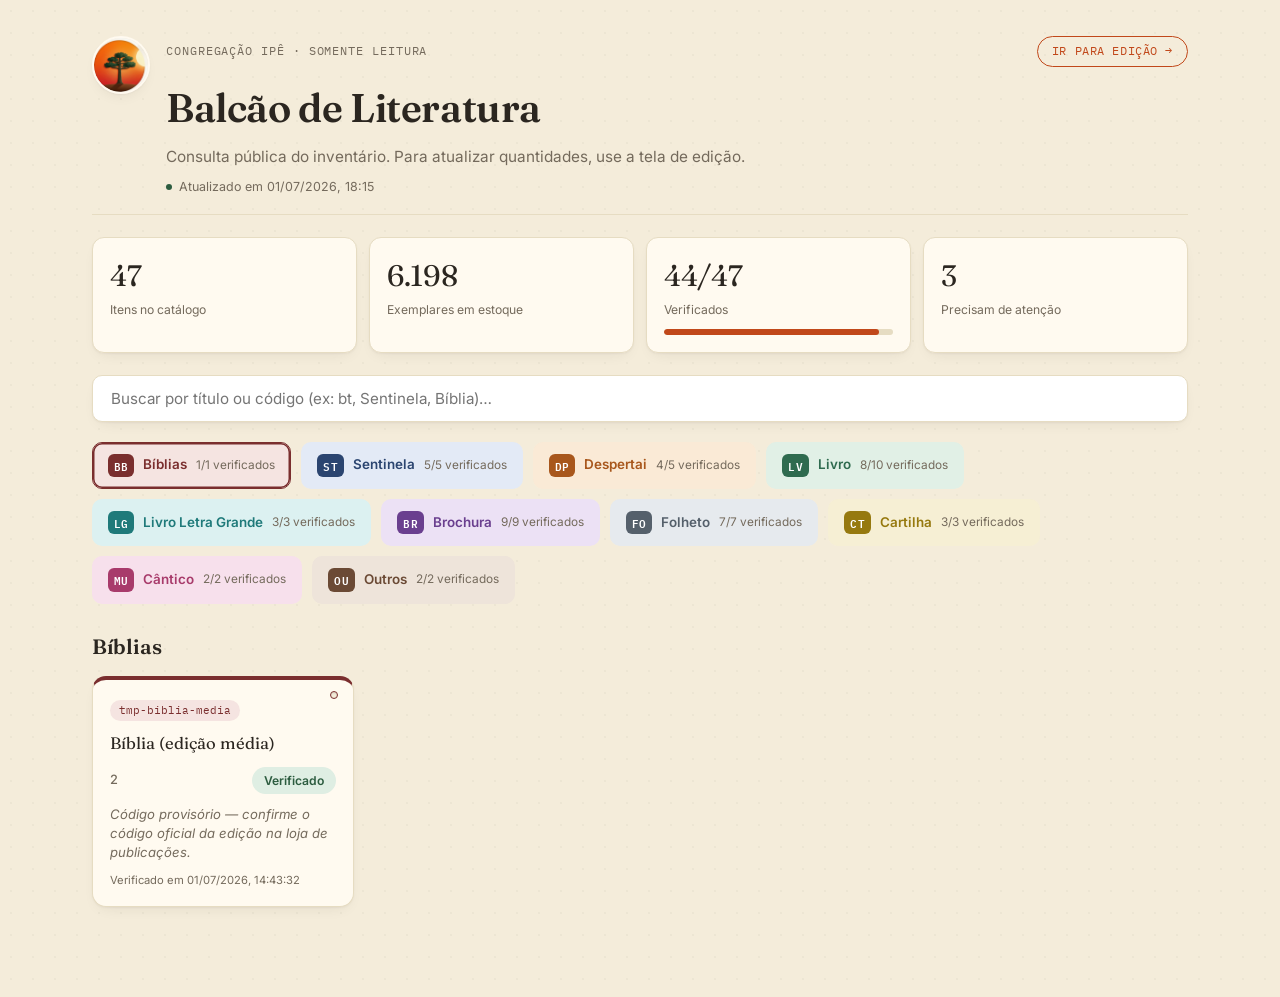
==== index.html @ 2416d597 "Torna a nota "Atualizado em" discreta na tela publica Ela tinha a mesma caixa arredondada da busca, " ====
<!DOCTYPE html>
<html lang="pt-BR">
<head>
<meta charset="UTF-8">
<title>Balcão de Literatura — Congregação Ipê</title>
<link rel="icon" type="image/png" href="logo.png">
<link rel="preconnect" href="https://fonts.googleapis.com">
<link href="https://fonts.googleapis.com/css2?family=Fraunces:opsz,wght@9..144,400;9..144,500;9..144,600&family=Inter:wght@400;500;600&family=IBM+Plex+Mono:wght@500&display=swap" rel="stylesheet">
<link rel="stylesheet" href="style.css">
</head>
<body>
<div class="wrap">

  <div class="masthead">
    <div class="brandrow">
      <img src="logo.png" alt="Símbolo da Congregação Ipê" class="brandmark">
      <div class="brandtext">
        <p class="eyebrow"><span>Congregação Ipê · Somente leitura</span><a class="badge-link" href="editor.html">Ir para edição →</a></p>
        <h1>Balcão de Literatura</h1>
        <p class="sub">Consulta pública do inventário. Para atualizar quantidades, use a tela de edição.</p>
        <p class="updated-note" id="statusbar">Carregando...</p>
      </div>
    </div>
  </div>

  <div class="dash" id="dash"></div>

  <div class="searchrow">
    <input type="text" id="search" placeholder="Buscar por título ou código (ex: bt, Sentinela, Bíblia)…">
  </div>

  <div class="drawers" id="drawers"></div>

  <div class="bulkrow">
    <h2 id="sectionTitle">Todos os itens</h2>
  </div>

  <div class="grid" id="grid"></div>

</div>

<script src="shared.js"></script>
<script>
let items = [];
let activeCategory = CATEGORIES[0];
let searchTerm = "";
let statFilter = null; // null = navega por categoria; 'all' | 'verified' | 'attention'

const drawersEl = document.getElementById('drawers');
const gridEl = document.getElementById('grid');
const dashEl = document.getElementById('dash');
const sectionTitleEl = document.getElementById('sectionTitle');
const statusbarEl = document.getElementById('statusbar');

async function loadData(){
  try{
    const res = await fetch('./data.json?t=' + Date.now());
    if(!res.ok) throw new Error('HTTP ' + res.status);
    const payload = await res.json();
    items = payload.items || [];
    statusbarEl.textContent = payload.updatedAt ? ('Atualizado em ' + formatDateTime(payload.updatedAt)) : 'Dados carregados';
    statusbarEl.classList.remove('error');
    render();
  }catch(e){
    statusbarEl.textContent = 'Não foi possível carregar data.json — verifique se o arquivo existe no repositório e se o GitHub Pages já publicou.';
    statusbarEl.classList.add('error');
  }
}

function renderDash(){
  const countable = items.filter(it => it.quantity !== null);
  const total = countable.length;
  const verified = items.filter(it => it.status === 'Verificado').length;
  const totalQty = countable.reduce((s,it) => s + (Number(it.quantity)||0), 0);
  const pct = total ? Math.round((verified/total)*100) : 0;
  const attention = items.filter(it=>it.status==='Repor'||it.status==='Baixo Estoque').length;
  const isActive = (f) => statFilter === f ? 'active' : '';
  dashEl.innerHTML = `
    <div class="stat ${isActive('all')}" data-filter="all"><div class="n">${items.length}</div><div class="l">Itens no catálogo</div></div>
    <div class="stat ${isActive('all')}" data-filter="all"><div class="n">${totalQty.toLocaleString('pt-BR')}</div><div class="l">Exemplares em estoque</div></div>
    <div class="stat ${isActive('verified')}" data-filter="verified"><div class="n">${verified}/${total}</div><div class="l">Verificados</div>
      <div class="progress-outer"><div class="progress-inner" style="width:${pct}%"></div></div>
    </div>
    <div class="stat ${isActive('attention')}" data-filter="attention"><div class="n">${attention}</div><div class="l">Precisam de atenção</div></div>
  `;
  dashEl.querySelectorAll('.stat[data-filter]').forEach(el => {
    el.addEventListener('click', () => {
      statFilter = el.dataset.filter;
      searchTerm = '';
      document.getElementById('search').value = '';
      renderDrawers();
      renderGrid();
    });
  });
}

function renderDrawers(){
  drawersEl.innerHTML = CATEGORIES.map(cat => {
    const key = CAT_KEY[cat];
    const catItems = items.filter(it => it.cat === cat);
    const verified = catItems.filter(it => it.status === 'Verificado').length;
    const active = (!searchTerm && !statFilter && cat === activeCategory) ? 'active' : '';
    return `<div class="drawer ${active}" data-cat="${cat}" style="--cat-color:var(--${key});--cat-bg:var(--${key}-bg);">
      <span class="icon">${ICONS[cat]}</span>
      <span class="name">${cat}</span>
      <span class="count">${verified}/${catItems.length} verificados</span>
    </div>`;
  }).join('');
  drawersEl.querySelectorAll('.drawer').forEach(el => {
    el.addEventListener('click', () => {
      activeCategory = el.dataset.cat;
      statFilter = null;
      searchTerm = '';
      document.getElementById('search').value = '';
      renderDrawers();
      renderGrid();
    });
  });
}

function visibleItems(){
  if(searchTerm){
    const t = searchTerm.toLowerCase();
    return items.filter(it => it.title.toLowerCase().includes(t) || it.code.toLowerCase().includes(t));
  }
  if(statFilter === 'all') return items;
  if(statFilter === 'verified') return items.filter(it => it.status === 'Verificado');
  if(statFilter === 'attention') return items.filter(it => it.status === 'Repor' || it.status === 'Baixo Estoque');
  return items.filter(it => it.cat === activeCategory);
}

function renderGrid(){
  const list = visibleItems();
  const filterLabels = { all: 'Todos os itens', verified: 'Itens verificados', attention: 'Itens que precisam de atenção' };
  sectionTitleEl.textContent = searchTerm ? `Resultados para "${searchTerm}"` : (filterLabels[statFilter] || activeCategory);
  if(!list.length){
    gridEl.innerHTML = '<div class="empty">Nenhum item encontrado.</div>';
    return;
  }
  gridEl.innerHTML = list.map((it) => {
    const key = CAT_KEY[it.cat];
    const tok = STATUS_TOKEN[it.status] || 'pendente';
    const quantidadeHTML = it.quantity === null
      ? `<span class="continuo">Controle contínuo</span>`
      : `<span class="qty-static">${it.quantity}</span>`;
    const thumbHTML = it.image ? `<img class="thumb" src="${it.image}" alt="${it.title}" loading="lazy" onerror="this.remove()">` : '';
    return `<div class="card" style="--cat-color:var(--${key});--cat-bg:var(--${key}-bg);">
      <span class="hole"></span>
      ${thumbHTML}
      <span class="code">${it.code}</span>
      <p class="title">${it.title}</p>
      <div class="row">
        ${quantidadeHTML}
        <span class="status-pill" style="background:var(--${tok}-bg);color:var(--${tok});">${it.status}</span>
      </div>
      ${it.note ? `<div class="note-static">${it.note}</div>` : ''}
      ${it.lastChecked ? `<div class="lastcheck">Verificado em ${it.lastChecked}</div>` : ''}
    </div>`;
  }).join('');
}

function render(){
  renderDash();
  renderDrawers();
  renderGrid();
}

document.getElementById('search').addEventListener('input', (e) => {
  searchTerm = e.target.value.trim();
  renderDrawers();
  renderGrid();
});

loadData();
setInterval(loadData, 30000);
</script>
</body>
</html>
---- style.css ----
:root{
  --bg:#f4ecda;
  --paper:#fffaf0;
  --ink:#2b2620;
  --ink-soft:#746a5c;
  --line:#e6dcc2;
  --accent:#c1481a;
  --shadow: 0 1px 2px rgba(43,38,32,.04), 0 6px 16px -8px rgba(43,38,32,.12);
  --shadow-hover: 0 2px 4px rgba(43,38,32,.06), 0 14px 28px -12px rgba(43,38,32,.18);

  --biblias:#7a2e2e;      --biblias-bg:#f5e4e1;
  --sentinela:#2b4570;    --sentinela-bg:#e3eaf6;
  --despertai:#a8571c;    --despertai-bg:#faead6;
  --livro:#2f6b4f;        --livro-bg:#e1f0e6;
  --livrolg:#1f7a7a;      --livrolg-bg:#dcf1f1;
  --brochura:#6a3f8f;     --brochura-bg:#ece1f5;
  --folheto:#55606b;      --folheto-bg:#e6eaee;
  --cartilha:#96790f;     --cartilha-bg:#f6efd4;
  --cantico:#a83b6b;      --cantico-bg:#f7e0ec;
  --outros:#6b4a35;       --outros-bg:#eee4da;

  --pendente:#8a8378;      --pendente-bg:#ecece6;
  --verificado:#2c5c3f;    --verificado-bg:#dfeee3;
  --baixo:#b5761a;         --baixo-bg:#faedd6;
  --repor:#a83a3a;         --repor-bg:#f7e0e0;
}

*{box-sizing:border-box;}
html,body{margin:0;}
body{
  background-color:var(--bg);
  background-image:
    radial-gradient(rgba(43,38,32,.035) 1px, transparent 1px);
  background-size:22px 22px;
  color:var(--ink);
  font-family:'Inter',system-ui,sans-serif;
  line-height:1.45;
}
h1,h2,h3{
  font-family:'Fraunces',serif;
  font-weight:600;
  margin:0;
}
.wrap{max-width:1140px;margin:0 auto;padding:36px 22px 90px;}

/* Masthead */
.masthead{margin-bottom:22px;padding-bottom:18px;border-bottom:1px solid var(--line);}
.brandrow{display:flex;gap:16px;align-items:flex-start;}
.brandmark{
  width:58px;height:58px;border-radius:50%;object-fit:cover;flex-shrink:0;
  box-shadow:var(--shadow);border:2px solid var(--paper);
}
.brandtext{flex:1;min-width:0;}
.eyebrow{
  display:flex;justify-content:space-between;align-items:center;flex-wrap:wrap;gap:8px;
  font-family:'IBM Plex Mono',monospace;
  font-size:.72rem;letter-spacing:.08em;text-transform:uppercase;
  color:var(--ink-soft);margin:0 0 12px;
}
.badge-link{
  color:var(--accent);text-decoration:none;border:1px solid var(--accent);
  border-radius:20px;padding:6px 14px;font-size:.72rem;letter-spacing:.05em;
  transition:.15s;
}
.badge-link:hover{background:var(--accent);color:#fff;box-shadow:var(--shadow);}
.masthead h1{font-size:2.5rem;margin-bottom:9px;letter-spacing:-.01em;}
.sub{color:var(--ink-soft);max-width:640px;margin:0;font-size:.96rem;}

/* Nota discreta de "atualizado em" na tela publica - nao deve parecer um campo clicavel */
.updated-note{
  display:flex;align-items:center;gap:7px;color:var(--ink-soft);
  font-size:.78rem;margin:10px 0 0;
}
.updated-note::before{content:'';width:6px;height:6px;border-radius:50%;background:var(--verificado);flex-shrink:0;}
.updated-note.error{color:#a83a3a;}
.updated-note.error::before{background:#a83a3a;}

/* Status bar */
.statusbar{
  background:var(--paper);border:1px solid var(--line);border-radius:10px;
  padding:11px 16px;font-size:.85rem;margin:16px 0;color:var(--ink-soft);
  box-shadow:var(--shadow);
}
.statusbar.error{border-color:#c96b6b;color:#a33;background:#fbeaea;}

/* Login gate (editor.html) */
.login-gate{
  background:var(--paper);border:1px solid var(--line);border-radius:14px;
  padding:28px 26px;margin:20px 0 40px;box-shadow:var(--shadow);max-width:520px;
}
.login-gate h2{font-size:1.3rem;margin-bottom:6px;}
.newitem-error.error{color:#a83a3a;}

/* Settings */
.settings{
  background:var(--paper);border:1px solid var(--line);border-radius:12px;
  padding:16px 20px;margin-bottom:16px;box-shadow:var(--shadow);
}
.settings summary{cursor:pointer;font-weight:600;font-size:.94rem;list-style:none;}
.settings summary::-webkit-details-marker{display:none;}
.settings summary::before{content:'▸ ';color:var(--accent);}
.settings[open] summary::before{content:'▾ ';}
.settings-grid{display:grid;grid-template-columns:repeat(2,1fr);gap:14px;margin-top:16px;}
.settings-full{grid-column:1/-1;}
.settings-note{font-size:.78rem;color:var(--ink-soft);margin-top:12px;line-height:1.6;}
.login-fields{display:grid;grid-template-columns:1fr 1.4fr;gap:14px;margin-top:6px;}
.advanced{margin-top:16px;border-top:1px dashed var(--line);padding-top:14px;}
.advanced summary{font-size:.8rem;color:var(--ink-soft);font-weight:500;}
.advanced summary::before{color:var(--ink-soft);}

label{display:block;font-size:.76rem;color:var(--ink-soft);margin-bottom:5px;font-weight:500;}
input[type=text],input[type=password],input[type=number],select,textarea{
  width:100%;border:1px solid var(--line);border-radius:8px;padding:9px 11px;
  font-family:inherit;font-size:.9rem;background:#fff;color:var(--ink);
  transition:border-color .15s, box-shadow .15s;
}
input:focus,select:focus,textarea:focus{
  outline:none;border-color:var(--accent);box-shadow:0 0 0 3px rgba(168,87,28,.14);
}

.row{display:flex;gap:8px;flex-wrap:wrap;}

.btnline{
  border:1px solid var(--line);background:var(--paper);color:var(--ink);
  padding:9px 16px;border-radius:8px;cursor:pointer;font-size:.85rem;font-weight:500;
  transition:.15s;font-family:inherit;box-shadow:var(--shadow);
}
.btnline:hover:not(:disabled){border-color:var(--accent);color:var(--accent);box-shadow:var(--shadow-hover);transform:translateY(-1px);}
.btnline.primary{background:var(--ink);color:#fff;border-color:var(--ink);}
.btnline.primary:hover:not(:disabled){background:var(--accent);border-color:var(--accent);color:#fff;}
.btnline.danger{color:#a83a3a;border-color:#e2c6c6;}
.btnline.danger:hover:not(:disabled){background:#a83a3a;border-color:#a83a3a;color:#fff;}
.btnline:disabled{opacity:.4;cursor:not-allowed;transform:none;}
.btnline.small{padding:5px 11px;font-size:.74rem;box-shadow:none;}

/* Dashboard */
.dash{display:grid;grid-template-columns:repeat(4,1fr);gap:12px;margin:22px 0;}
.stat{
  background:var(--paper);border:1px solid var(--line);border-radius:12px;padding:17px;
  box-shadow:var(--shadow);transition:box-shadow .15s, transform .15s, border-color .15s;
  cursor:pointer;border:1px solid var(--line);
}
.stat:hover{box-shadow:var(--shadow-hover);transform:translateY(-1px);}
.stat.active{border-color:var(--accent);box-shadow:inset 0 0 0 1.5px var(--accent);}
.stat .n{font-family:'Fraunces',serif;font-size:1.85rem;letter-spacing:-.01em;}
.stat .l{font-size:.76rem;color:var(--ink-soft);margin-top:3px;}
.progress-outer{height:6px;background:var(--line);border-radius:4px;margin-top:10px;overflow:hidden;}
.progress-inner{height:100%;background:var(--accent);border-radius:4px;transition:width .3s;}

/* Search */
.searchrow{margin:20px 0;}
.searchrow input{padding:13px 18px;border-radius:10px;font-size:.95rem;box-shadow:var(--shadow);}

/* Category drawers */
.drawers{display:flex;flex-wrap:wrap;gap:10px;margin:20px 0;}
.drawer{
  display:flex;align-items:center;gap:9px;padding:11px 15px;border-radius:10px;
  background:var(--cat-bg);border:1px solid transparent;cursor:pointer;font-size:.84rem;
  transition:transform .15s, box-shadow .15s;
}
.drawer:hover{transform:translateY(-1px);box-shadow:var(--shadow);}
.drawer.active{border-color:var(--cat-color);box-shadow:inset 0 0 0 1.5px var(--cat-color);}
.drawer .icon{
  font-family:'IBM Plex Mono',monospace;font-size:.66rem;font-weight:600;
  color:#fff;background:var(--cat-color);border-radius:6px;padding:4px 6px;letter-spacing:.02em;
}
.drawer .name{font-weight:600;color:var(--cat-color);}
.drawer .count{color:var(--ink-soft);font-size:.74rem;}
.drawer .pin{display:none;}

/* Bulk row / actions */
.bulkrow{display:flex;justify-content:space-between;align-items:center;margin:28px 0 14px;flex-wrap:wrap;gap:10px;}
.bulkrow h2{font-size:1.3rem;}
.bulkrow-actions{display:flex;gap:8px;flex-wrap:wrap;}

/* Item panel (novo / editar) */
.newitem-panel{
  background:var(--paper);border:1.5px dashed var(--accent);border-radius:12px;
  padding:20px;margin-bottom:20px;box-shadow:var(--shadow);
}
.newitem-panel h3{font-size:1.08rem;margin-bottom:14px;}
.newitem-grid{display:grid;grid-template-columns:repeat(4,1fr);gap:12px;}
.req{color:#a83a3a;font-size:.68rem;font-weight:700;margin-left:4px;}
.newitem-error{color:#a83a3a;font-size:.82rem;margin-top:10px;min-height:1.1em;}

/* Grid of cards */
.grid{display:grid;grid-template-columns:repeat(auto-fill,minmax(235px,1fr));gap:16px;}
.card{
  position:relative;background:var(--paper);border:1px solid var(--line);
  border-radius:14px;padding:17px;border-top:4px solid var(--cat-color);
  box-shadow:var(--shadow);transition:box-shadow .15s, transform .15s;
}
.card:hover{box-shadow:var(--shadow-hover);transform:translateY(-2px);}
.card .hole{
  position:absolute;top:11px;right:15px;width:8px;height:8px;border-radius:50%;
  background:var(--bg);border:1px solid var(--cat-color);
  box-shadow:inset 0 1px 2px rgba(0,0,0,.12);
}
.card .editbtn{
  position:absolute;top:9px;right:28px;border:none;background:none;color:var(--ink-soft);
  font-size:.68rem;cursor:pointer;padding:3px 6px;border-radius:5px;font-family:inherit;
  opacity:0;transition:opacity .15s, color .15s, background .15s;
}
.card:hover .editbtn{opacity:1;}
.card .editbtn:hover{color:var(--accent);background:var(--cat-bg);}
.thumb{
  width:100%;height:130px;object-fit:contain;border-radius:9px;
  margin-bottom:11px;background:var(--cat-bg);display:block;padding:6px;
}
.card .code{
  font-family:'IBM Plex Mono',monospace;font-size:.68rem;color:var(--cat-color);
  background:var(--cat-bg);padding:3px 9px;border-radius:20px;display:inline-block;
}
.card .title{font-family:'Fraunces',serif;font-size:1.04rem;margin:11px 0 12px;line-height:1.34;}
.card .row{align-items:center;justify-content:space-between;flex-wrap:nowrap;}

.stepper{display:flex;align-items:center;border:1px solid var(--line);border-radius:8px;overflow:hidden;}
.stepper button{
  width:28px;height:30px;border:none;background:#f2ecdd;cursor:pointer;font-size:1rem;color:var(--ink);
  transition:.15s;
}
.stepper button:hover{background:var(--accent);color:#fff;}
.stepper input{
  width:48px;text-align:center;border:none;border-left:1px solid var(--line);
  border-right:1px solid var(--line);border-radius:0;padding:6px 2px;
}
.continuo,.qty-static{font-size:.8rem;color:var(--ink-soft);font-weight:500;}

select.status{
  border:none;border-radius:20px;padding:7px 12px;font-size:.76rem;font-weight:600;
  cursor:pointer;
}
.status-pill{
  font-size:.76rem;font-weight:600;padding:5px 12px;border-radius:20px;
}

.note{width:100%;margin-top:11px;border:1px solid var(--line);border-radius:8px;padding:7px 9px;font-size:.82rem;resize:vertical;min-height:36px;}
.note-static{font-size:.82rem;color:var(--ink-soft);margin-top:11px;font-style:italic;}
.lastcheck{font-size:.7rem;color:var(--ink-soft);margin-top:10px;}

.empty{text-align:center;padding:46px 20px;color:var(--ink-soft);grid-column:1/-1;background:var(--paper);border:1px dashed var(--line);border-radius:12px;}

footer{text-align:center;color:var(--ink-soft);font-size:.76rem;margin-top:56px;}

/* Toast de confirmacao */
.toast{
  position:fixed;bottom:24px;right:24px;max-width:340px;z-index:1000;
  background:var(--ink);color:#fff;padding:14px 18px;border-radius:10px;
  box-shadow:var(--shadow-hover);font-size:.88rem;font-weight:500;
  opacity:0;transform:translateY(10px);transition:opacity .2s,transform .2s;
  pointer-events:none;
}
.toast.show{opacity:1;transform:translateY(0);}
.toast.error{background:#a83a3a;}

/* Modo de levantamento */
.count-progress{margin:6px 0 18px;}
.count-progress p{font-size:.82rem;color:var(--ink-soft);margin:0 0 6px;font-weight:500;}
.count-card{border-top-width:5px;}

/* Modal de confirmacao */
.modal-overlay{
  position:fixed;inset:0;background:rgba(43,38,32,.45);z-index:1100;
  align-items:center;justify-content:center;padding:20px;
  opacity:0;transition:opacity .15s;
}
.modal-overlay[hidden]{display:none;}
.modal-overlay:not([hidden]){display:flex;}
.modal-overlay.show{opacity:1;}
.modal-card{
  background:var(--paper);border-radius:14px;padding:26px 28px;max-width:420px;width:100%;
  box-shadow:var(--shadow-hover);transform:translateY(8px) scale(.98);transition:transform .15s;
}
.modal-overlay.show .modal-card{transform:translateY(0) scale(1);}
.modal-card h3{font-size:1.15rem;margin-bottom:10px;}
.modal-card p{margin:0;color:var(--ink-soft);font-size:.92rem;line-height:1.5;}

@media (max-width:820px){
  .dash{grid-template-columns:repeat(2,1fr);}
  .settings-grid,.login-fields{grid-template-columns:1fr;}
  .newitem-grid{grid-template-columns:repeat(2,1fr);}
}
@media (max-width:520px){
  .newitem-grid{grid-template-columns:1fr;}
  .masthead h1{font-size:1.9rem;}
  .brandmark{width:44px;height:44px;}
  .bulkrow{flex-direction:column;align-items:stretch;}
  .bulkrow-actions{flex-direction:column;}
  .bulkrow .btnline{width:100%;}
  .toast{left:16px;right:16px;bottom:16px;max-width:none;}
  .stat{padding:14px;}
  .stat .n{font-size:1.5rem;}
}
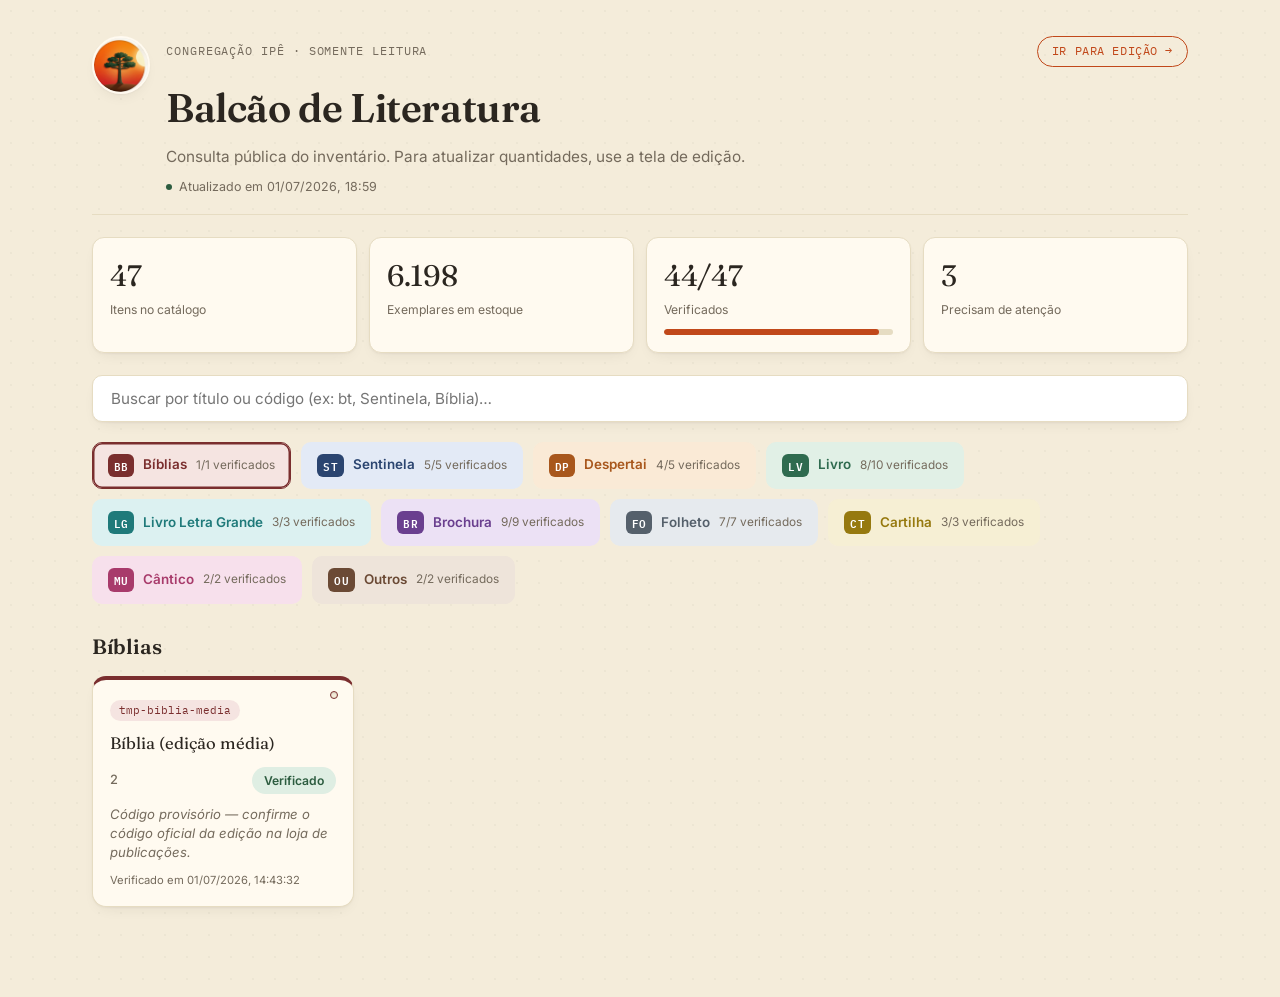
==== commit cd3de46b: "Adiciona zoom na imagem da publicacao ao clicar (lightbox) Clicar na capa abre ela em tamanho grande" ====
--- a/index.html
+++ b/index.html
@@ -37,6 +37,11 @@
 
   <div class="grid" id="grid"></div>
 
+</div>
+
+<div class="lightbox" id="lightbox" hidden>
+  <button class="lightbox-close" id="lightboxClose" aria-label="Fechar">×</button>
+  <img id="lightboxImg" src="" alt="">
 </div>
 
 <script src="shared.js"></script>
@@ -143,7 +148,7 @@
     const quantidadeHTML = it.quantity === null
       ? `<span class="continuo">Controle contínuo</span>`
       : `<span class="qty-static">${it.quantity}</span>`;
-    const thumbHTML = it.image ? `<img class="thumb" src="${it.image}" alt="${it.title}" loading="lazy" onerror="this.remove()">` : '';
+    const thumbHTML = it.image ? `<img class="thumb thumb-zoomable" src="${it.image}" alt="${it.title}" loading="lazy" onerror="this.remove()">` : '';
     return `<div class="card" style="--cat-color:var(--${key});--cat-bg:var(--${key}-bg);">
       <span class="hole"></span>
       ${thumbHTML}
@@ -157,7 +162,26 @@
       ${it.lastChecked ? `<div class="lastcheck">Verificado em ${it.lastChecked}</div>` : ''}
     </div>`;
   }).join('');
-}
+  gridEl.querySelectorAll('.thumb-zoomable').forEach(img => {
+    img.addEventListener('click', () => openLightbox(img.src, img.alt));
+  });
+}
+
+const lightboxEl = document.getElementById('lightbox');
+const lightboxImgEl = document.getElementById('lightboxImg');
+function openLightbox(src, alt){
+  lightboxImgEl.src = src;
+  lightboxImgEl.alt = alt || '';
+  lightboxEl.hidden = false;
+  requestAnimationFrame(() => lightboxEl.classList.add('show'));
+}
+function closeLightbox(){
+  lightboxEl.classList.remove('show');
+  setTimeout(() => { lightboxEl.hidden = true; lightboxImgEl.src = ''; }, 200);
+}
+lightboxEl.addEventListener('click', closeLightbox);
+document.getElementById('lightboxClose').addEventListener('click', closeLightbox);
+window.addEventListener('keydown', (e) => { if(e.key === 'Escape' && !lightboxEl.hidden) closeLightbox(); });
 
 function render(){
   renderDash();
--- a/style.css
+++ b/style.css
@@ -207,6 +207,27 @@
   width:100%;height:130px;object-fit:contain;border-radius:9px;
   margin-bottom:11px;background:var(--cat-bg);display:block;padding:6px;
 }
+.thumb-zoomable{cursor:zoom-in;}
+
+/* Lightbox de imagem (zoom ao clicar na capa) */
+.lightbox{
+  position:fixed;inset:0;background:rgba(20,17,13,.88);z-index:1200;
+  align-items:center;justify-content:center;padding:32px;
+  opacity:0;transition:opacity .18s;cursor:zoom-out;
+}
+.lightbox[hidden]{display:none;}
+.lightbox:not([hidden]){display:flex;}
+.lightbox.show{opacity:1;}
+.lightbox img{
+  max-width:100%;max-height:100%;object-fit:contain;border-radius:10px;
+  box-shadow:0 20px 60px rgba(0,0,0,.5);cursor:default;
+}
+.lightbox-close{
+  position:absolute;top:16px;right:20px;background:rgba(255,255,255,.12);color:#fff;
+  border:none;border-radius:50%;width:44px;height:44px;font-size:1.6rem;line-height:1;
+  cursor:pointer;display:flex;align-items:center;justify-content:center;
+}
+.lightbox-close:hover{background:rgba(255,255,255,.24);}
 .card .code{
   font-family:'IBM Plex Mono',monospace;font-size:.68rem;color:var(--cat-color);
   background:var(--cat-bg);padding:3px 9px;border-radius:20px;display:inline-block;
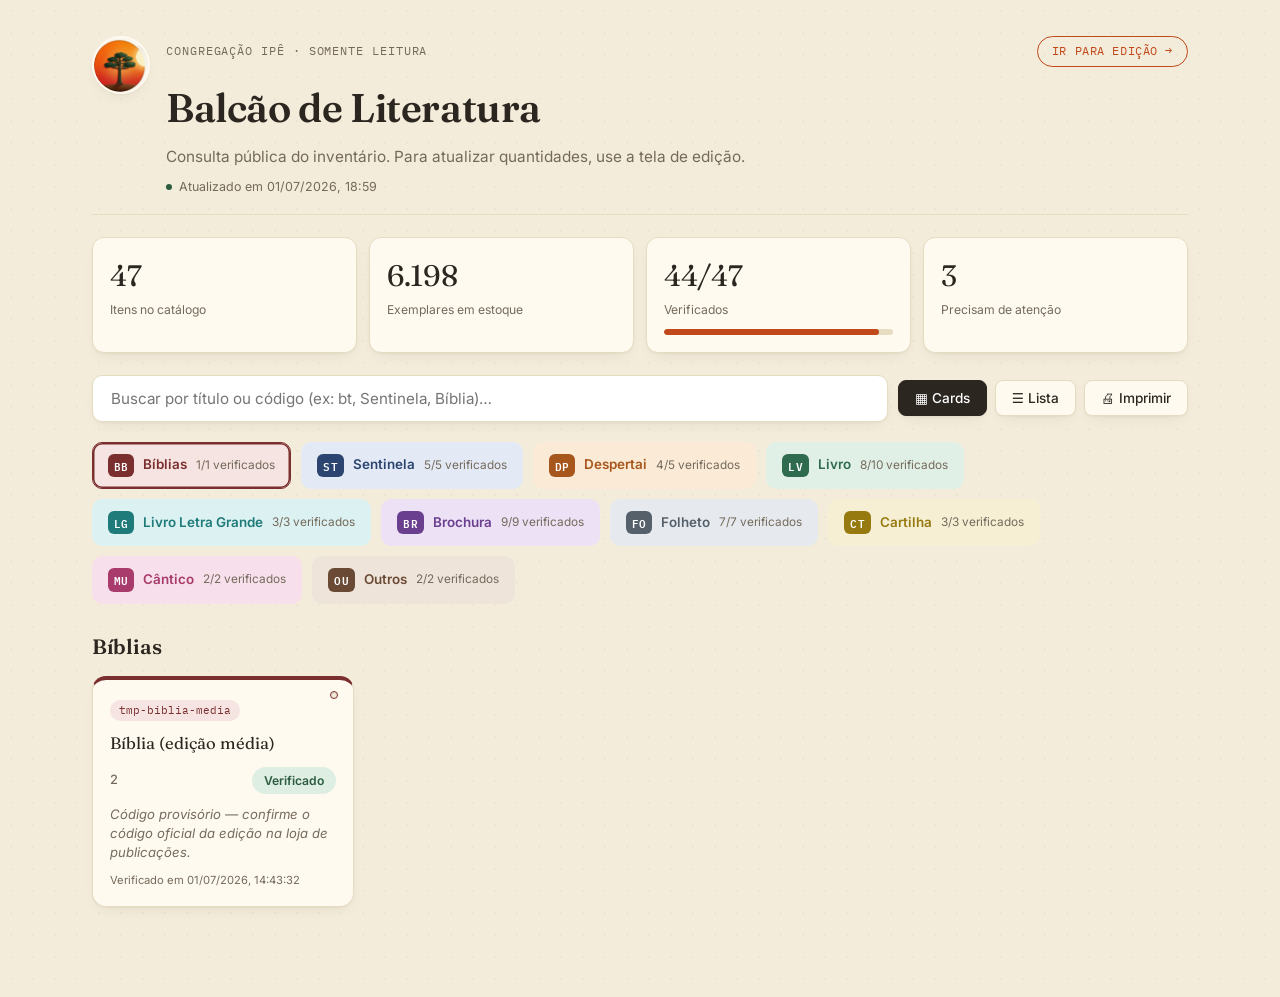
==== commit 6be9919a: "Adiciona visao em lista/tabela na tela publica, pronta pra imprimir Botao "Lista" troca os cards por" ====
--- a/index.html
+++ b/index.html
@@ -27,6 +27,11 @@
 
   <div class="searchrow">
     <input type="text" id="search" placeholder="Buscar por título ou código (ex: bt, Sentinela, Bíblia)…">
+    <div class="view-toggle">
+      <button class="btnline active-view" id="btnViewCards">▦ Cards</button>
+      <button class="btnline" id="btnViewList">☰ Lista</button>
+      <button class="btnline print-only-btn" id="btnPrint" hidden>🖨 Imprimir</button>
+    </div>
   </div>
 
   <div class="drawers" id="drawers"></div>
@@ -36,6 +41,7 @@
   </div>
 
   <div class="grid" id="grid"></div>
+  <div class="list-wrap" id="listWrap" hidden></div>
 
 </div>
 
@@ -50,12 +56,17 @@
 let activeCategory = CATEGORIES[0];
 let searchTerm = "";
 let statFilter = null; // null = navega por categoria; 'all' | 'verified' | 'attention'
+let viewMode = 'cards'; // 'cards' | 'list'
 
 const drawersEl = document.getElementById('drawers');
 const gridEl = document.getElementById('grid');
+const listWrapEl = document.getElementById('listWrap');
 const dashEl = document.getElementById('dash');
 const sectionTitleEl = document.getElementById('sectionTitle');
 const statusbarEl = document.getElementById('statusbar');
+const btnViewCards = document.getElementById('btnViewCards');
+const btnViewList = document.getElementById('btnViewList');
+const btnPrint = document.getElementById('btnPrint');
 
 async function loadData(){
   try{
@@ -138,6 +149,16 @@
   const list = visibleItems();
   const filterLabels = { all: 'Todos os itens', verified: 'Itens verificados', attention: 'Itens que precisam de atenção' };
   sectionTitleEl.textContent = searchTerm ? `Resultados para "${searchTerm}"` : (filterLabels[statFilter] || activeCategory);
+
+  if(viewMode === 'list'){
+    gridEl.hidden = true;
+    listWrapEl.hidden = false;
+    renderListTable(list);
+    return;
+  }
+  gridEl.hidden = false;
+  listWrapEl.hidden = true;
+
   if(!list.length){
     gridEl.innerHTML = '<div class="empty">Nenhum item encontrado.</div>';
     return;
@@ -167,6 +188,38 @@
   });
 }
 
+function renderListTable(list){
+  if(!list.length){
+    listWrapEl.innerHTML = '<div class="empty">Nenhum item encontrado.</div>';
+    return;
+  }
+  const rows = list.map(it => `
+    <tr>
+      <td class="mono">${it.code}</td>
+      <td>${it.title}</td>
+      <td>${it.cat}</td>
+      <td class="num">${it.quantity === null ? 'Contínuo' : it.quantity}</td>
+      <td>${it.status}</td>
+      <td>${it.lastChecked || '—'}</td>
+    </tr>`).join('');
+  listWrapEl.innerHTML = `
+    <table class="inv-table">
+      <thead><tr><th>Código</th><th>Título</th><th>Categoria</th><th>Qtd.</th><th>Status</th><th>Verificado em</th></tr></thead>
+      <tbody>${rows}</tbody>
+    </table>`;
+}
+
+function setViewMode(mode){
+  viewMode = mode;
+  btnViewCards.classList.toggle('active-view', mode === 'cards');
+  btnViewList.classList.toggle('active-view', mode === 'list');
+  btnPrint.hidden = mode !== 'list';
+  renderGrid();
+}
+btnViewCards.addEventListener('click', () => setViewMode('cards'));
+btnViewList.addEventListener('click', () => setViewMode('list'));
+btnPrint.addEventListener('click', () => window.print());
+
 const lightboxEl = document.getElementById('lightbox');
 const lightboxImgEl = document.getElementById('lightboxImg');
 function openLightbox(src, alt){
--- a/style.css
+++ b/style.css
@@ -148,8 +148,30 @@
 .progress-inner{height:100%;background:var(--accent);border-radius:4px;transition:width .3s;}
 
 /* Search */
-.searchrow{margin:20px 0;}
-.searchrow input{padding:13px 18px;border-radius:10px;font-size:.95rem;box-shadow:var(--shadow);}
+.searchrow{margin:20px 0;display:flex;gap:10px;align-items:center;flex-wrap:wrap;}
+.searchrow input{flex:1;min-width:180px;padding:13px 18px;border-radius:10px;font-size:.95rem;box-shadow:var(--shadow);}
+.view-toggle{display:flex;gap:8px;flex-wrap:wrap;}
+.view-toggle .btnline.active-view{background:var(--ink);color:#fff;border-color:var(--ink);}
+
+/* Visao em lista/tabela, pensada pra imprimir */
+.list-wrap{overflow-x:auto;background:var(--paper);border:1px solid var(--line);border-radius:12px;box-shadow:var(--shadow);}
+.inv-table{width:100%;border-collapse:collapse;font-size:.88rem;}
+.inv-table th,.inv-table td{padding:10px 14px;text-align:left;border-bottom:1px solid var(--line);}
+.inv-table th{font-family:'Fraunces',serif;font-weight:600;background:var(--bg);white-space:nowrap;}
+.inv-table td.mono{font-family:'IBM Plex Mono',monospace;font-size:.8rem;}
+.inv-table td.num{text-align:right;font-weight:600;}
+.inv-table tbody tr:hover{background:var(--bg);}
+.print-only-btn{display:inline-flex;}
+
+@media print{
+  body{background:#fff;}
+  .badge-link,.updated-note,.dash,.searchrow,.drawers,footer,.lightbox{display:none !important;}
+  .masthead{border-bottom:2px solid #000;margin-bottom:14px;}
+  .brandmark{display:none;}
+  .list-wrap{border:none;box-shadow:none;}
+  .inv-table th{background:#eee;}
+  .inv-table tr{page-break-inside:avoid;}
+}
 
 /* Category drawers */
 .drawers{display:flex;flex-wrap:wrap;gap:10px;margin:20px 0;}
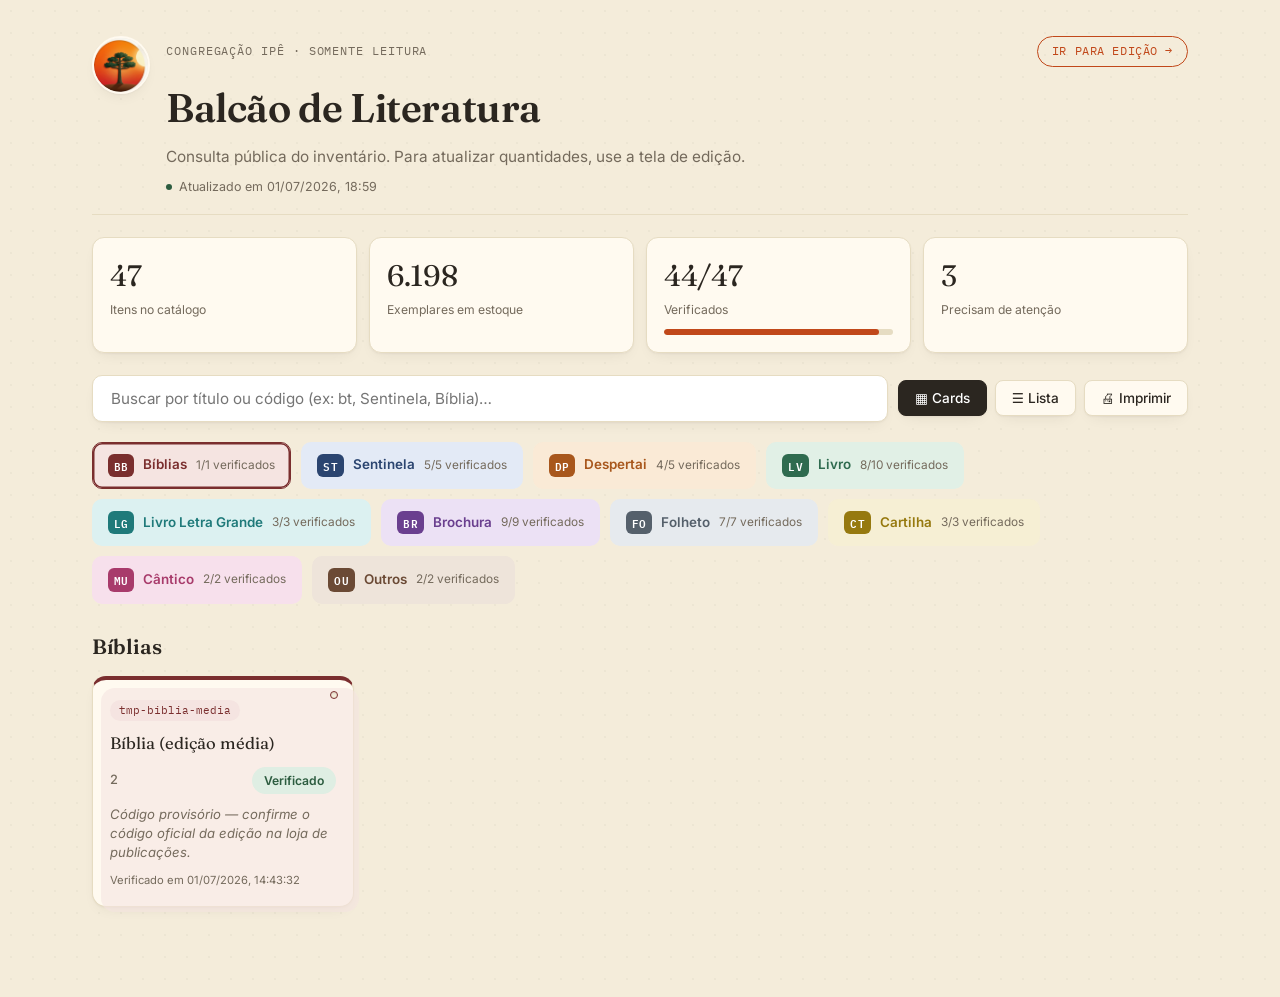
==== commit c4727e0c: "Corrige causa raiz do mobile: faltava meta viewport Sem <meta name="viewport">, o celular renderizav" ====
--- a/index.html
+++ b/index.html
@@ -2,6 +2,7 @@
 <html lang="pt-BR">
 <head>
 <meta charset="UTF-8">
+<meta name="viewport" content="width=device-width, initial-scale=1">
 <title>Balcão de Literatura — Congregação Ipê</title>
 <link rel="icon" type="image/png" href="logo.png">
 <link rel="preconnect" href="https://fonts.googleapis.com">
--- a/style.css
+++ b/style.css
@@ -211,8 +211,14 @@
   position:relative;background:var(--paper);border:1px solid var(--line);
   border-radius:14px;padding:17px;border-top:4px solid var(--cat-color);
   box-shadow:var(--shadow);transition:box-shadow .15s, transform .15s;
+  z-index:1;
+}
+.card::before{
+  content:'';position:absolute;inset:8px -6px -6px 8px;
+  background:var(--cat-bg);border-radius:14px;z-index:-1;opacity:.6;
 }
 .card:hover{box-shadow:var(--shadow-hover);transform:translateY(-2px);}
+.card:active{transform:translateY(0) scale(.99);}
 .card .hole{
   position:absolute;top:11px;right:15px;width:8px;height:8px;border-radius:50%;
   background:var(--bg);border:1px solid var(--cat-color);
@@ -333,4 +339,23 @@
   .toast{left:16px;right:16px;bottom:16px;max-width:none;}
   .stat{padding:14px;}
   .stat .n{font-size:1.5rem;}
-}
+
+  /* Cards de publicacao — layout dedicado pro celular: cartao unico por linha, */
+  /* barra de cor na lateral (em vez de em cima), espacoso e facil de tocar. */
+  .grid{grid-template-columns:1fr;gap:14px;padding:0;}
+  .card{
+    padding:16px 18px;border-radius:14px;
+    border-top:none;border-left:5px solid var(--cat-color);
+  }
+  .card::before{display:none;}
+  .card .hole{display:none;}
+  .card .editbtn{position:static;float:right;opacity:1;margin:-4px -6px 6px 6px;}
+  .card .thumb{height:150px;}
+  .card .title{font-size:1.08rem;margin:10px 0 12px;}
+  .card .code{font-size:.7rem;padding:3px 10px;}
+  .card .row{flex-wrap:wrap;gap:10px;}
+  .stepper button{width:34px;height:36px;font-size:1.15rem;}
+  .stepper input{width:56px;font-size:1rem;}
+  .view-toggle{width:100%;}
+  .view-toggle .btnline{flex:1;}
+}
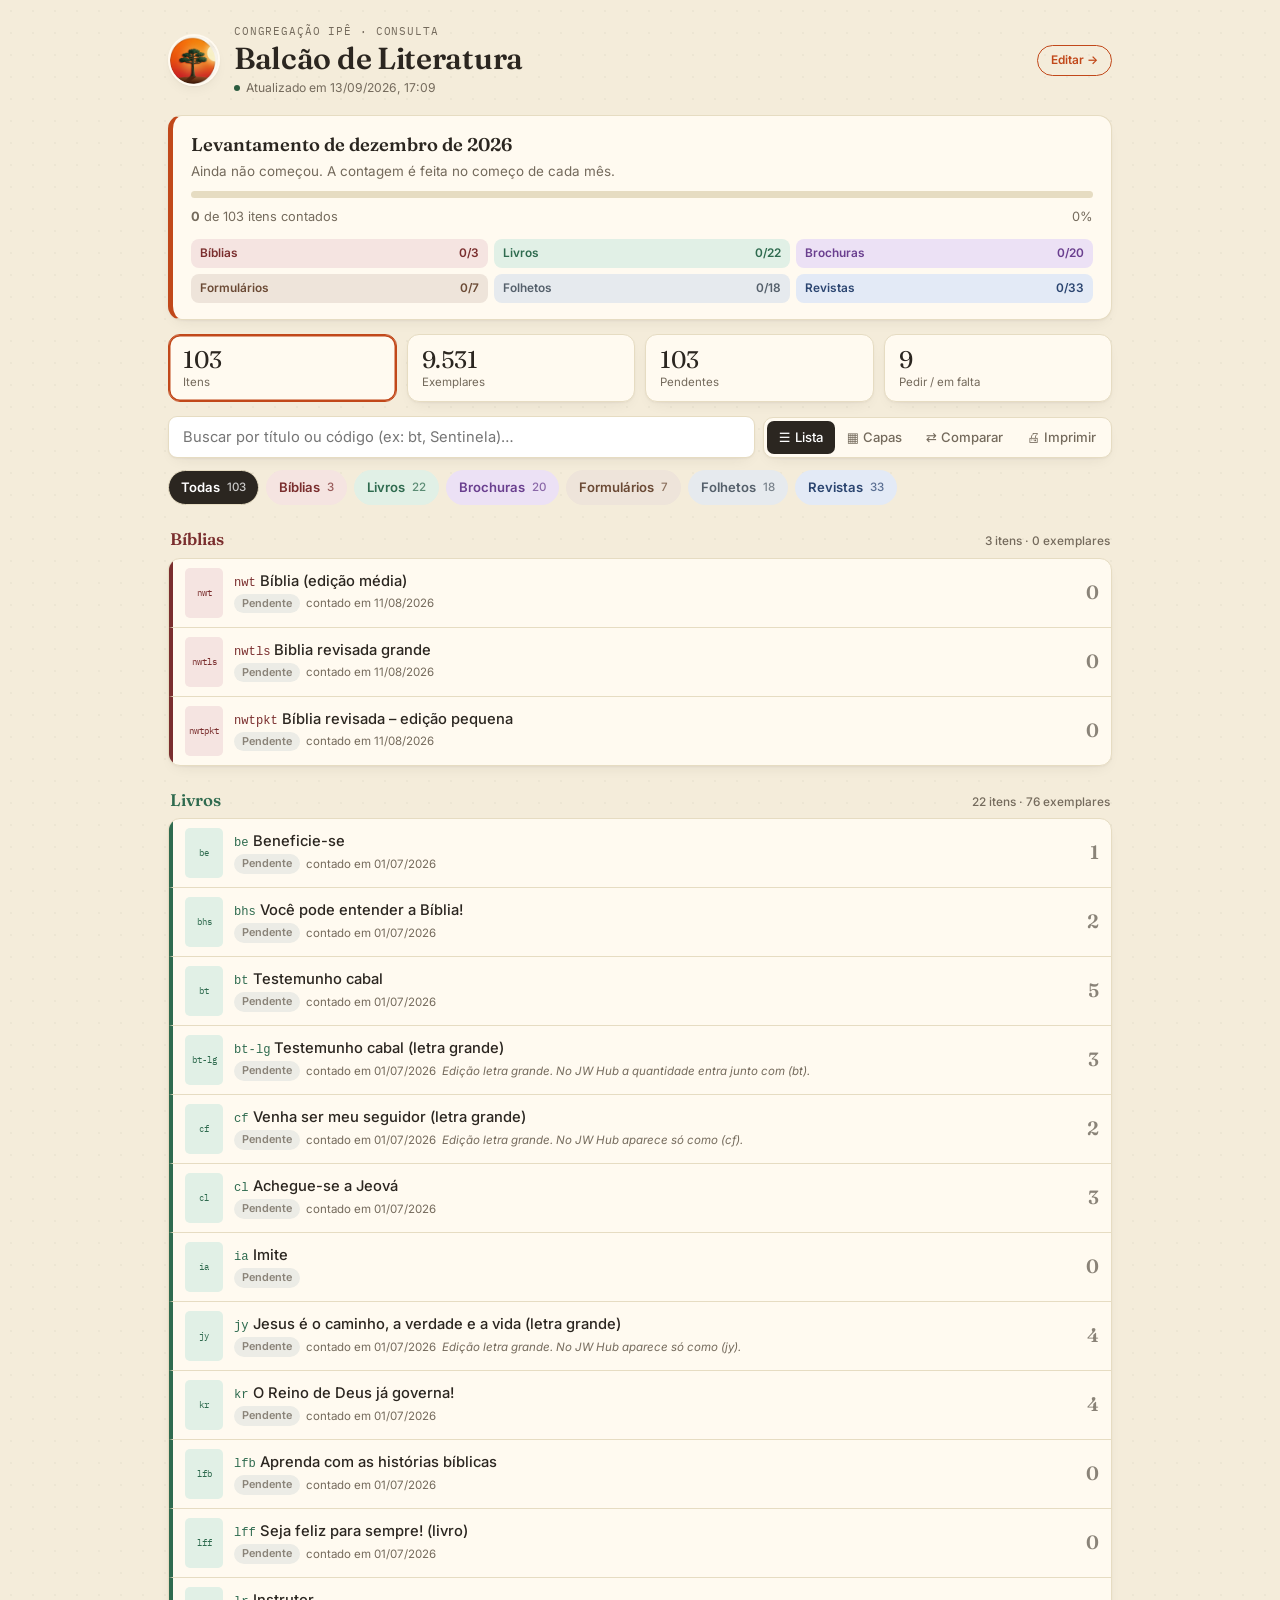
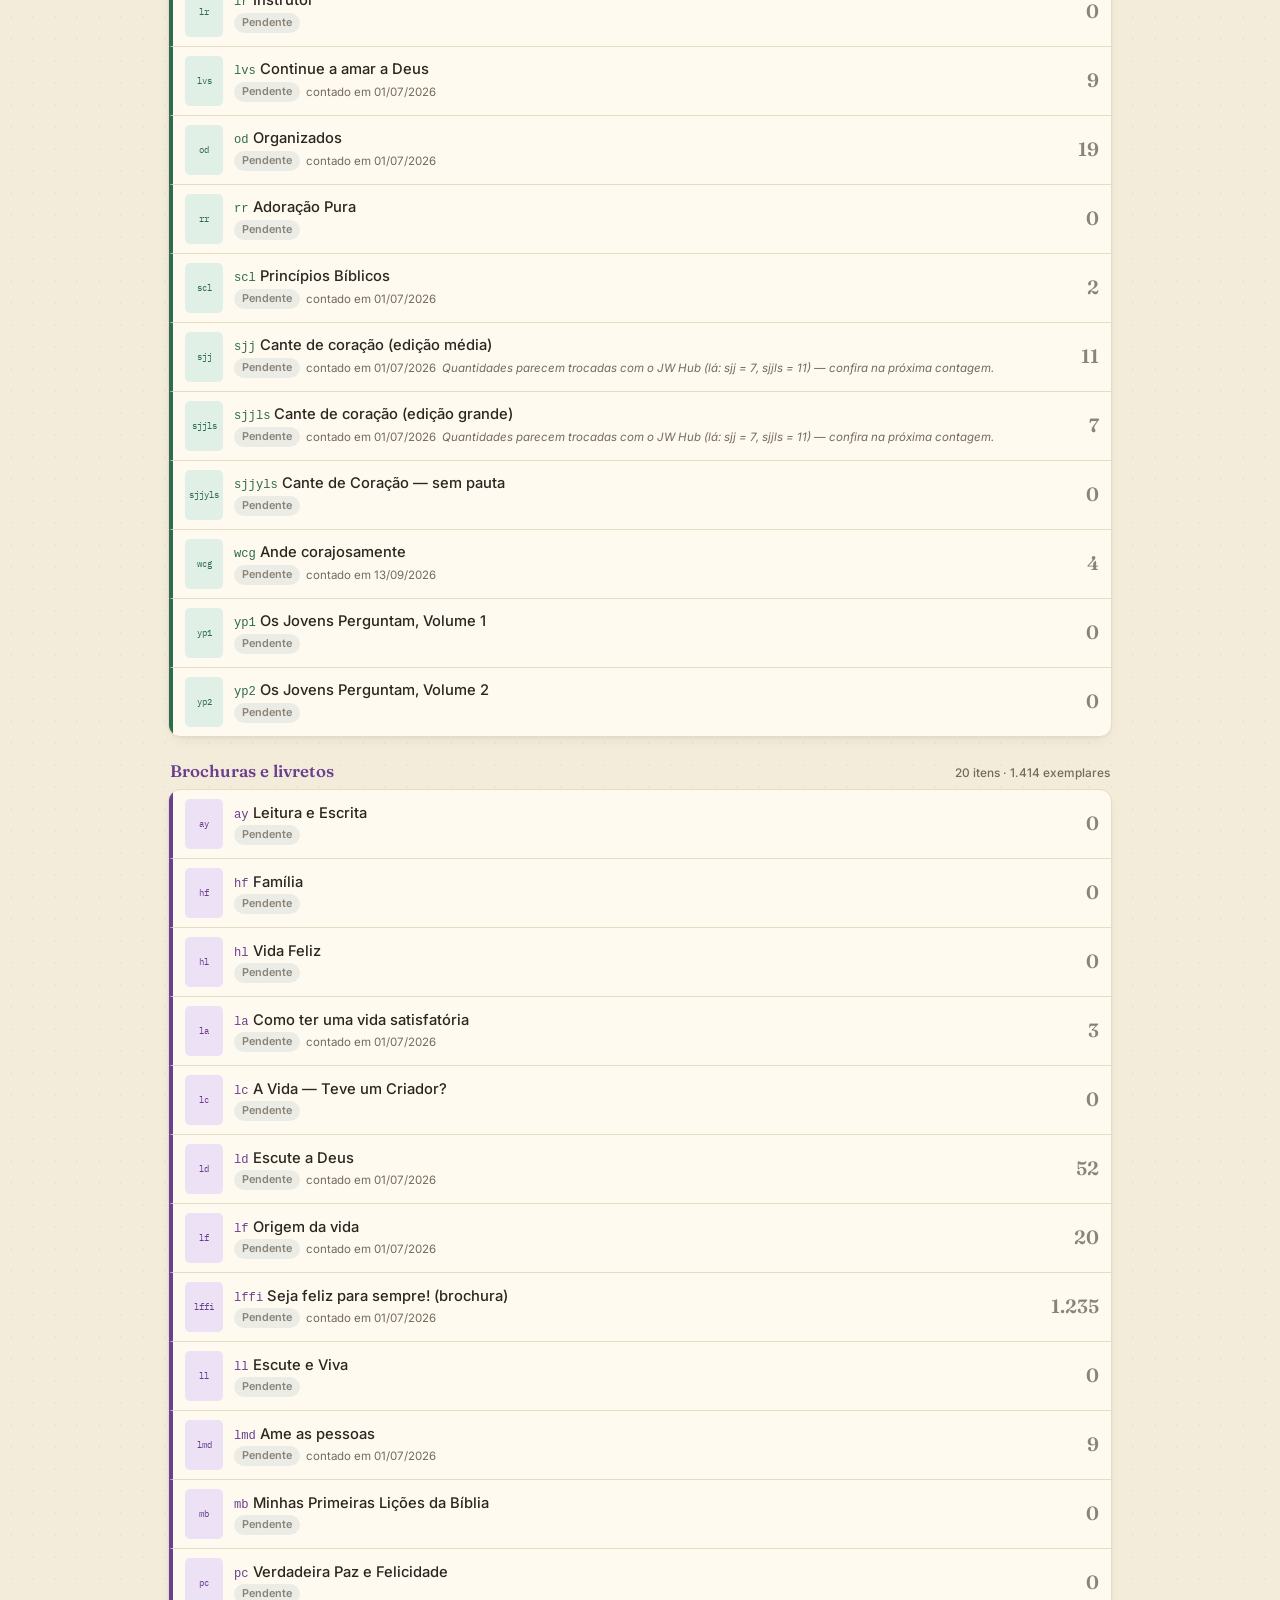
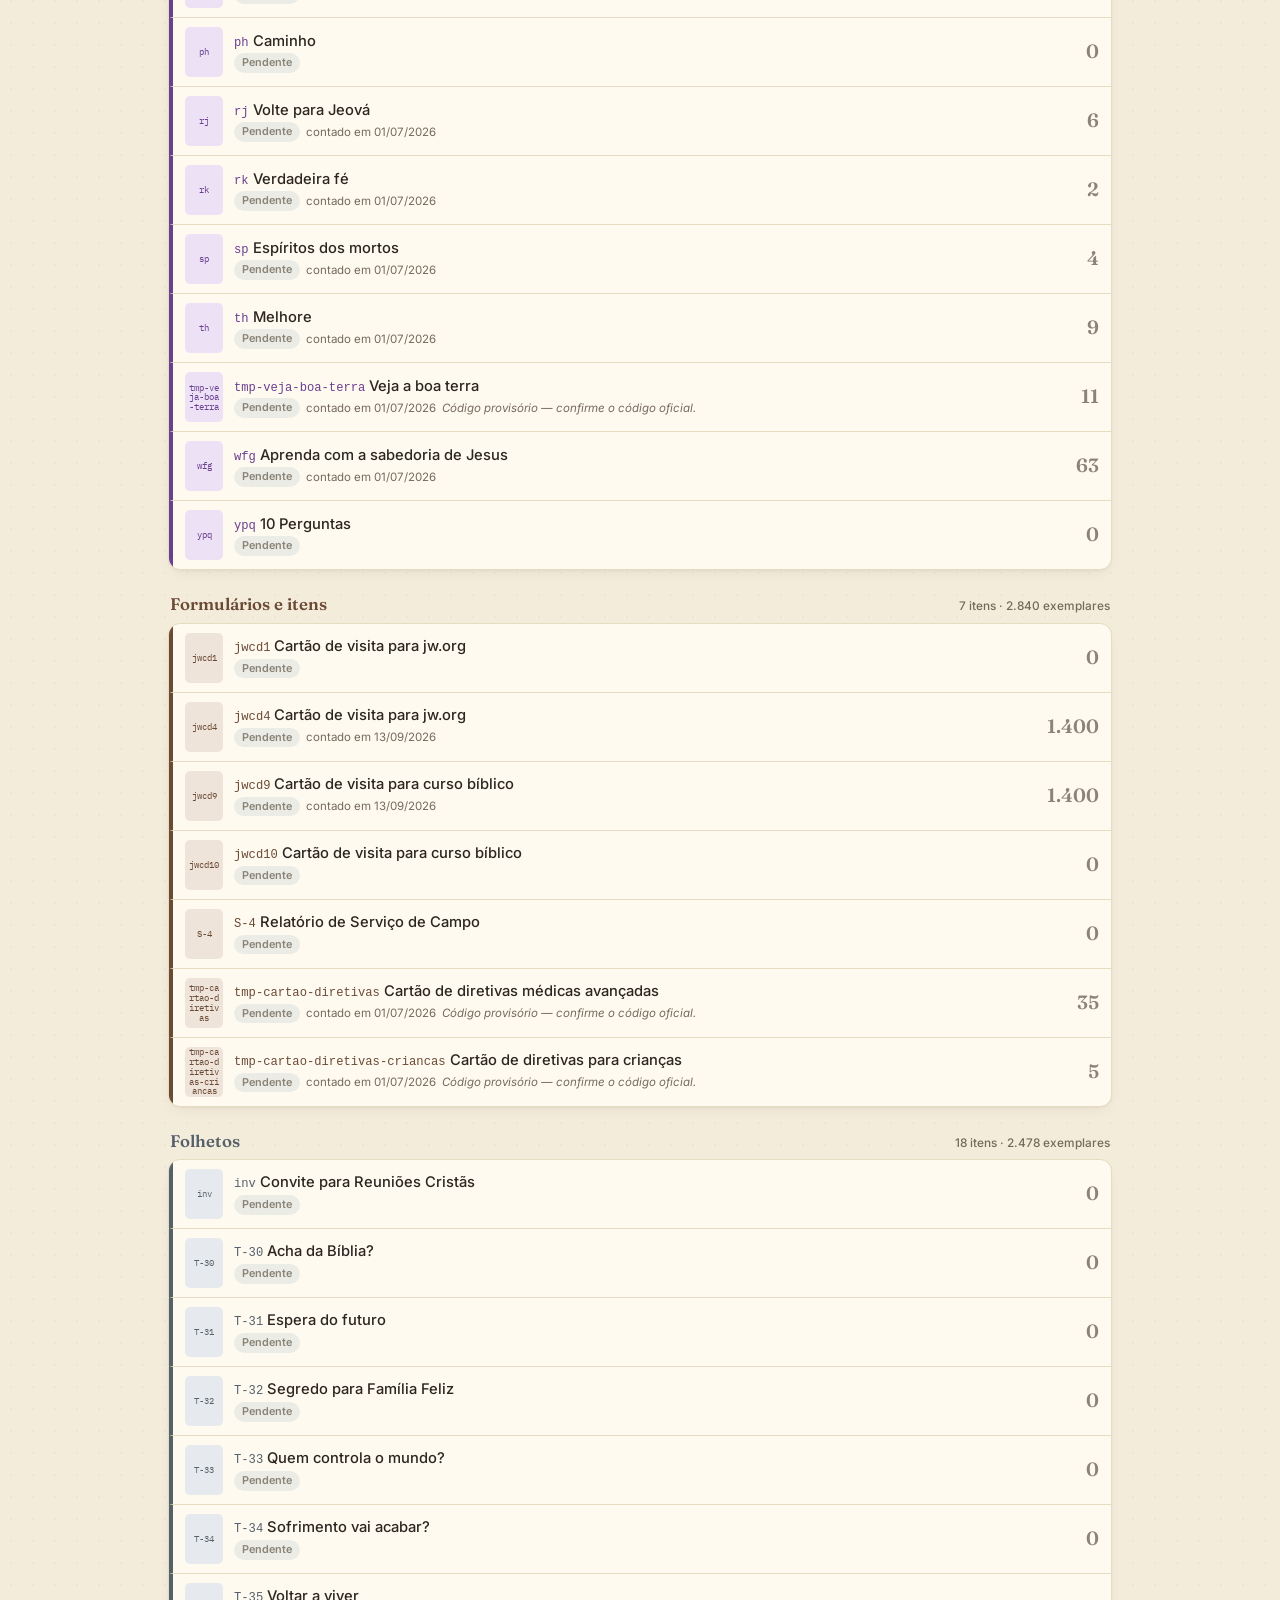
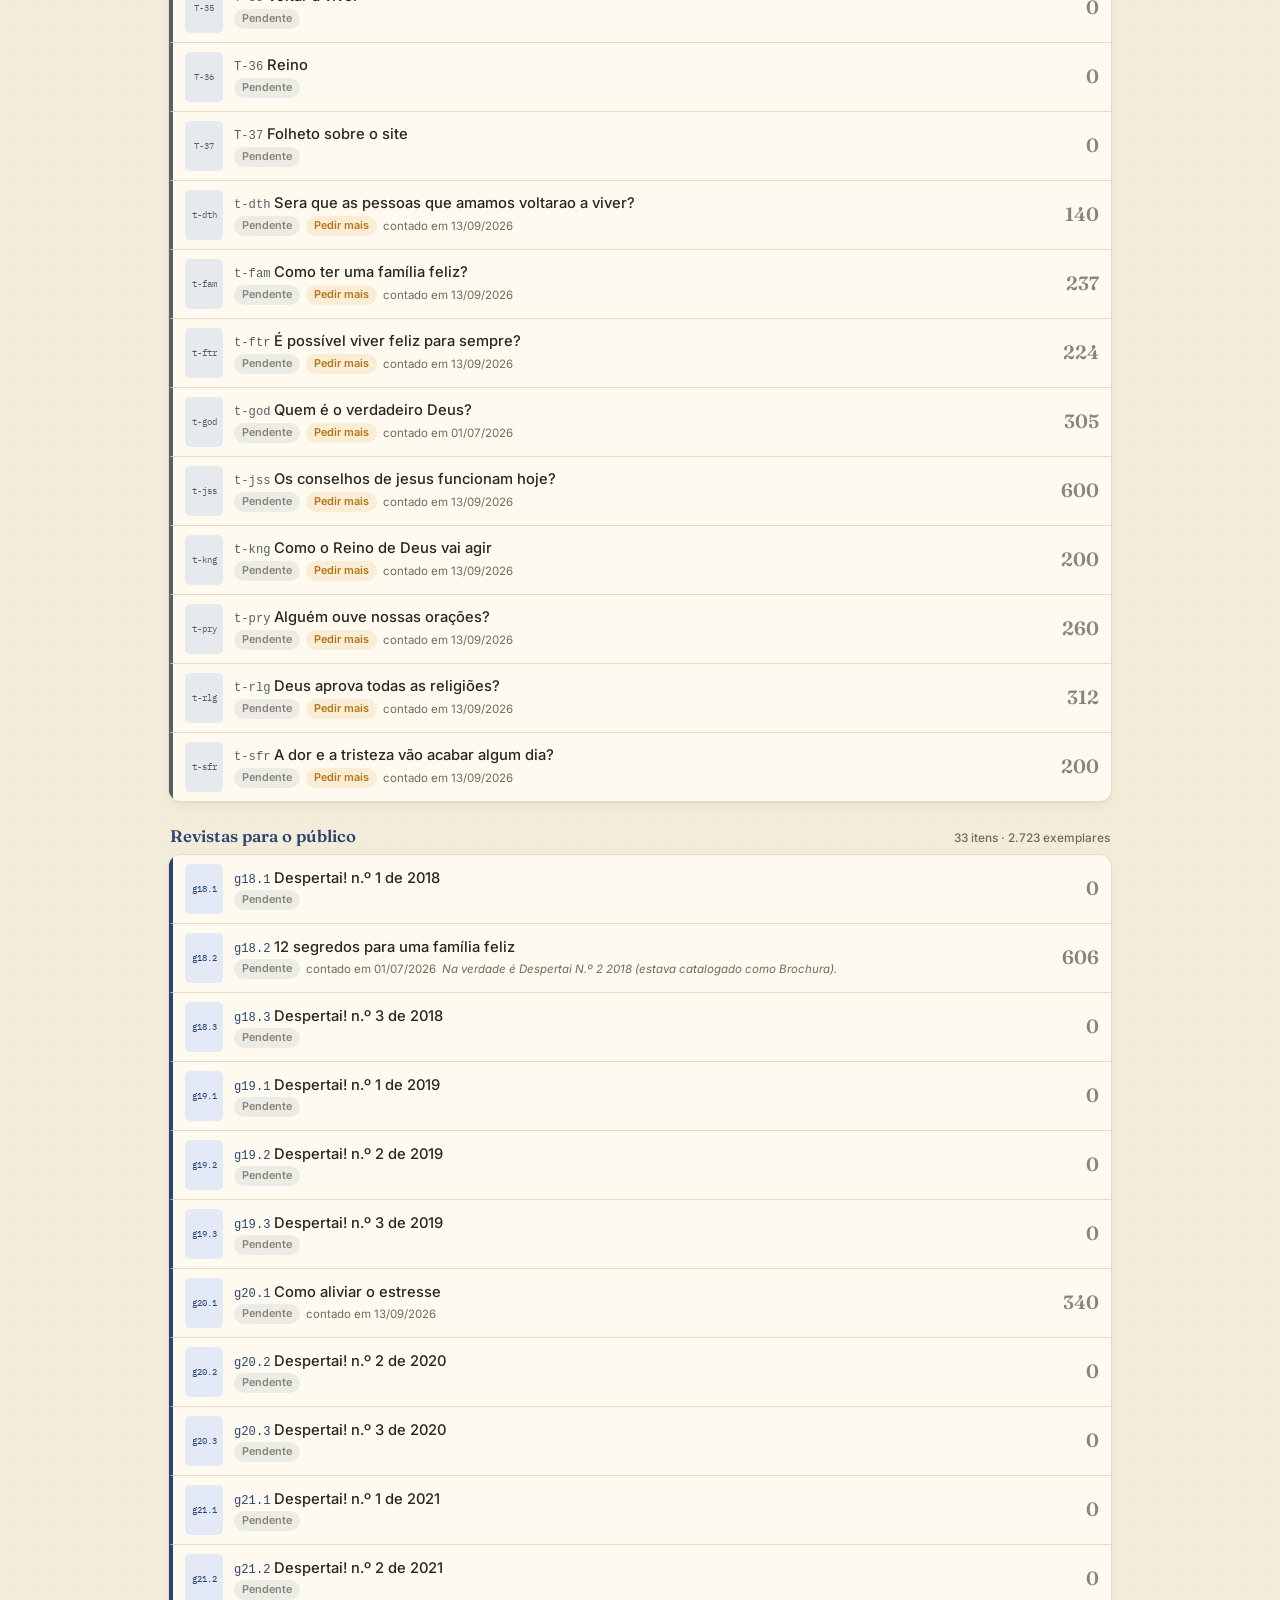
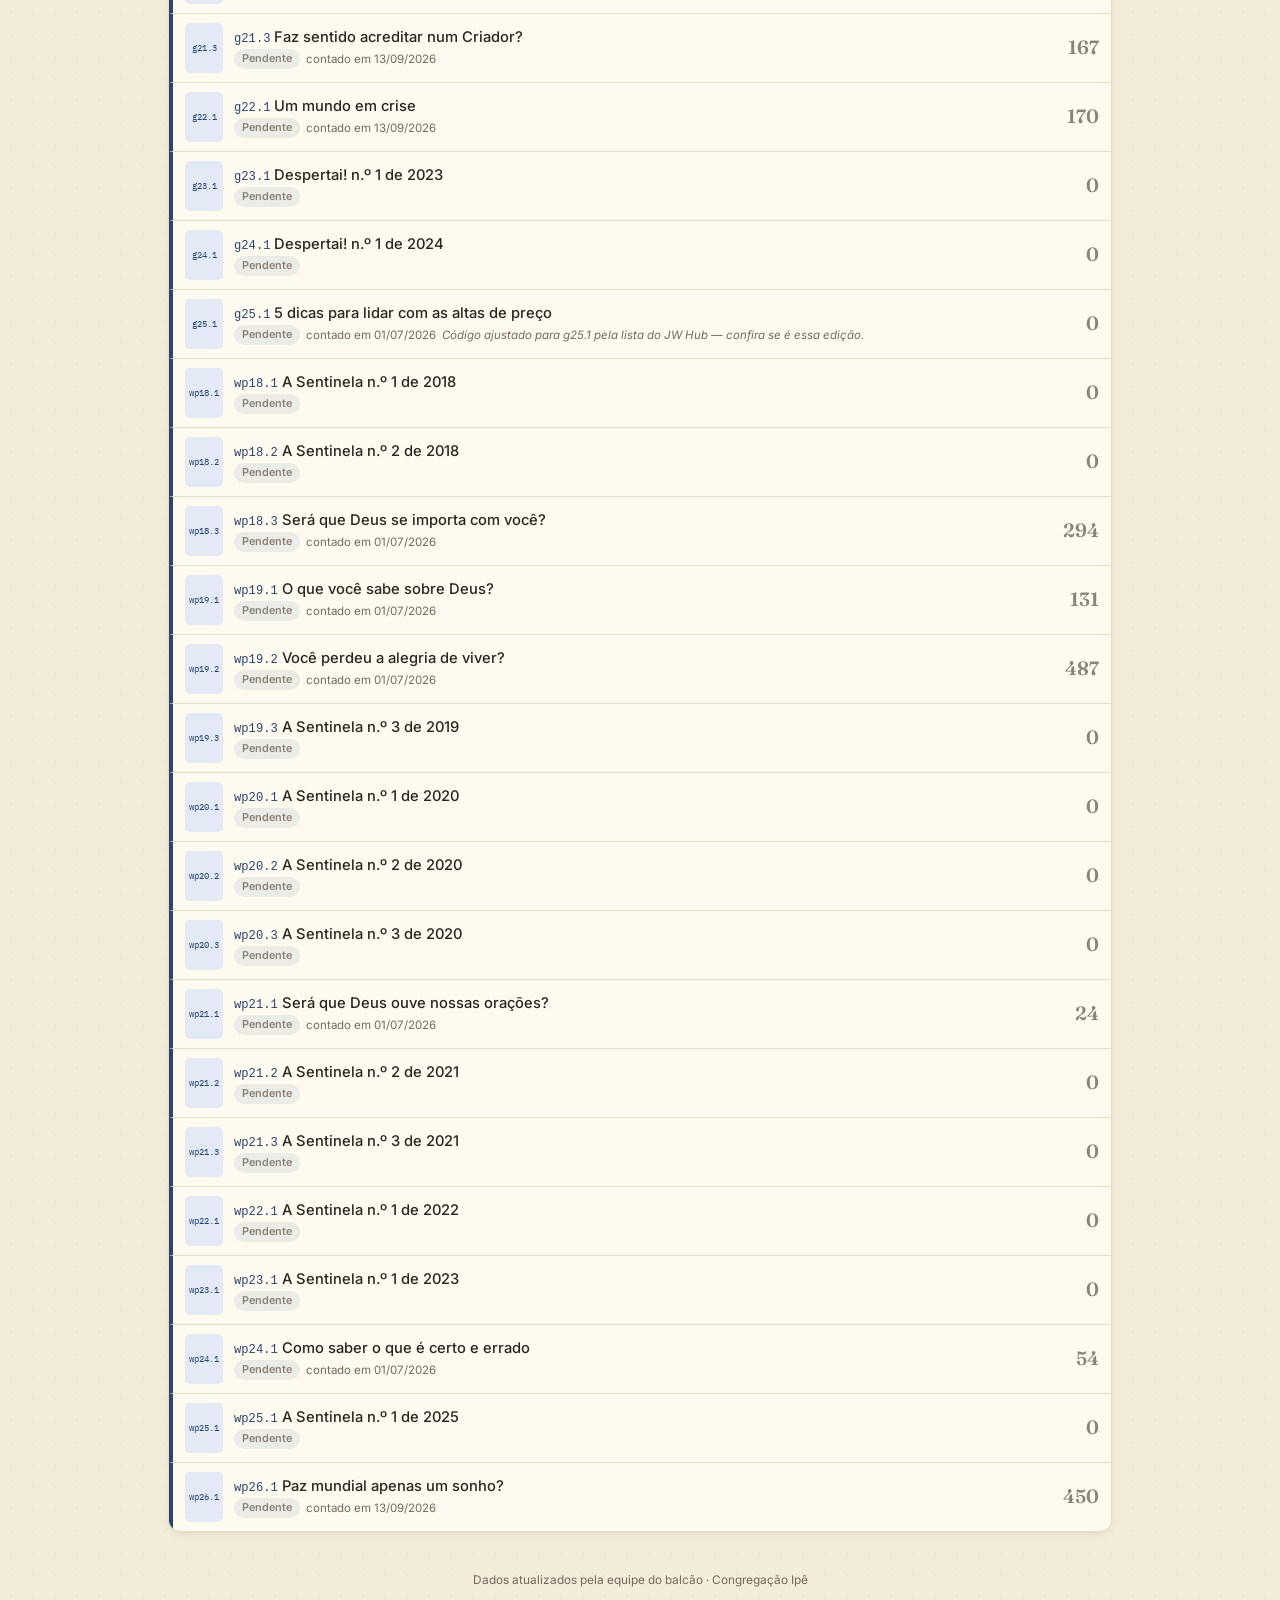
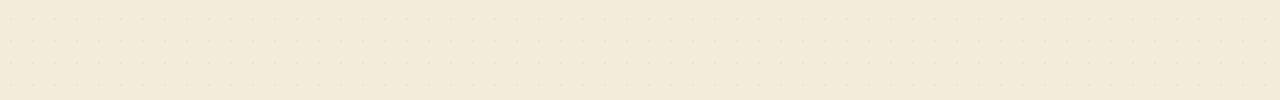
==== commit 8d740a54: "Levantamento mensal passo a passo e interface compacta - Categorias iguais às do relatório de estoqu" ====
--- a/index.html
+++ b/index.html
@@ -12,38 +12,36 @@
 <body>
 <div class="wrap">
 
-  <div class="masthead">
-    <div class="brandrow">
-      <img src="logo.png" alt="Símbolo da Congregação Ipê" class="brandmark">
-      <div class="brandtext">
-        <p class="eyebrow"><span>Congregação Ipê · Somente leitura</span><a class="badge-link" href="editor.html">Ir para edição →</a></p>
-        <h1>Balcão de Literatura</h1>
-        <p class="sub">Consulta pública do inventário. Para atualizar quantidades, use a tela de edição.</p>
-        <p class="updated-note" id="statusbar">Carregando...</p>
-      </div>
+  <header class="masthead">
+    <img src="logo.png" alt="Símbolo da Congregação Ipê" class="brandmark">
+    <div class="brandtext">
+      <p class="eyebrow">Congregação Ipê · Consulta</p>
+      <h1>Balcão de Literatura</h1>
+      <p class="updated-note" id="statusbar">Carregando...</p>
+    </div>
+    <div class="head-actions no-print">
+      <a class="badge-link" href="editor.html">Editar →</a>
+    </div>
+  </header>
+
+  <div id="surveyCard"></div>
+  <div class="dash" id="dash"></div>
+
+  <div class="toolbar">
+    <input type="search" id="search" placeholder="Buscar por título ou código (ex: bt, Sentinela)…">
+    <div class="segmented" id="viewSeg">
+      <button data-view="list" class="on">☰ Lista</button>
+      <button data-view="cards">▦ Capas</button>
+      <button data-view="compare">⇄ Comparar</button>
+      <button data-view="print">🖨 Imprimir</button>
     </div>
   </div>
 
-  <div class="dash" id="dash"></div>
-
-  <div class="searchrow">
-    <input type="text" id="search" placeholder="Buscar por título ou código (ex: bt, Sentinela, Bíblia)…">
-    <div class="view-toggle">
-      <button class="btnline active-view" id="btnViewCards">▦ Cards</button>
-      <button class="btnline" id="btnViewList">☰ Lista</button>
-      <button class="btnline print-only-btn" id="btnPrint" hidden>🖨 Imprimir</button>
-    </div>
-  </div>
-
-  <div class="drawers" id="drawers"></div>
-
-  <div class="bulkrow">
-    <h2 id="sectionTitle">Todos os itens</h2>
-  </div>
-
-  <div class="grid" id="grid"></div>
-  <div class="list-wrap" id="listWrap" hidden></div>
-
+  <div class="chips" id="chips"></div>
+  <div id="content"></div>
+  <div class="print-area" id="printArea"></div>
+
+  <footer>Dados atualizados pela equipe do balcão · Congregação Ipê</footer>
 </div>
 
 <div class="lightbox" id="lightbox" hidden>
@@ -53,201 +51,215 @@
 
 <script src="shared.js"></script>
 <script>
-let items = [];
-let activeCategory = CATEGORIES[0];
-let searchTerm = "";
-let statFilter = null; // null = navega por categoria; 'all' | 'verified' | 'attention'
-let viewMode = 'cards'; // 'cards' | 'list'
-
-const drawersEl = document.getElementById('drawers');
-const gridEl = document.getElementById('grid');
-const listWrapEl = document.getElementById('listWrap');
-const dashEl = document.getElementById('dash');
-const sectionTitleEl = document.getElementById('sectionTitle');
-const statusbarEl = document.getElementById('statusbar');
-const btnViewCards = document.getElementById('btnViewCards');
-const btnViewList = document.getElementById('btnViewList');
-const btnPrint = document.getElementById('btnPrint');
+let data = normalizePayload({});
+let activeCat = null;      // null = todas
+let filter = null;         // null | 'pendente' | 'attention'
+let searchTerm = '';
+let view = 'list';
+let onlyChanged = false;
+
+const $ = (id) => document.getElementById(id);
 
 async function loadData(){
   try{
     const res = await fetch('./data.json?t=' + Date.now());
     if(!res.ok) throw new Error('HTTP ' + res.status);
-    const payload = await res.json();
-    items = payload.items || [];
-    statusbarEl.textContent = payload.updatedAt ? ('Atualizado em ' + formatDateTime(payload.updatedAt)) : 'Dados carregados';
-    statusbarEl.classList.remove('error');
+    data = normalizePayload(await res.json());
+    $('statusbar').textContent = data.updatedAt ? ('Atualizado em ' + formatDateTime(data.updatedAt)) : 'Dados carregados';
+    $('statusbar').classList.remove('error');
     render();
   }catch(e){
-    statusbarEl.textContent = 'Não foi possível carregar data.json — verifique se o arquivo existe no repositório e se o GitHub Pages já publicou.';
-    statusbarEl.classList.add('error');
-  }
+    $('statusbar').textContent = 'Não foi possível carregar os dados agora. Tente de novo em instantes.';
+    $('statusbar').classList.add('error');
+  }
+}
+
+function renderSurvey(){
+  const month = currentMonth();
+  const items = data.items;
+  const done = items.filter(isCounted).length;
+  const total = items.length;
+  const closed = data.survey.month === month && data.survey.closedAt && done === total;
+  const pct = total ? Math.round(done / total * 100) : 0;
+  const cats = itemsByCategory(items).map(({ cat, items: l }) => {
+    const c = l.filter(isCounted).length;
+    return `<div class="survey-cat ${c === l.length ? 'complete' : ''}" style="${catStyle(cat)}"><span>${CAT_SHORT[cat]}</span><span>${c}/${l.length}</span></div>`;
+  }).join('');
+  $('surveyCard').innerHTML = `<section class="survey-card ${closed ? 'done' : ''}">
+    <div class="survey-top">
+      <div>
+        <h2>Levantamento de ${monthLabel(month)}</h2>
+        <p>${closed
+          ? `Concluído em ${formatDateTime(data.survey.closedAt)}${data.survey.closedBy ? ' por ' + esc(data.survey.closedBy) : ''}.`
+          : done === 0 ? 'Ainda não começou. A contagem é feita no começo de cada mês.' : 'Contagem em andamento.'}</p>
+      </div>
+    </div>
+    <div class="progress-outer"><div class="progress-inner" style="width:${pct}%"></div></div>
+    <div class="survey-meta"><span><b>${done}</b> de ${total} itens contados</span><span>${pct}%</span></div>
+    <div class="survey-cats">${cats}</div>
+  </section>`;
 }
 
 function renderDash(){
-  const countable = items.filter(it => it.quantity !== null);
-  const total = countable.length;
-  const verified = items.filter(it => it.status === 'Verificado').length;
-  const totalQty = countable.reduce((s,it) => s + (Number(it.quantity)||0), 0);
-  const pct = total ? Math.round((verified/total)*100) : 0;
-  const attention = items.filter(it=>it.status==='Repor'||it.status==='Baixo Estoque').length;
-  const isActive = (f) => statFilter === f ? 'active' : '';
-  dashEl.innerHTML = `
-    <div class="stat ${isActive('all')}" data-filter="all"><div class="n">${items.length}</div><div class="l">Itens no catálogo</div></div>
-    <div class="stat ${isActive('all')}" data-filter="all"><div class="n">${totalQty.toLocaleString('pt-BR')}</div><div class="l">Exemplares em estoque</div></div>
-    <div class="stat ${isActive('verified')}" data-filter="verified"><div class="n">${verified}/${total}</div><div class="l">Verificados</div>
-      <div class="progress-outer"><div class="progress-inner" style="width:${pct}%"></div></div>
-    </div>
-    <div class="stat ${isActive('attention')}" data-filter="attention"><div class="n">${attention}</div><div class="l">Precisam de atenção</div></div>
-  `;
-  dashEl.querySelectorAll('.stat[data-filter]').forEach(el => {
-    el.addEventListener('click', () => {
-      statFilter = el.dataset.filter;
-      searchTerm = '';
-      document.getElementById('search').value = '';
-      renderDrawers();
-      renderGrid();
-    });
-  });
-}
-
-function renderDrawers(){
-  drawersEl.innerHTML = CATEGORIES.map(cat => {
-    const key = CAT_KEY[cat];
-    const catItems = items.filter(it => it.cat === cat);
-    const verified = catItems.filter(it => it.status === 'Verificado').length;
-    const active = (!searchTerm && !statFilter && cat === activeCategory) ? 'active' : '';
-    return `<div class="drawer ${active}" data-cat="${cat}" style="--cat-color:var(--${key});--cat-bg:var(--${key}-bg);">
-      <span class="icon">${ICONS[cat]}</span>
-      <span class="name">${cat}</span>
-      <span class="count">${verified}/${catItems.length} verificados</span>
-    </div>`;
-  }).join('');
-  drawersEl.querySelectorAll('.drawer').forEach(el => {
-    el.addEventListener('click', () => {
-      activeCategory = el.dataset.cat;
-      statFilter = null;
-      searchTerm = '';
-      document.getElementById('search').value = '';
-      renderDrawers();
-      renderGrid();
-    });
-  });
-}
-
-function visibleItems(){
+  const items = data.items;
+  const totalQty = items.reduce((s, it) => s + (Number(it.quantity) || 0), 0);
+  const pend = items.filter(it => !isCounted(it)).length;
+  const att = items.filter(needsAttention).length;
+  const on = (f) => filter === f ? 'active' : '';
+  $('dash').innerHTML = `
+    <button class="stat ${filter === null && !activeCat ? 'active' : ''}" data-f="">
+      <div class="n">${items.length}</div><div class="l">Itens</div></button>
+    <button class="stat" data-f="">
+      <div class="n">${fmt(totalQty)}</div><div class="l">Exemplares</div></button>
+    <button class="stat ${on('pendente')}" data-f="pendente">
+      <div class="n">${pend}</div><div class="l">Pendentes</div></button>
+    <button class="stat ${on('attention')}" data-f="attention">
+      <div class="n">${att}</div><div class="l">Pedir / em falta</div></button>`;
+  $('dash').querySelectorAll('.stat').forEach(b => b.addEventListener('click', () => {
+    filter = b.dataset.f || null;
+    activeCat = null;
+    render();
+  }));
+}
+
+function baseList(){
+  let list = data.items;
   if(searchTerm){
     const t = searchTerm.toLowerCase();
-    return items.filter(it => it.title.toLowerCase().includes(t) || it.code.toLowerCase().includes(t));
-  }
-  if(statFilter === 'all') return items;
-  if(statFilter === 'verified') return items.filter(it => it.status === 'Verificado');
-  if(statFilter === 'attention') return items.filter(it => it.status === 'Repor' || it.status === 'Baixo Estoque');
-  return items.filter(it => it.cat === activeCategory);
-}
-
-function renderGrid(){
-  const list = visibleItems();
-  const filterLabels = { all: 'Todos os itens', verified: 'Itens verificados', attention: 'Itens que precisam de atenção' };
-  sectionTitleEl.textContent = searchTerm ? `Resultados para "${searchTerm}"` : (filterLabels[statFilter] || activeCategory);
-
-  if(viewMode === 'list'){
-    gridEl.hidden = true;
-    listWrapEl.hidden = false;
-    renderListTable(list);
+    list = list.filter(it => it.title.toLowerCase().includes(t) || it.code.toLowerCase().includes(t));
+  }
+  if(filter === 'pendente') list = list.filter(it => !isCounted(it));
+  if(filter === 'attention') list = list.filter(needsAttention);
+  return list;
+}
+function visibleList(){
+  const list = baseList();
+  return activeCat ? list.filter(it => it.cat === activeCat) : list;
+}
+
+function renderChips(){
+  const list = baseList();
+  const chip = (cat) => {
+    const n = cat ? list.filter(it => it.cat === cat).length : list.length;
+    const on = activeCat === cat ? 'on' : '';
+    return cat
+      ? `<button class="chip ${on}" data-cat="${esc(cat)}" style="${catStyle(cat)}">${CAT_SHORT[cat]} <span class="cnt">${n}</span></button>`
+      : `<button class="chip all ${on}" data-cat="">Todas <span class="cnt">${n}</span></button>`;
+  };
+  $('chips').innerHTML = chip(null) + CATEGORIES.map(chip).join('');
+  $('chips').querySelectorAll('.chip').forEach(b => b.addEventListener('click', () => {
+    activeCat = b.dataset.cat || null;
+    render();
+  }));
+}
+
+function rowHTML(it){
+  const st = itemState(it);
+  const sub = [
+    `<span class="pill ${st}">${STATE_LABEL[st]}</span>`,
+    it.reorder ? '<span class="pill pedir">Pedir mais</span>' : '',
+    it.lastChecked ? `<span>contado em ${esc(String(it.lastChecked).slice(0, 10))}</span>` : '',
+    it.note ? `<span class="rnote">${esc(it.note)}</span>` : ''
+  ].join('');
+  return `<div class="irow" style="${catStyle(it.cat)}">
+    ${thumbHTML(it)}
+    <div class="rmain">
+      <div class="rtitle"><span class="code">${esc(it.code)}</span>${esc(it.title)}</div>
+      <div class="rsub">${sub}</div>
+    </div>
+    <div class="rqty ${st === 'pendente' ? 'pend' : ''}" title="${st === 'pendente' ? 'Valor do último levantamento' : ''}">${fmt(it.quantity)}</div>
+  </div>`;
+}
+
+function cardHTML(it){
+  const st = itemState(it);
+  const cover = it.image
+    ? `<img src="${esc(it.image)}" alt="${esc(it.title)}" loading="lazy" onerror="this.replaceWith(document.createTextNode('${esc(it.code)}'))">`
+    : `<span>${esc(it.code)}</span>`;
+  return `<div class="card" style="${catStyle(it.cat)}">
+    <div class="cover">${cover}</div>
+    <div class="rtitle"><span class="code">${esc(it.code)}</span>${esc(it.title)}</div>
+    <div class="foot"><span class="pill ${st}">${STATE_LABEL[st]}</span><span class="rqty ${st === 'pendente' ? 'pend' : ''}">${fmt(it.quantity)}</span></div>
+  </div>`;
+}
+
+function renderContent(){
+  const list = visibleList();
+  const el = $('content');
+  if(view === 'compare'){
+    el.innerHTML = `<div class="row" style="justify-content:flex-end;margin-bottom:8px;">
+        <label class="check"><input type="checkbox" id="onlyChanged" ${onlyChanged ? 'checked' : ''}> Mostrar só o que mudou</label>
+      </div>` + compareHTML(list, data.history, { onlyChanged });
+    $('onlyChanged').addEventListener('change', (e) => { onlyChanged = e.target.checked; renderContent(); });
     return;
   }
-  gridEl.hidden = false;
-  listWrapEl.hidden = true;
-
   if(!list.length){
-    gridEl.innerHTML = '<div class="empty">Nenhum item encontrado.</div>';
+    el.innerHTML = '<div class="empty">Nenhum item encontrado.</div>';
     return;
   }
-  gridEl.innerHTML = list.map((it) => {
-    const key = CAT_KEY[it.cat];
-    const tok = STATUS_TOKEN[it.status] || 'pendente';
-    const quantidadeHTML = it.quantity === null
-      ? `<span class="continuo">Controle contínuo</span>`
-      : `<span class="qty-static">${it.quantity}</span>`;
-    const thumbHTML = it.image ? `<img class="thumb thumb-zoomable" src="${it.image}" alt="${it.title}" loading="lazy" onerror="this.remove()">` : '';
-    return `<div class="card" style="--cat-color:var(--${key});--cat-bg:var(--${key}-bg);">
-      <span class="hole"></span>
-      ${thumbHTML}
-      <span class="code">${it.code}</span>
-      <p class="title">${it.title}</p>
-      <div class="row">
-        ${quantidadeHTML}
-        <span class="status-pill" style="background:var(--${tok}-bg);color:var(--${tok});">${it.status}</span>
-      </div>
-      ${it.note ? `<div class="note-static">${it.note}</div>` : ''}
-      ${it.lastChecked ? `<div class="lastcheck">Verificado em ${it.lastChecked}</div>` : ''}
-    </div>`;
+  el.innerHTML = itemsByCategory(list).filter(g => g.items.length).map(({ cat, items }) => {
+    const qty = items.reduce((s, it) => s + (Number(it.quantity) || 0), 0);
+    const body = view === 'cards'
+      ? `<div class="grid">${items.map(cardHTML).join('')}</div>`
+      : `<div class="rows">${items.map(rowHTML).join('')}</div>`;
+    return `<section class="group" style="${catStyle(cat)}">
+      <div class="group-title"><span>${esc(cat)}</span><small>${items.length} itens · ${fmt(qty)} exemplares</small></div>
+      ${body}
+    </section>`;
   }).join('');
-  gridEl.querySelectorAll('.thumb-zoomable').forEach(img => {
-    img.addEventListener('click', () => openLightbox(img.src, img.alt));
-  });
-}
-
-function renderListTable(list){
-  if(!list.length){
-    listWrapEl.innerHTML = '<div class="empty">Nenhum item encontrado.</div>';
+}
+
+function renderPrintArea(){
+  const list = visibleList();
+  const groups = itemsByCategory(list).filter(g => g.items.length).map(({ cat, items }) => `
+    <tbody style="${catStyle(cat)}">
+      <tr class="cat-row"><th colspan="4">${esc(cat)}</th></tr>
+      ${items.map(it => `<tr>
+        <td class="mono">${esc(it.code)}</td><td>${esc(it.title)}</td>
+        <td class="num">${fmt(it.quantity)}</td><td>${STATE_LABEL[itemState(it)]}${it.reorder ? ' · pedir mais' : ''}</td>
+      </tr>`).join('')}
+    </tbody>`).join('');
+  $('printArea').innerHTML = `<h2 style="margin:0 0 8px;">Inventário — ${monthLabel(currentMonth())}</h2>
+    <div class="table-scroll"><table class="inv-table">
+      <thead><tr><th>Código</th><th>Título</th><th class="num">Qtd.</th><th>Situação</th></tr></thead>${groups}
+    </table></div>`;
+}
+
+$('viewSeg').querySelectorAll('button').forEach(b => b.addEventListener('click', () => {
+  if(b.dataset.view === 'print'){
+    renderPrintArea();
+    window.print();
     return;
   }
-  const rows = list.map(it => `
-    <tr>
-      <td class="mono">${it.code}</td>
-      <td>${it.title}</td>
-      <td>${it.cat}</td>
-      <td class="num">${it.quantity === null ? 'Contínuo' : it.quantity}</td>
-      <td>${it.status}</td>
-      <td>${it.lastChecked || '—'}</td>
-    </tr>`).join('');
-  listWrapEl.innerHTML = `
-    <table class="inv-table">
-      <thead><tr><th>Código</th><th>Título</th><th>Categoria</th><th>Qtd.</th><th>Status</th><th>Verificado em</th></tr></thead>
-      <tbody>${rows}</tbody>
-    </table>`;
-}
-
-function setViewMode(mode){
-  viewMode = mode;
-  btnViewCards.classList.toggle('active-view', mode === 'cards');
-  btnViewList.classList.toggle('active-view', mode === 'list');
-  btnPrint.hidden = mode !== 'list';
-  renderGrid();
-}
-btnViewCards.addEventListener('click', () => setViewMode('cards'));
-btnViewList.addEventListener('click', () => setViewMode('list'));
-btnPrint.addEventListener('click', () => window.print());
-
-const lightboxEl = document.getElementById('lightbox');
-const lightboxImgEl = document.getElementById('lightboxImg');
-function openLightbox(src, alt){
-  lightboxImgEl.src = src;
-  lightboxImgEl.alt = alt || '';
+  view = b.dataset.view;
+  $('viewSeg').querySelectorAll('button').forEach(x => x.classList.toggle('on', x === b));
+  renderContent();
+}));
+
+$('search').addEventListener('input', (e) => {
+  searchTerm = e.target.value.trim();
+  renderChips();
+  renderContent();
+});
+
+const lightboxEl = $('lightbox');
+function openLightbox(src){
+  $('lightboxImg').src = src;
   lightboxEl.hidden = false;
-  requestAnimationFrame(() => lightboxEl.classList.add('show'));
-}
-function closeLightbox(){
-  lightboxEl.classList.remove('show');
-  setTimeout(() => { lightboxEl.hidden = true; lightboxImgEl.src = ''; }, 200);
-}
+}
+function closeLightbox(){ lightboxEl.hidden = true; $('lightboxImg').src = ''; }
 lightboxEl.addEventListener('click', closeLightbox);
-document.getElementById('lightboxClose').addEventListener('click', closeLightbox);
 window.addEventListener('keydown', (e) => { if(e.key === 'Escape' && !lightboxEl.hidden) closeLightbox(); });
+$('content').addEventListener('click', (e) => {
+  if(e.target.tagName === 'IMG' && (e.target.closest('.rthumb') || e.target.closest('.cover'))) openLightbox(e.target.src);
+});
 
 function render(){
+  renderSurvey();
   renderDash();
-  renderDrawers();
-  renderGrid();
-}
-
-document.getElementById('search').addEventListener('input', (e) => {
-  searchTerm = e.target.value.trim();
-  renderDrawers();
-  renderGrid();
-});
+  renderChips();
+  renderContent();
+}
 
 loadData();
 setInterval(loadData, 30000);
--- a/style.css
+++ b/style.css
@@ -9,353 +9,416 @@
   --shadow-hover: 0 2px 4px rgba(43,38,32,.06), 0 14px 28px -12px rgba(43,38,32,.18);
 
   --biblias:#7a2e2e;      --biblias-bg:#f5e4e1;
-  --sentinela:#2b4570;    --sentinela-bg:#e3eaf6;
-  --despertai:#a8571c;    --despertai-bg:#faead6;
-  --livro:#2f6b4f;        --livro-bg:#e1f0e6;
-  --livrolg:#1f7a7a;      --livrolg-bg:#dcf1f1;
-  --brochura:#6a3f8f;     --brochura-bg:#ece1f5;
-  --folheto:#55606b;      --folheto-bg:#e6eaee;
-  --cartilha:#96790f;     --cartilha-bg:#f6efd4;
-  --cantico:#a83b6b;      --cantico-bg:#f7e0ec;
-  --outros:#6b4a35;       --outros-bg:#eee4da;
+  --livros:#2f6b4f;       --livros-bg:#e1f0e6;
+  --brochuras:#6a3f8f;    --brochuras-bg:#ece1f5;
+  --formularios:#6b4a35;  --formularios-bg:#eee4da;
+  --folhetos:#55606b;     --folhetos-bg:#e6eaee;
+  --revistas:#2b4570;     --revistas-bg:#e3eaf6;
 
   --pendente:#8a8378;      --pendente-bg:#ecece6;
-  --verificado:#2c5c3f;    --verificado-bg:#dfeee3;
+  --contado:#2c5c3f;       --contado-bg:#dfeee3;
+  --falta:#a83a3a;         --falta-bg:#f7e0e0;
   --baixo:#b5761a;         --baixo-bg:#faedd6;
-  --repor:#a83a3a;         --repor-bg:#f7e0e0;
 }
 
 *{box-sizing:border-box;}
 html,body{margin:0;}
 body{
   background-color:var(--bg);
-  background-image:
-    radial-gradient(rgba(43,38,32,.035) 1px, transparent 1px);
+  background-image:radial-gradient(rgba(43,38,32,.035) 1px, transparent 1px);
   background-size:22px 22px;
   color:var(--ink);
   font-family:'Inter',system-ui,sans-serif;
   line-height:1.45;
-}
-h1,h2,h3{
-  font-family:'Fraunces',serif;
-  font-weight:600;
-  margin:0;
-}
-.wrap{max-width:1140px;margin:0 auto;padding:36px 22px 90px;}
-
-/* Masthead */
-.masthead{margin-bottom:22px;padding-bottom:18px;border-bottom:1px solid var(--line);}
-.brandrow{display:flex;gap:16px;align-items:flex-start;}
+  -webkit-tap-highlight-color:transparent;
+}
+h1,h2,h3{font-family:'Fraunces',serif;font-weight:600;margin:0;}
+[hidden]{display:none !important;}
+.wrap{max-width:980px;margin:0 auto;padding:24px 18px 110px;}
+.muted{color:var(--ink-soft);}
+
+/* ---------- Cabeçalho ---------- */
+.masthead{display:flex;gap:14px;align-items:center;margin-bottom:18px;}
 .brandmark{
-  width:58px;height:58px;border-radius:50%;object-fit:cover;flex-shrink:0;
+  width:52px;height:52px;border-radius:50%;object-fit:cover;flex-shrink:0;
   box-shadow:var(--shadow);border:2px solid var(--paper);
 }
 .brandtext{flex:1;min-width:0;}
 .eyebrow{
-  display:flex;justify-content:space-between;align-items:center;flex-wrap:wrap;gap:8px;
-  font-family:'IBM Plex Mono',monospace;
-  font-size:.72rem;letter-spacing:.08em;text-transform:uppercase;
-  color:var(--ink-soft);margin:0 0 12px;
-}
+  font-family:'IBM Plex Mono',monospace;font-size:.68rem;letter-spacing:.08em;
+  text-transform:uppercase;color:var(--ink-soft);margin:0 0 2px;
+}
+.masthead h1{font-size:1.9rem;letter-spacing:-.01em;line-height:1.1;}
+.updated-note{display:flex;align-items:center;gap:6px;color:var(--ink-soft);font-size:.76rem;margin:4px 0 0;}
+.updated-note::before{content:'';width:6px;height:6px;border-radius:50%;background:var(--contado);flex-shrink:0;}
+.updated-note.error{color:var(--falta);}
+.updated-note.error::before{background:var(--falta);}
+.head-actions{display:flex;gap:8px;align-items:center;flex-shrink:0;}
 .badge-link{
-  color:var(--accent);text-decoration:none;border:1px solid var(--accent);
-  border-radius:20px;padding:6px 14px;font-size:.72rem;letter-spacing:.05em;
-  transition:.15s;
-}
-.badge-link:hover{background:var(--accent);color:#fff;box-shadow:var(--shadow);}
-.masthead h1{font-size:2.5rem;margin-bottom:9px;letter-spacing:-.01em;}
-.sub{color:var(--ink-soft);max-width:640px;margin:0;font-size:.96rem;}
-
-/* Nota discreta de "atualizado em" na tela publica - nao deve parecer um campo clicavel */
-.updated-note{
-  display:flex;align-items:center;gap:7px;color:var(--ink-soft);
-  font-size:.78rem;margin:10px 0 0;
-}
-.updated-note::before{content:'';width:6px;height:6px;border-radius:50%;background:var(--verificado);flex-shrink:0;}
-.updated-note.error{color:#a83a3a;}
-.updated-note.error::before{background:#a83a3a;}
-
-/* Status bar */
-.statusbar{
-  background:var(--paper);border:1px solid var(--line);border-radius:10px;
-  padding:11px 16px;font-size:.85rem;margin:16px 0;color:var(--ink-soft);
-  box-shadow:var(--shadow);
-}
-.statusbar.error{border-color:#c96b6b;color:#a33;background:#fbeaea;}
-
-/* Login gate (editor.html) */
+  color:var(--accent);text-decoration:none;border:1px solid var(--accent);background:none;cursor:pointer;
+  border-radius:20px;padding:6px 13px;font-size:.74rem;font-weight:600;font-family:inherit;white-space:nowrap;
+}
+.badge-link:hover{background:var(--accent);color:#fff;}
+
+/* ---------- Botões / campos ---------- */
+.btnline{
+  border:1px solid var(--line);background:var(--paper);color:var(--ink);
+  padding:9px 15px;border-radius:9px;cursor:pointer;font-size:.86rem;font-weight:500;
+  transition:.15s;font-family:inherit;box-shadow:var(--shadow);
+}
+.btnline:hover:not(:disabled){border-color:var(--accent);color:var(--accent);}
+.btnline.primary{background:var(--ink);color:#fff;border-color:var(--ink);}
+.btnline.primary:hover:not(:disabled){background:var(--accent);border-color:var(--accent);color:#fff;}
+.btnline.accent{background:var(--accent);color:#fff;border-color:var(--accent);}
+.btnline.accent:hover:not(:disabled){filter:brightness(1.08);color:#fff;}
+.btnline.danger{color:var(--falta);border-color:#e2c6c6;}
+.btnline.danger:hover:not(:disabled){background:var(--falta);border-color:var(--falta);color:#fff;}
+.btnline:disabled{opacity:.4;cursor:not-allowed;}
+.btnline.small{padding:5px 11px;font-size:.76rem;box-shadow:none;}
+.btnline.big{padding:13px 20px;font-size:1rem;font-weight:600;}
+.linkbtn{background:none;border:none;color:var(--accent);cursor:pointer;font:inherit;font-weight:600;padding:0;text-decoration:underline;}
+.row{display:flex;gap:8px;flex-wrap:wrap;align-items:center;}
+
+label{display:block;font-size:.76rem;color:var(--ink-soft);margin-bottom:5px;font-weight:500;}
+input[type=text],input[type=password],input[type=number],input[type=search],select,textarea{
+  width:100%;border:1px solid var(--line);border-radius:9px;padding:9px 11px;
+  font-family:inherit;font-size:.92rem;background:#fff;color:var(--ink);
+  transition:border-color .15s, box-shadow .15s;
+}
+input:focus,select:focus,textarea:focus{outline:none;border-color:var(--accent);box-shadow:0 0 0 3px rgba(193,72,26,.14);}
+input[type=number]{-moz-appearance:textfield;}
+input[type=number]::-webkit-inner-spin-button,input[type=number]::-webkit-outer-spin-button{-webkit-appearance:none;margin:0;}
+.check{display:flex;align-items:center;gap:8px;font-size:.88rem;color:var(--ink);cursor:pointer;margin:0;}
+.check input{width:18px;height:18px;accent-color:var(--accent);}
+
+/* ---------- Painel do levantamento do mês ---------- */
+.survey-card{
+  background:var(--paper);border:1px solid var(--line);border-left:5px solid var(--accent);
+  border-radius:14px;padding:16px 18px;box-shadow:var(--shadow);margin-bottom:14px;
+}
+.survey-card.done{border-left-color:var(--contado);}
+.survey-top{display:flex;justify-content:space-between;align-items:flex-start;gap:12px;flex-wrap:wrap;}
+.survey-card h2{font-size:1.15rem;}
+.survey-card p{margin:3px 0 0;font-size:.84rem;color:var(--ink-soft);}
+.survey-meta{font-size:.8rem;color:var(--ink-soft);margin-top:10px;display:flex;justify-content:space-between;gap:8px;flex-wrap:wrap;}
+.progress-outer{height:7px;background:var(--line);border-radius:4px;margin-top:10px;overflow:hidden;}
+.progress-inner{height:100%;background:var(--accent);border-radius:4px;transition:width .3s;}
+.done .progress-inner{background:var(--contado);}
+.survey-cats{display:grid;grid-template-columns:repeat(3,1fr);gap:6px;margin-top:12px;}
+.survey-cat{
+  font-size:.74rem;padding:6px 9px;border-radius:8px;background:var(--cat-bg);color:var(--cat-color);
+  display:flex;justify-content:space-between;gap:6px;font-weight:600;
+}
+.survey-cat.complete::after{content:'✓';}
+.notice{
+  background:var(--baixo-bg);color:#6e4a10;border-radius:10px;padding:10px 13px;
+  font-size:.84rem;margin-bottom:14px;
+}
+
+/* ---------- Números resumidos ---------- */
+.dash{display:grid;grid-template-columns:repeat(4,1fr);gap:10px;margin:0 0 14px;}
+.stat{
+  background:var(--paper);border:1px solid var(--line);border-radius:12px;padding:12px 14px;
+  box-shadow:var(--shadow);cursor:pointer;transition:border-color .15s;text-align:left;font-family:inherit;color:inherit;
+}
+.stat:hover{border-color:var(--accent);}
+.stat.active{border-color:var(--accent);box-shadow:inset 0 0 0 1.5px var(--accent);}
+.stat .n{font-family:'Fraunces',serif;font-size:1.5rem;letter-spacing:-.01em;line-height:1.1;}
+.stat .l{font-size:.72rem;color:var(--ink-soft);margin-top:2px;}
+
+/* ---------- Busca + visualização ---------- */
+.toolbar{display:flex;gap:8px;align-items:center;margin:0 0 10px;flex-wrap:wrap;}
+.toolbar input{flex:1;min-width:170px;padding:11px 14px;box-shadow:var(--shadow);}
+.segmented{display:flex;background:var(--paper);border:1px solid var(--line);border-radius:10px;padding:3px;box-shadow:var(--shadow);}
+.segmented button{
+  border:none;background:none;padding:7px 12px;border-radius:7px;cursor:pointer;
+  font:inherit;font-size:.82rem;font-weight:500;color:var(--ink-soft);white-space:nowrap;
+}
+.segmented button.on{background:var(--ink);color:#fff;}
+
+/* ---------- Chips de categoria (uma linha, rolagem lateral no celular) ---------- */
+.chips{
+  display:flex;gap:7px;overflow-x:auto;padding:2px 2px 8px;margin:0 -2px 8px;
+  scrollbar-width:thin;-webkit-overflow-scrolling:touch;
+}
+.chip{
+  flex-shrink:0;display:flex;align-items:center;gap:7px;padding:7px 12px;border-radius:20px;
+  background:var(--cat-bg, var(--paper));color:var(--cat-color, var(--ink));border:1px solid transparent;
+  cursor:pointer;font:inherit;font-size:.82rem;font-weight:600;white-space:nowrap;
+}
+.chip .cnt{font-weight:500;font-size:.72rem;opacity:.75;}
+.chip.on{border-color:var(--cat-color, var(--ink));box-shadow:inset 0 0 0 1px var(--cat-color, var(--ink));}
+.chip.all{--cat-bg:var(--paper);--cat-color:var(--ink);border-color:var(--line);}
+.chip.all.on{background:var(--ink);color:#fff;}
+
+/* ---------- Lista compacta de itens ---------- */
+.group{margin-bottom:16px;}
+.group-title{
+  display:flex;justify-content:space-between;align-items:baseline;gap:8px;
+  font-family:'Fraunces',serif;font-size:1.05rem;font-weight:600;color:var(--cat-color);
+  padding:6px 2px;
+}
+.group-title small{font-family:'Inter',sans-serif;font-size:.74rem;color:var(--ink-soft);font-weight:500;}
+.rows{background:var(--paper);border:1px solid var(--line);border-radius:12px;box-shadow:var(--shadow);overflow:hidden;}
+.irow{
+  display:flex;align-items:center;gap:11px;padding:9px 12px;border-bottom:1px solid var(--line);
+  border-left:4px solid var(--cat-color);
+}
+.irow:last-child{border-bottom:none;}
+.rthumb{
+  position:relative;flex-shrink:0;width:38px;height:50px;border-radius:5px;overflow:hidden;
+  background:var(--cat-bg);display:flex;align-items:center;justify-content:center;
+}
+.rthumb::before{
+  content:attr(data-c);font-family:'IBM Plex Mono',monospace;font-size:.56rem;color:var(--cat-color);
+  text-align:center;word-break:break-all;padding:2px;line-height:1.1;
+}
+.rthumb img{position:absolute;inset:0;width:100%;height:100%;object-fit:cover;background:var(--cat-bg);}
+.rthumb.zoom{cursor:zoom-in;}
+.rmain{flex:1;min-width:0;}
+.rtitle{font-size:.92rem;font-weight:500;line-height:1.3;}
+.rtitle .code{font-family:'IBM Plex Mono',monospace;font-size:.76rem;color:var(--cat-color);margin-right:4px;}
+.rsub{font-size:.72rem;color:var(--ink-soft);margin-top:2px;display:flex;gap:6px;flex-wrap:wrap;align-items:center;}
+.rqty{font-family:'Fraunces',serif;font-size:1.2rem;font-weight:600;min-width:44px;text-align:right;}
+.rqty.pend{color:var(--pendente);}
+.pill{font-size:.68rem;font-weight:600;padding:2px 8px;border-radius:20px;white-space:nowrap;}
+.pill.pendente{background:var(--pendente-bg);color:var(--pendente);}
+.pill.contado{background:var(--contado-bg);color:var(--contado);}
+.pill.falta{background:var(--falta-bg);color:var(--falta);}
+.pill.pedir{background:var(--baixo-bg);color:var(--baixo);}
+.rnote{font-style:italic;}
+.iconbtn{
+  border:1px solid var(--line);background:var(--paper);border-radius:8px;cursor:pointer;
+  width:34px;height:34px;flex-shrink:0;font-size:.95rem;color:var(--ink-soft);
+}
+.iconbtn:hover{border-color:var(--accent);color:var(--accent);}
+
+.stepper{display:flex;align-items:center;border:1px solid var(--line);border-radius:9px;overflow:hidden;flex-shrink:0;background:#fff;}
+.stepper button{width:32px;height:36px;border:none;background:#f2ecdd;cursor:pointer;font-size:1.05rem;color:var(--ink);}
+.stepper button:hover{background:var(--accent);color:#fff;}
+.stepper input{
+  width:58px;text-align:center;border:none;border-left:1px solid var(--line);border-right:1px solid var(--line);
+  border-radius:0;padding:7px 2px;font-weight:600;
+}
+
+.empty{text-align:center;padding:40px 20px;color:var(--ink-soft);background:var(--paper);border:1px dashed var(--line);border-radius:12px;}
+
+/* ---------- Capas (cards) ---------- */
+.grid{display:grid;grid-template-columns:repeat(auto-fill,minmax(160px,1fr));gap:12px;}
+.card{
+  background:var(--paper);border:1px solid var(--line);border-top:4px solid var(--cat-color);
+  border-radius:12px;padding:11px;box-shadow:var(--shadow);display:flex;flex-direction:column;
+}
+.card .cover{
+  width:100%;aspect-ratio:3/4;max-width:100%;border-radius:7px;background:var(--cat-bg);margin-bottom:8px;
+  display:flex;align-items:center;justify-content:center;overflow:hidden;position:relative;
+}
+.card .cover img{width:100%;height:100%;object-fit:contain;cursor:zoom-in;}
+.card .cover span{font-family:'IBM Plex Mono',monospace;color:var(--cat-color);font-size:.9rem;}
+.card .rtitle{font-size:.86rem;flex:1;}
+.card .foot{display:flex;justify-content:space-between;align-items:center;margin-top:8px;gap:6px;}
+
+/* ---------- Tabelas (lista/imprimir e comparação) ---------- */
+.table-scroll{overflow-x:auto;background:var(--paper);border:1px solid var(--line);border-radius:12px;box-shadow:var(--shadow);}
+.inv-table{width:100%;border-collapse:collapse;font-size:.86rem;}
+.inv-table th,.inv-table td{padding:8px 12px;text-align:left;border-bottom:1px solid var(--line);}
+.inv-table thead th{font-family:'Fraunces',serif;font-weight:600;background:var(--bg);white-space:nowrap;}
+.inv-table td.mono{font-family:'IBM Plex Mono',monospace;font-size:.78rem;white-space:nowrap;}
+.inv-table .num{text-align:right;white-space:nowrap;}
+.inv-table td.num{font-weight:600;}
+.inv-table .cat-row th{background:var(--cat-bg);color:var(--cat-color);font-family:'Fraunces',serif;}
+.inv-table tfoot th{background:var(--bg);}
+.compare .up{color:var(--contado);}
+.compare .down{color:var(--falta);}
+.compare .pend{color:var(--pendente);font-weight:400;font-size:.76rem;}
+.compare-head{display:flex;gap:6px 18px;flex-wrap:wrap;font-size:.8rem;color:var(--ink-soft);margin:0 0 8px;}
+
+/* ---------- Lightbox ---------- */
+.lightbox{
+  position:fixed;inset:0;background:rgba(20,17,13,.88);z-index:1200;display:flex;
+  align-items:center;justify-content:center;padding:28px;cursor:zoom-out;
+}
+.lightbox img{max-width:100%;max-height:100%;object-fit:contain;border-radius:10px;}
+.lightbox-close{
+  position:absolute;top:14px;right:16px;background:rgba(255,255,255,.14);color:#fff;border:none;
+  border-radius:50%;width:44px;height:44px;font-size:1.6rem;cursor:pointer;
+}
+
+/* ---------- Toast / modal / barra de salvar ---------- */
+.toast{
+  position:fixed;bottom:84px;left:50%;transform:translate(-50%,10px);max-width:min(420px,calc(100% - 32px));z-index:1300;
+  background:var(--ink);color:#fff;padding:12px 16px;border-radius:10px;box-shadow:var(--shadow-hover);
+  font-size:.88rem;font-weight:500;opacity:0;transition:opacity .2s,transform .2s;pointer-events:none;
+}
+.toast.show{opacity:1;transform:translate(-50%,0);}
+.toast.error{background:var(--falta);}
+
+.modal-overlay{
+  position:fixed;inset:0;background:rgba(43,38,32,.45);z-index:1100;display:flex;
+  align-items:center;justify-content:center;padding:16px;
+}
+.modal-card{
+  background:var(--paper);border-radius:14px;padding:22px;max-width:460px;width:100%;
+  box-shadow:var(--shadow-hover);max-height:calc(100vh - 32px);overflow:auto;
+}
+.modal-card h3{font-size:1.15rem;margin-bottom:10px;}
+.modal-card p{margin:0;color:var(--ink-soft);font-size:.92rem;}
+.form-grid{display:grid;grid-template-columns:1fr 1fr;gap:12px;}
+.form-grid .full{grid-column:1/-1;}
+.req{color:var(--falta);font-size:.68rem;font-weight:700;margin-left:4px;}
+.form-error{color:var(--falta);font-size:.82rem;margin-top:10px;min-height:1.1em;}
+
+.savebar{
+  position:fixed;left:0;right:0;bottom:0;z-index:1000;background:var(--ink);color:#fff;
+  padding:10px 16px calc(10px + env(safe-area-inset-bottom));display:flex;justify-content:center;
+}
+.savebar-inner{max-width:980px;width:100%;display:flex;align-items:center;justify-content:space-between;gap:12px;font-size:.88rem;}
+.savebar .btnline{box-shadow:none;}
+
+/* ---------- Login / status ---------- */
 .login-gate{
   background:var(--paper);border:1px solid var(--line);border-radius:14px;
-  padding:28px 26px;margin:20px 0 40px;box-shadow:var(--shadow);max-width:520px;
+  padding:24px 22px;margin:10px 0 40px;box-shadow:var(--shadow);max-width:520px;
 }
 .login-gate h2{font-size:1.3rem;margin-bottom:6px;}
-.newitem-error.error{color:#a83a3a;}
-
-/* Settings */
-.settings{
-  background:var(--paper);border:1px solid var(--line);border-radius:12px;
-  padding:16px 20px;margin-bottom:16px;box-shadow:var(--shadow);
-}
-.settings summary{cursor:pointer;font-weight:600;font-size:.94rem;list-style:none;}
-.settings summary::-webkit-details-marker{display:none;}
-.settings summary::before{content:'▸ ';color:var(--accent);}
-.settings[open] summary::before{content:'▾ ';}
-.settings-grid{display:grid;grid-template-columns:repeat(2,1fr);gap:14px;margin-top:16px;}
-.settings-full{grid-column:1/-1;}
-.settings-note{font-size:.78rem;color:var(--ink-soft);margin-top:12px;line-height:1.6;}
-.login-fields{display:grid;grid-template-columns:1fr 1.4fr;gap:14px;margin-top:6px;}
-.advanced{margin-top:16px;border-top:1px dashed var(--line);padding-top:14px;}
-.advanced summary{font-size:.8rem;color:var(--ink-soft);font-weight:500;}
-.advanced summary::before{color:var(--ink-soft);}
-
-label{display:block;font-size:.76rem;color:var(--ink-soft);margin-bottom:5px;font-weight:500;}
-input[type=text],input[type=password],input[type=number],select,textarea{
-  width:100%;border:1px solid var(--line);border-radius:8px;padding:9px 11px;
-  font-family:inherit;font-size:.9rem;background:#fff;color:var(--ink);
-  transition:border-color .15s, box-shadow .15s;
-}
-input:focus,select:focus,textarea:focus{
-  outline:none;border-color:var(--accent);box-shadow:0 0 0 3px rgba(168,87,28,.14);
-}
-
-.row{display:flex;gap:8px;flex-wrap:wrap;}
-
-.btnline{
-  border:1px solid var(--line);background:var(--paper);color:var(--ink);
-  padding:9px 16px;border-radius:8px;cursor:pointer;font-size:.85rem;font-weight:500;
-  transition:.15s;font-family:inherit;box-shadow:var(--shadow);
-}
-.btnline:hover:not(:disabled){border-color:var(--accent);color:var(--accent);box-shadow:var(--shadow-hover);transform:translateY(-1px);}
-.btnline.primary{background:var(--ink);color:#fff;border-color:var(--ink);}
-.btnline.primary:hover:not(:disabled){background:var(--accent);border-color:var(--accent);color:#fff;}
-.btnline.danger{color:#a83a3a;border-color:#e2c6c6;}
-.btnline.danger:hover:not(:disabled){background:#a83a3a;border-color:#a83a3a;color:#fff;}
-.btnline:disabled{opacity:.4;cursor:not-allowed;transform:none;}
-.btnline.small{padding:5px 11px;font-size:.74rem;box-shadow:none;}
-
-/* Dashboard */
-.dash{display:grid;grid-template-columns:repeat(4,1fr);gap:12px;margin:22px 0;}
-.stat{
-  background:var(--paper);border:1px solid var(--line);border-radius:12px;padding:17px;
-  box-shadow:var(--shadow);transition:box-shadow .15s, transform .15s, border-color .15s;
-  cursor:pointer;border:1px solid var(--line);
-}
-.stat:hover{box-shadow:var(--shadow-hover);transform:translateY(-1px);}
-.stat.active{border-color:var(--accent);box-shadow:inset 0 0 0 1.5px var(--accent);}
-.stat .n{font-family:'Fraunces',serif;font-size:1.85rem;letter-spacing:-.01em;}
-.stat .l{font-size:.76rem;color:var(--ink-soft);margin-top:3px;}
-.progress-outer{height:6px;background:var(--line);border-radius:4px;margin-top:10px;overflow:hidden;}
-.progress-inner{height:100%;background:var(--accent);border-radius:4px;transition:width .3s;}
-
-/* Search */
-.searchrow{margin:20px 0;display:flex;gap:10px;align-items:center;flex-wrap:wrap;}
-.searchrow input{flex:1;min-width:180px;padding:13px 18px;border-radius:10px;font-size:.95rem;box-shadow:var(--shadow);}
-.view-toggle{display:flex;gap:8px;flex-wrap:wrap;}
-.view-toggle .btnline.active-view{background:var(--ink);color:#fff;border-color:var(--ink);}
-
-/* Visao em lista/tabela, pensada pra imprimir */
-.list-wrap{overflow-x:auto;background:var(--paper);border:1px solid var(--line);border-radius:12px;box-shadow:var(--shadow);}
-.inv-table{width:100%;border-collapse:collapse;font-size:.88rem;}
-.inv-table th,.inv-table td{padding:10px 14px;text-align:left;border-bottom:1px solid var(--line);}
-.inv-table th{font-family:'Fraunces',serif;font-weight:600;background:var(--bg);white-space:nowrap;}
-.inv-table td.mono{font-family:'IBM Plex Mono',monospace;font-size:.8rem;}
-.inv-table td.num{text-align:right;font-weight:600;}
-.inv-table tbody tr:hover{background:var(--bg);}
-.print-only-btn{display:inline-flex;}
-
+.login-fields{display:grid;grid-template-columns:1fr 1.4fr;gap:12px;margin-top:6px;}
+.advanced{margin-top:16px;border-top:1px dashed var(--line);padding-top:12px;}
+.advanced summary{font-size:.8rem;color:var(--ink-soft);cursor:pointer;}
+.settings-grid{display:grid;grid-template-columns:1fr 1fr;gap:12px;margin-top:12px;}
+.settings-note{font-size:.76rem;color:var(--ink-soft);margin-top:10px;line-height:1.55;}
+.statusline{font-size:.78rem;color:var(--ink-soft);margin:0 0 12px;}
+.statusline.error{color:var(--falta);}
+.section-head{display:flex;justify-content:space-between;align-items:center;gap:10px;margin:18px 0 10px;flex-wrap:wrap;}
+.section-head h2{font-size:1.2rem;}
+
+/* ---------- Assistente do levantamento ---------- */
+.wiz-top{
+  position:sticky;top:0;z-index:50;background:var(--bg);padding:10px 0 8px;margin-bottom:8px;
+  border-bottom:1px solid var(--line);
+}
+.wiz-top-row{display:flex;align-items:center;justify-content:space-between;gap:10px;}
+.wiz-top .btnline{white-space:nowrap;}
+.wiz-month{white-space:nowrap;font-family:'IBM Plex Mono',monospace;font-size:.7rem;letter-spacing:.06em;text-transform:uppercase;color:var(--ink-soft);}
+.wiz-steps{display:flex;gap:4px;margin-top:8px;}
+.wiz-steps button{
+  flex:1;height:7px;border:none;border-radius:4px;background:var(--line);cursor:pointer;padding:0;
+}
+.wiz-steps button.full{background:var(--contado);}
+.wiz-steps button.part{background:var(--baixo);}
+.wiz-steps button.cur{outline:2px solid var(--ink);outline-offset:1px;}
+.wiz-head{margin:6px 0 12px;}
+.wiz-head h2{font-size:1.5rem;color:var(--cat-color, var(--ink));}
+.wiz-head p{margin:4px 0 0;color:var(--ink-soft);font-size:.88rem;}
+.wiz-tools{display:flex;justify-content:space-between;align-items:center;gap:8px;margin:0 0 10px;flex-wrap:wrap;font-size:.84rem;}
+.left-badge{font-weight:600;color:var(--falta);}
+.left-badge.ok{color:var(--contado);}
+
+.crow{
+  display:flex;align-items:center;gap:10px;padding:10px 12px;border-bottom:1px solid var(--line);
+  border-left:4px solid var(--line);transition:background .15s;
+}
+.crow:last-child{border-bottom:none;}
+.crow.filled{border-left-color:var(--contado);background:#f7fbf5;}
+.crow.missing{border-left-color:var(--falta);background:#fdf3f1;}
+.crow .prev{font-size:.72rem;color:var(--ink-soft);margin-top:2px;}
+.cinput{display:flex;align-items:center;gap:6px;flex-shrink:0;}
+.cinput input{
+  width:78px;text-align:center;font-size:1.1rem;font-weight:600;padding:9px 6px;
+}
+.cinput input::placeholder{color:#c9bfae;font-weight:400;}
+.same{
+  border:1px dashed var(--line);background:none;border-radius:8px;cursor:pointer;
+  font:inherit;font-size:.72rem;color:var(--ink-soft);padding:6px 7px;white-space:nowrap;
+}
+.same:hover{border-color:var(--accent);color:var(--accent);}
+.okmark{width:22px;text-align:center;color:var(--contado);font-weight:700;flex-shrink:0;}
+
+.wiz-cats{display:flex;flex-direction:column;gap:8px;}
+.wiz-cat{
+  display:flex;align-items:center;justify-content:space-between;gap:10px;padding:14px 16px;
+  background:var(--paper);border:1px solid var(--line);border-left:5px solid var(--cat-color);
+  border-radius:12px;cursor:pointer;box-shadow:var(--shadow);font:inherit;text-align:left;color:inherit;width:100%;
+}
+.wiz-cat:hover{border-color:var(--cat-color);}
+.wiz-cat b{font-family:'Fraunces',serif;font-size:1.05rem;color:var(--cat-color);}
+.wiz-cat small{display:block;color:var(--ink-soft);font-size:.78rem;margin-top:2px;}
+.wiz-cat .st{font-size:.78rem;font-weight:600;white-space:nowrap;}
+.wiz-cat .st.ok{color:var(--contado);}
+.wiz-cat .st.no{color:var(--falta);}
+
+.wiz-foot{
+  position:fixed;left:0;right:0;bottom:0;z-index:60;background:var(--paper);border-top:1px solid var(--line);
+  padding:10px 16px calc(10px + env(safe-area-inset-bottom));display:flex;justify-content:center;
+  box-shadow:0 -6px 18px -10px rgba(43,38,32,.2);
+}
+.wiz-foot-inner{max-width:980px;width:100%;display:flex;gap:10px;justify-content:space-between;align-items:center;}
+.wiz-foot .btnline{flex:1;max-width:260px;}
+.wiz-foot .savestate{font-size:.72rem;color:var(--ink-soft);text-align:center;flex:1;}
+
+.review-cat{
+  background:var(--paper);border:1px solid var(--line);border-left:5px solid var(--cat-color);
+  border-radius:12px;margin-bottom:8px;box-shadow:var(--shadow);
+}
+.review-cat summary{
+  list-style:none;cursor:pointer;padding:12px 16px;display:flex;justify-content:space-between;gap:10px;align-items:center;
+}
+.review-cat summary::-webkit-details-marker{display:none;}
+.review-cat summary b{font-family:'Fraunces',serif;color:var(--cat-color);font-size:1.02rem;}
+.review-cat summary small{display:block;color:var(--ink-soft);font-size:.76rem;}
+.review-cat summary::after{content:'▾';color:var(--ink-soft);}
+.review-cat[open] summary::after{content:'▴';}
+.review-list{border-top:1px solid var(--line);padding:4px 16px 10px;}
+.review-line{display:flex;justify-content:space-between;gap:10px;padding:5px 0;font-size:.86rem;border-bottom:1px dashed var(--line);}
+.review-line:last-child{border-bottom:none;}
+.review-line .q{font-weight:600;white-space:nowrap;}
+.review-line .d{font-size:.74rem;margin-left:6px;}
+.review-line .d.up{color:var(--contado);} .review-line .d.down{color:var(--falta);}
+.missing-box{background:var(--falta-bg);color:#6f2323;border-radius:12px;padding:12px 16px;margin-bottom:12px;font-size:.88rem;}
+.missing-box ul{margin:6px 0 0;padding-left:18px;}
+.done-box{background:var(--contado-bg);color:#1e4a30;border-radius:12px;padding:14px 16px;margin-bottom:12px;font-size:.9rem;}
+
+footer{text-align:center;color:var(--ink-soft);font-size:.74rem;margin-top:40px;}
+
+/* ---------- Impressão ---------- */
+.print-area{display:none;}
 @media print{
   body{background:#fff;}
-  .badge-link,.updated-note,.dash,.searchrow,.drawers,footer,.lightbox{display:none !important;}
-  .masthead{border-bottom:2px solid #000;margin-bottom:14px;}
+  #content{display:none !important;}
+  .print-area{display:block;}
+  .no-print,.dash,.toolbar,.chips,.survey-card,.savebar,.lightbox,footer,.badge-link,.updated-note{display:none !important;}
   .brandmark{display:none;}
-  .list-wrap{border:none;box-shadow:none;}
-  .inv-table th{background:#eee;}
+  .table-scroll{border:none;box-shadow:none;overflow:visible;}
   .inv-table tr{page-break-inside:avoid;}
 }
 
-/* Category drawers */
-.drawers{display:flex;flex-wrap:wrap;gap:10px;margin:20px 0;}
-.drawer{
-  display:flex;align-items:center;gap:9px;padding:11px 15px;border-radius:10px;
-  background:var(--cat-bg);border:1px solid transparent;cursor:pointer;font-size:.84rem;
-  transition:transform .15s, box-shadow .15s;
-}
-.drawer:hover{transform:translateY(-1px);box-shadow:var(--shadow);}
-.drawer.active{border-color:var(--cat-color);box-shadow:inset 0 0 0 1.5px var(--cat-color);}
-.drawer .icon{
-  font-family:'IBM Plex Mono',monospace;font-size:.66rem;font-weight:600;
-  color:#fff;background:var(--cat-color);border-radius:6px;padding:4px 6px;letter-spacing:.02em;
-}
-.drawer .name{font-weight:600;color:var(--cat-color);}
-.drawer .count{color:var(--ink-soft);font-size:.74rem;}
-.drawer .pin{display:none;}
-
-/* Bulk row / actions */
-.bulkrow{display:flex;justify-content:space-between;align-items:center;margin:28px 0 14px;flex-wrap:wrap;gap:10px;}
-.bulkrow h2{font-size:1.3rem;}
-.bulkrow-actions{display:flex;gap:8px;flex-wrap:wrap;}
-
-/* Item panel (novo / editar) */
-.newitem-panel{
-  background:var(--paper);border:1.5px dashed var(--accent);border-radius:12px;
-  padding:20px;margin-bottom:20px;box-shadow:var(--shadow);
-}
-.newitem-panel h3{font-size:1.08rem;margin-bottom:14px;}
-.newitem-grid{display:grid;grid-template-columns:repeat(4,1fr);gap:12px;}
-.req{color:#a83a3a;font-size:.68rem;font-weight:700;margin-left:4px;}
-.newitem-error{color:#a83a3a;font-size:.82rem;margin-top:10px;min-height:1.1em;}
-
-/* Grid of cards */
-.grid{display:grid;grid-template-columns:repeat(auto-fill,minmax(235px,1fr));gap:16px;}
-.card{
-  position:relative;background:var(--paper);border:1px solid var(--line);
-  border-radius:14px;padding:17px;border-top:4px solid var(--cat-color);
-  box-shadow:var(--shadow);transition:box-shadow .15s, transform .15s;
-  z-index:1;
-}
-.card::before{
-  content:'';position:absolute;inset:8px -6px -6px 8px;
-  background:var(--cat-bg);border-radius:14px;z-index:-1;opacity:.6;
-}
-.card:hover{box-shadow:var(--shadow-hover);transform:translateY(-2px);}
-.card:active{transform:translateY(0) scale(.99);}
-.card .hole{
-  position:absolute;top:11px;right:15px;width:8px;height:8px;border-radius:50%;
-  background:var(--bg);border:1px solid var(--cat-color);
-  box-shadow:inset 0 1px 2px rgba(0,0,0,.12);
-}
-.card .editbtn{
-  position:absolute;top:9px;right:28px;border:none;background:none;color:var(--ink-soft);
-  font-size:.68rem;cursor:pointer;padding:3px 6px;border-radius:5px;font-family:inherit;
-  opacity:0;transition:opacity .15s, color .15s, background .15s;
-}
-.card:hover .editbtn{opacity:1;}
-.card .editbtn:hover{color:var(--accent);background:var(--cat-bg);}
-.thumb{
-  width:100%;height:130px;object-fit:contain;border-radius:9px;
-  margin-bottom:11px;background:var(--cat-bg);display:block;padding:6px;
-}
-.thumb-zoomable{cursor:zoom-in;}
-
-/* Lightbox de imagem (zoom ao clicar na capa) */
-.lightbox{
-  position:fixed;inset:0;background:rgba(20,17,13,.88);z-index:1200;
-  align-items:center;justify-content:center;padding:32px;
-  opacity:0;transition:opacity .18s;cursor:zoom-out;
-}
-.lightbox[hidden]{display:none;}
-.lightbox:not([hidden]){display:flex;}
-.lightbox.show{opacity:1;}
-.lightbox img{
-  max-width:100%;max-height:100%;object-fit:contain;border-radius:10px;
-  box-shadow:0 20px 60px rgba(0,0,0,.5);cursor:default;
-}
-.lightbox-close{
-  position:absolute;top:16px;right:20px;background:rgba(255,255,255,.12);color:#fff;
-  border:none;border-radius:50%;width:44px;height:44px;font-size:1.6rem;line-height:1;
-  cursor:pointer;display:flex;align-items:center;justify-content:center;
-}
-.lightbox-close:hover{background:rgba(255,255,255,.24);}
-.card .code{
-  font-family:'IBM Plex Mono',monospace;font-size:.68rem;color:var(--cat-color);
-  background:var(--cat-bg);padding:3px 9px;border-radius:20px;display:inline-block;
-}
-.card .title{font-family:'Fraunces',serif;font-size:1.04rem;margin:11px 0 12px;line-height:1.34;}
-.card .row{align-items:center;justify-content:space-between;flex-wrap:nowrap;}
-
-.stepper{display:flex;align-items:center;border:1px solid var(--line);border-radius:8px;overflow:hidden;}
-.stepper button{
-  width:28px;height:30px;border:none;background:#f2ecdd;cursor:pointer;font-size:1rem;color:var(--ink);
-  transition:.15s;
-}
-.stepper button:hover{background:var(--accent);color:#fff;}
-.stepper input{
-  width:48px;text-align:center;border:none;border-left:1px solid var(--line);
-  border-right:1px solid var(--line);border-radius:0;padding:6px 2px;
-}
-.continuo,.qty-static{font-size:.8rem;color:var(--ink-soft);font-weight:500;}
-
-select.status{
-  border:none;border-radius:20px;padding:7px 12px;font-size:.76rem;font-weight:600;
-  cursor:pointer;
-}
-.status-pill{
-  font-size:.76rem;font-weight:600;padding:5px 12px;border-radius:20px;
-}
-
-.note{width:100%;margin-top:11px;border:1px solid var(--line);border-radius:8px;padding:7px 9px;font-size:.82rem;resize:vertical;min-height:36px;}
-.note-static{font-size:.82rem;color:var(--ink-soft);margin-top:11px;font-style:italic;}
-.lastcheck{font-size:.7rem;color:var(--ink-soft);margin-top:10px;}
-
-.empty{text-align:center;padding:46px 20px;color:var(--ink-soft);grid-column:1/-1;background:var(--paper);border:1px dashed var(--line);border-radius:12px;}
-
-footer{text-align:center;color:var(--ink-soft);font-size:.76rem;margin-top:56px;}
-
-/* Toast de confirmacao */
-.toast{
-  position:fixed;bottom:24px;right:24px;max-width:340px;z-index:1000;
-  background:var(--ink);color:#fff;padding:14px 18px;border-radius:10px;
-  box-shadow:var(--shadow-hover);font-size:.88rem;font-weight:500;
-  opacity:0;transform:translateY(10px);transition:opacity .2s,transform .2s;
-  pointer-events:none;
-}
-.toast.show{opacity:1;transform:translateY(0);}
-.toast.error{background:#a83a3a;}
-
-/* Modo de levantamento */
-.count-progress{margin:6px 0 18px;}
-.count-progress p{font-size:.82rem;color:var(--ink-soft);margin:0 0 6px;font-weight:500;}
-.count-card{border-top-width:5px;}
-
-/* Modal de confirmacao */
-.modal-overlay{
-  position:fixed;inset:0;background:rgba(43,38,32,.45);z-index:1100;
-  align-items:center;justify-content:center;padding:20px;
-  opacity:0;transition:opacity .15s;
-}
-.modal-overlay[hidden]{display:none;}
-.modal-overlay:not([hidden]){display:flex;}
-.modal-overlay.show{opacity:1;}
-.modal-card{
-  background:var(--paper);border-radius:14px;padding:26px 28px;max-width:420px;width:100%;
-  box-shadow:var(--shadow-hover);transform:translateY(8px) scale(.98);transition:transform .15s;
-}
-.modal-overlay.show .modal-card{transform:translateY(0) scale(1);}
-.modal-card h3{font-size:1.15rem;margin-bottom:10px;}
-.modal-card p{margin:0;color:var(--ink-soft);font-size:.92rem;line-height:1.5;}
-
-@media (max-width:820px){
-  .dash{grid-template-columns:repeat(2,1fr);}
-  .settings-grid,.login-fields{grid-template-columns:1fr;}
-  .newitem-grid{grid-template-columns:repeat(2,1fr);}
-}
-@media (max-width:520px){
-  .newitem-grid{grid-template-columns:1fr;}
-  .masthead h1{font-size:1.9rem;}
-  .brandmark{width:44px;height:44px;}
-  .bulkrow{flex-direction:column;align-items:stretch;}
-  .bulkrow-actions{flex-direction:column;}
-  .bulkrow .btnline{width:100%;}
-  .toast{left:16px;right:16px;bottom:16px;max-width:none;}
-  .stat{padding:14px;}
-  .stat .n{font-size:1.5rem;}
-
-  /* Cards de publicacao — layout dedicado pro celular: cartao unico por linha, */
-  /* barra de cor na lateral (em vez de em cima), espacoso e facil de tocar. */
-  .grid{grid-template-columns:1fr;gap:14px;padding:0;}
-  .card{
-    padding:16px 18px;border-radius:14px;
-    border-top:none;border-left:5px solid var(--cat-color);
-  }
-  .card::before{display:none;}
-  .card .hole{display:none;}
-  .card .editbtn{position:static;float:right;opacity:1;margin:-4px -6px 6px 6px;}
-  .card .thumb{height:150px;}
-  .card .title{font-size:1.08rem;margin:10px 0 12px;}
-  .card .code{font-size:.7rem;padding:3px 10px;}
-  .card .row{flex-wrap:wrap;gap:10px;}
-  .stepper button{width:34px;height:36px;font-size:1.15rem;}
-  .stepper input{width:56px;font-size:1rem;}
-  .view-toggle{width:100%;}
-  .view-toggle .btnline{flex:1;}
-}
+/* ---------- Celular ---------- */
+@media (max-width:640px){
+  .wrap{padding:14px 12px 110px;}
+  .masthead{gap:10px;margin-bottom:12px;}
+  .brandmark{width:40px;height:40px;}
+  .masthead h1{font-size:1.35rem;}
+  .eyebrow{font-size:.6rem;}
+  .badge-link{padding:5px 10px;font-size:.7rem;}
+  .dash{gap:6px;}
+  .stat{padding:8px 8px;border-radius:10px;}
+  .stat .n{font-size:1.05rem;}
+  .stat .l{font-size:.62rem;line-height:1.2;}
+  .survey-card{padding:13px 14px;}
+  .survey-cats{grid-template-columns:repeat(2,1fr);}
+  .survey-top .btnline{width:100%;}
+  .survey-top > div{width:100%;}
+  .toolbar input{min-width:0;width:100%;flex-basis:100%;}
+  .segmented{width:100%;}
+  .segmented button{flex:1;padding:7px 4px;}
+  .irow{padding:8px 10px;gap:9px;}
+  .rthumb{width:32px;height:42px;}
+  .rtitle{font-size:.86rem;}
+  .stepper button{width:34px;height:38px;}
+  .stepper input{width:50px;}
+  .crow{padding:9px 10px;gap:8px;}
+  .cinput input{width:68px;font-size:1.05rem;}
+  .form-grid,.login-fields,.settings-grid{grid-template-columns:1fr;}
+  .grid{grid-template-columns:repeat(2,1fr);gap:8px;}
+  .wiz-head h2{font-size:1.25rem;}
+  .inv-table th,.inv-table td{padding:7px 8px;font-size:.8rem;}
+}
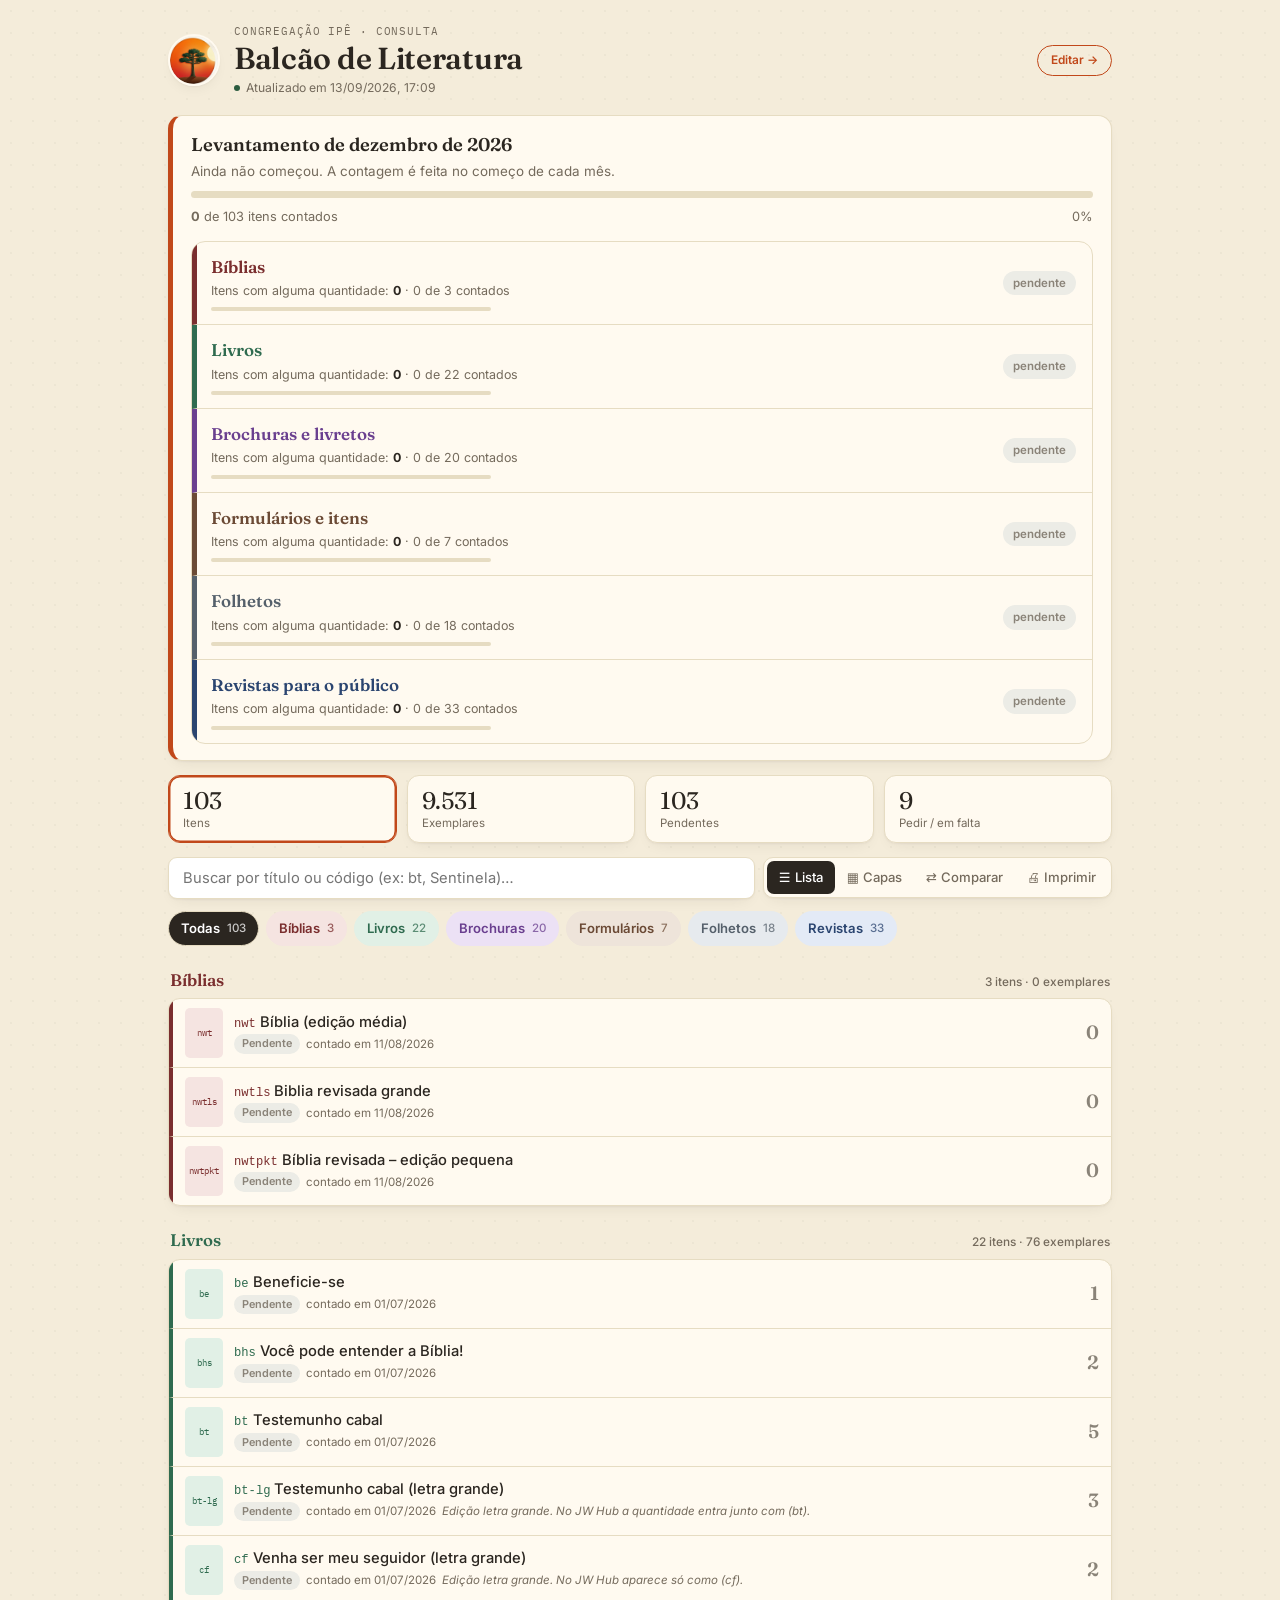
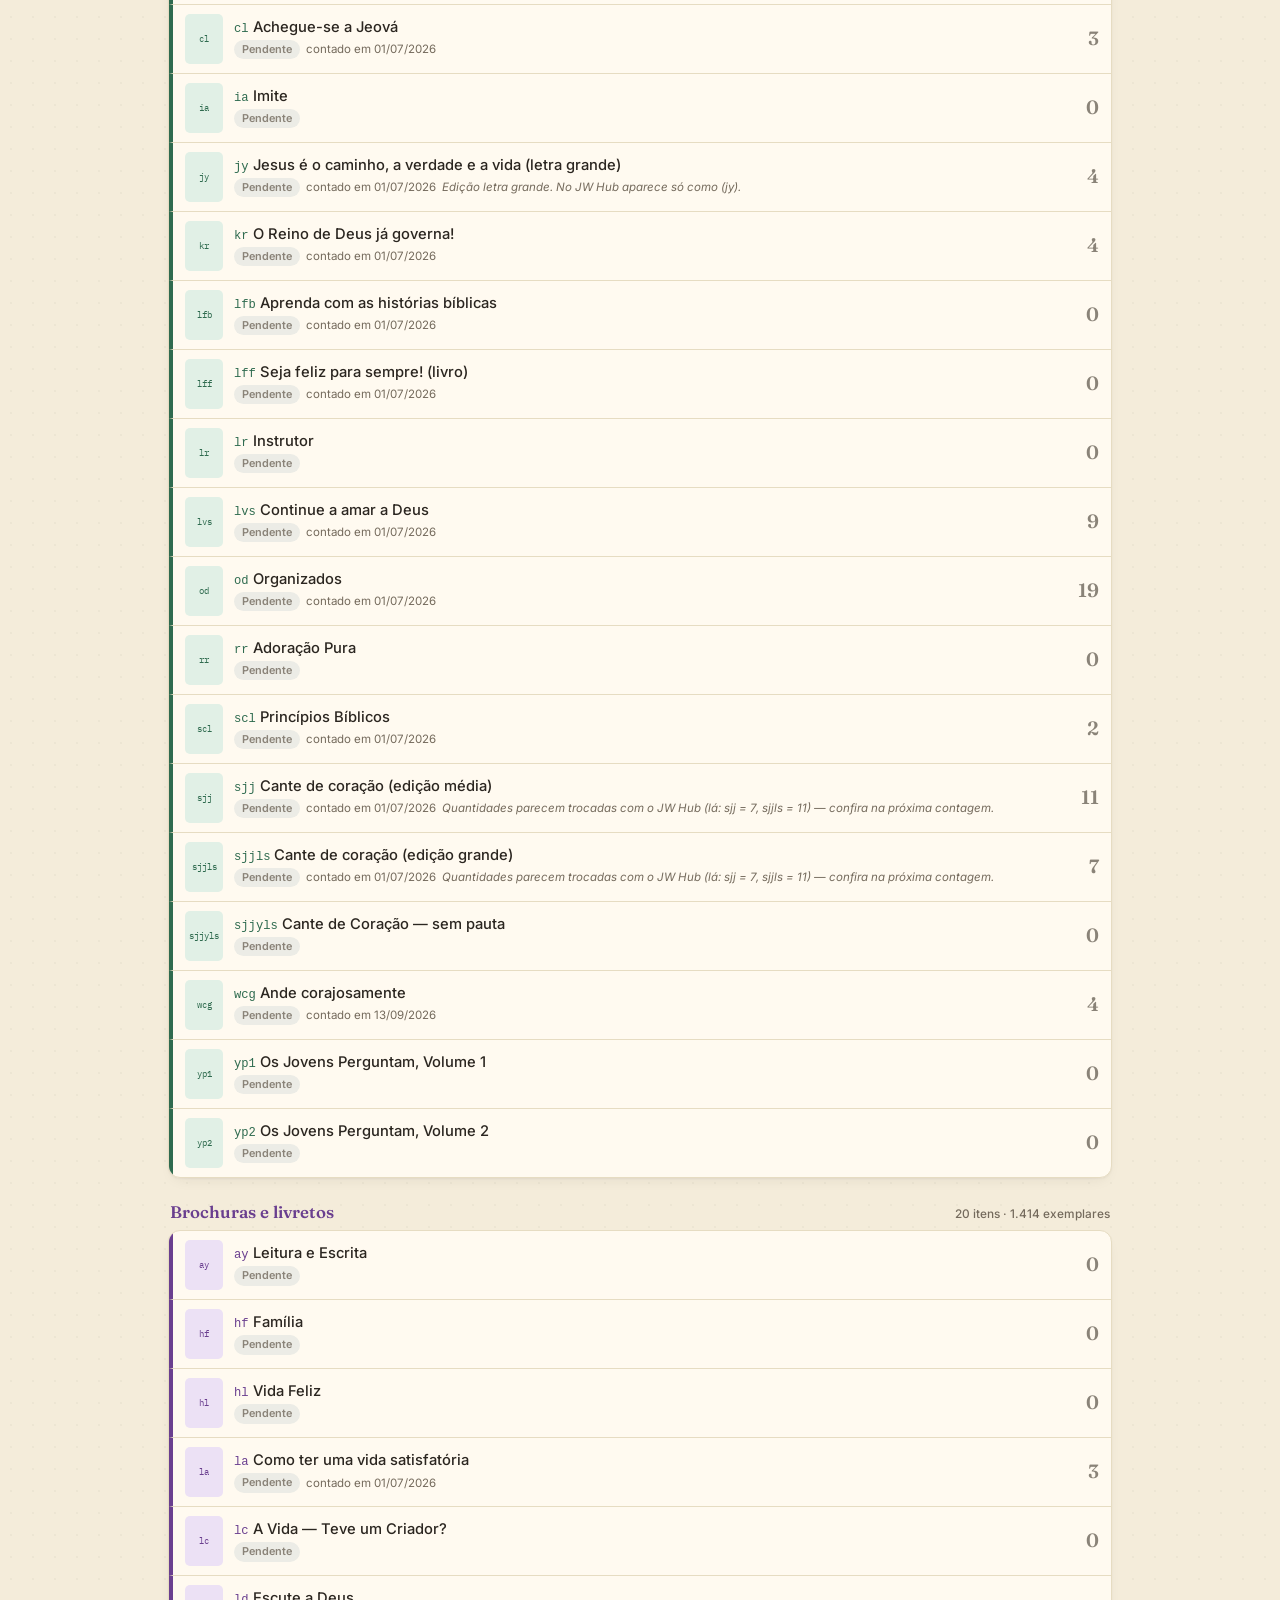
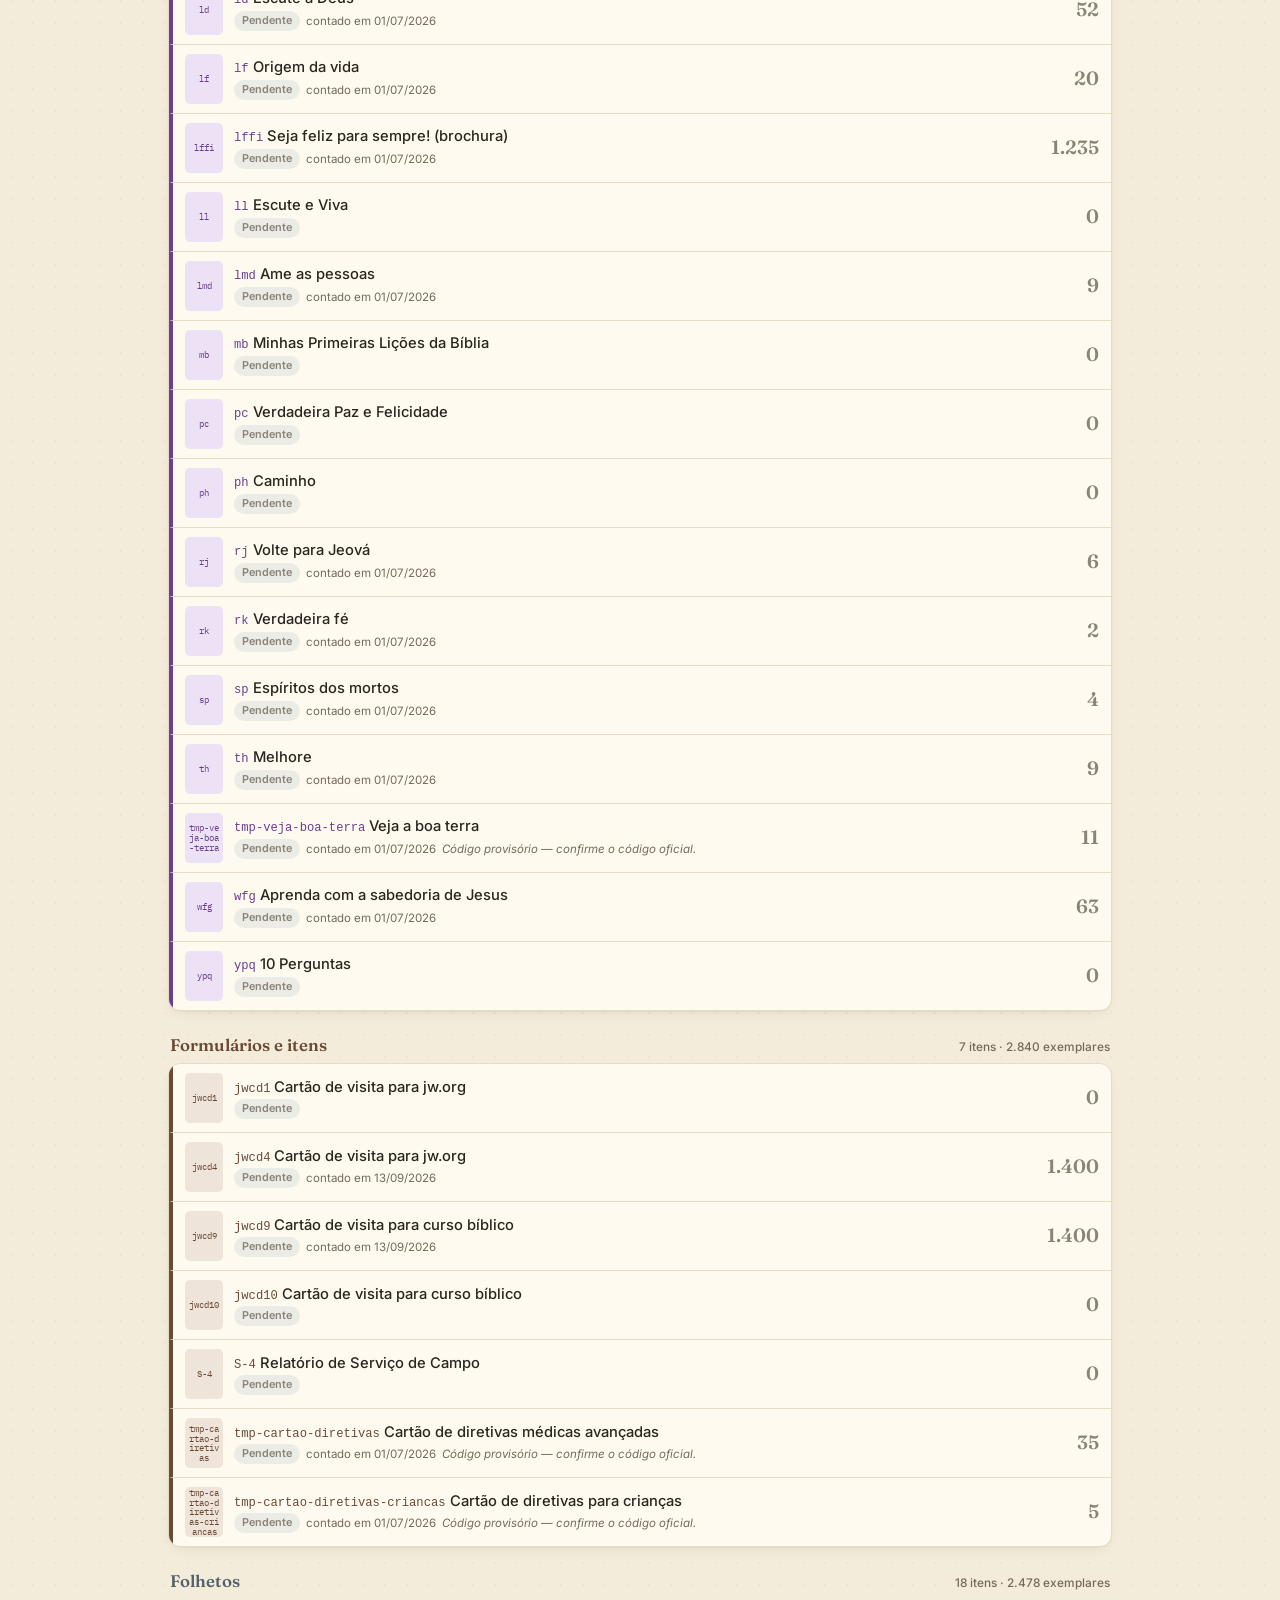
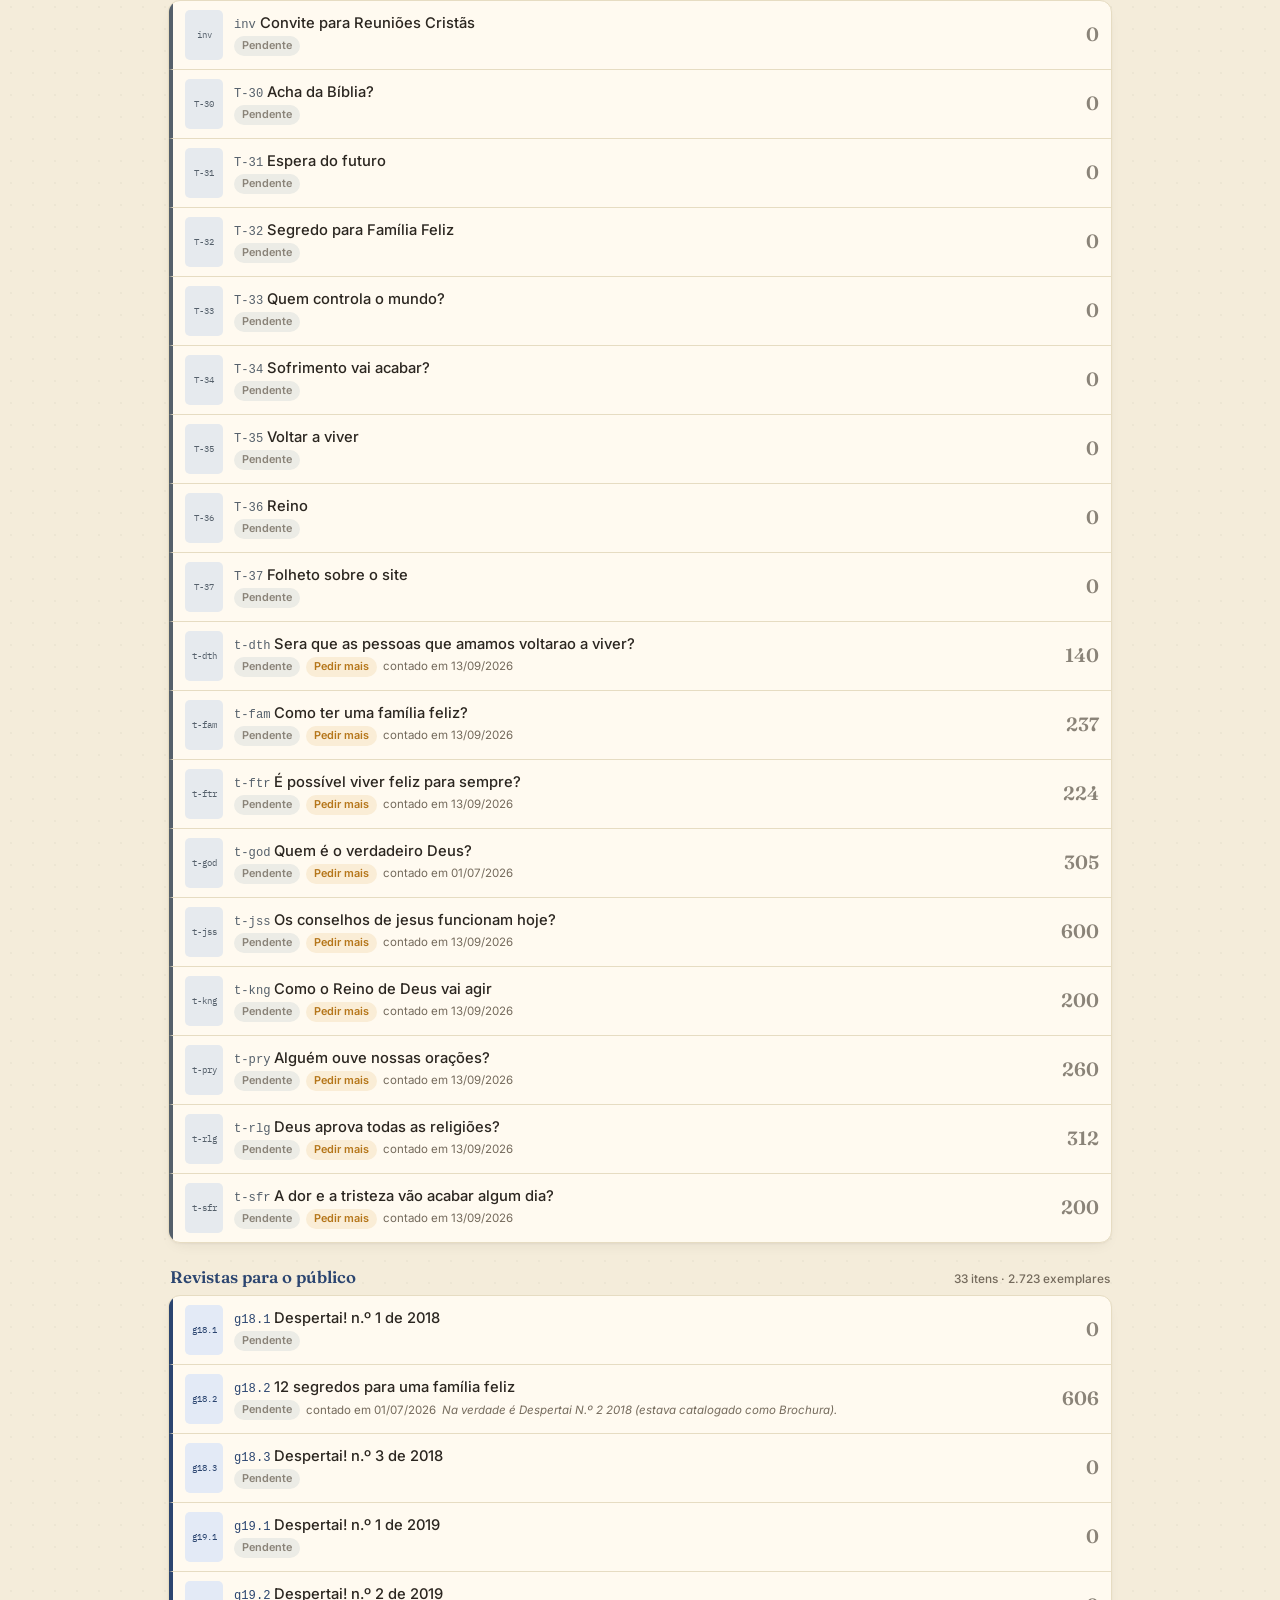
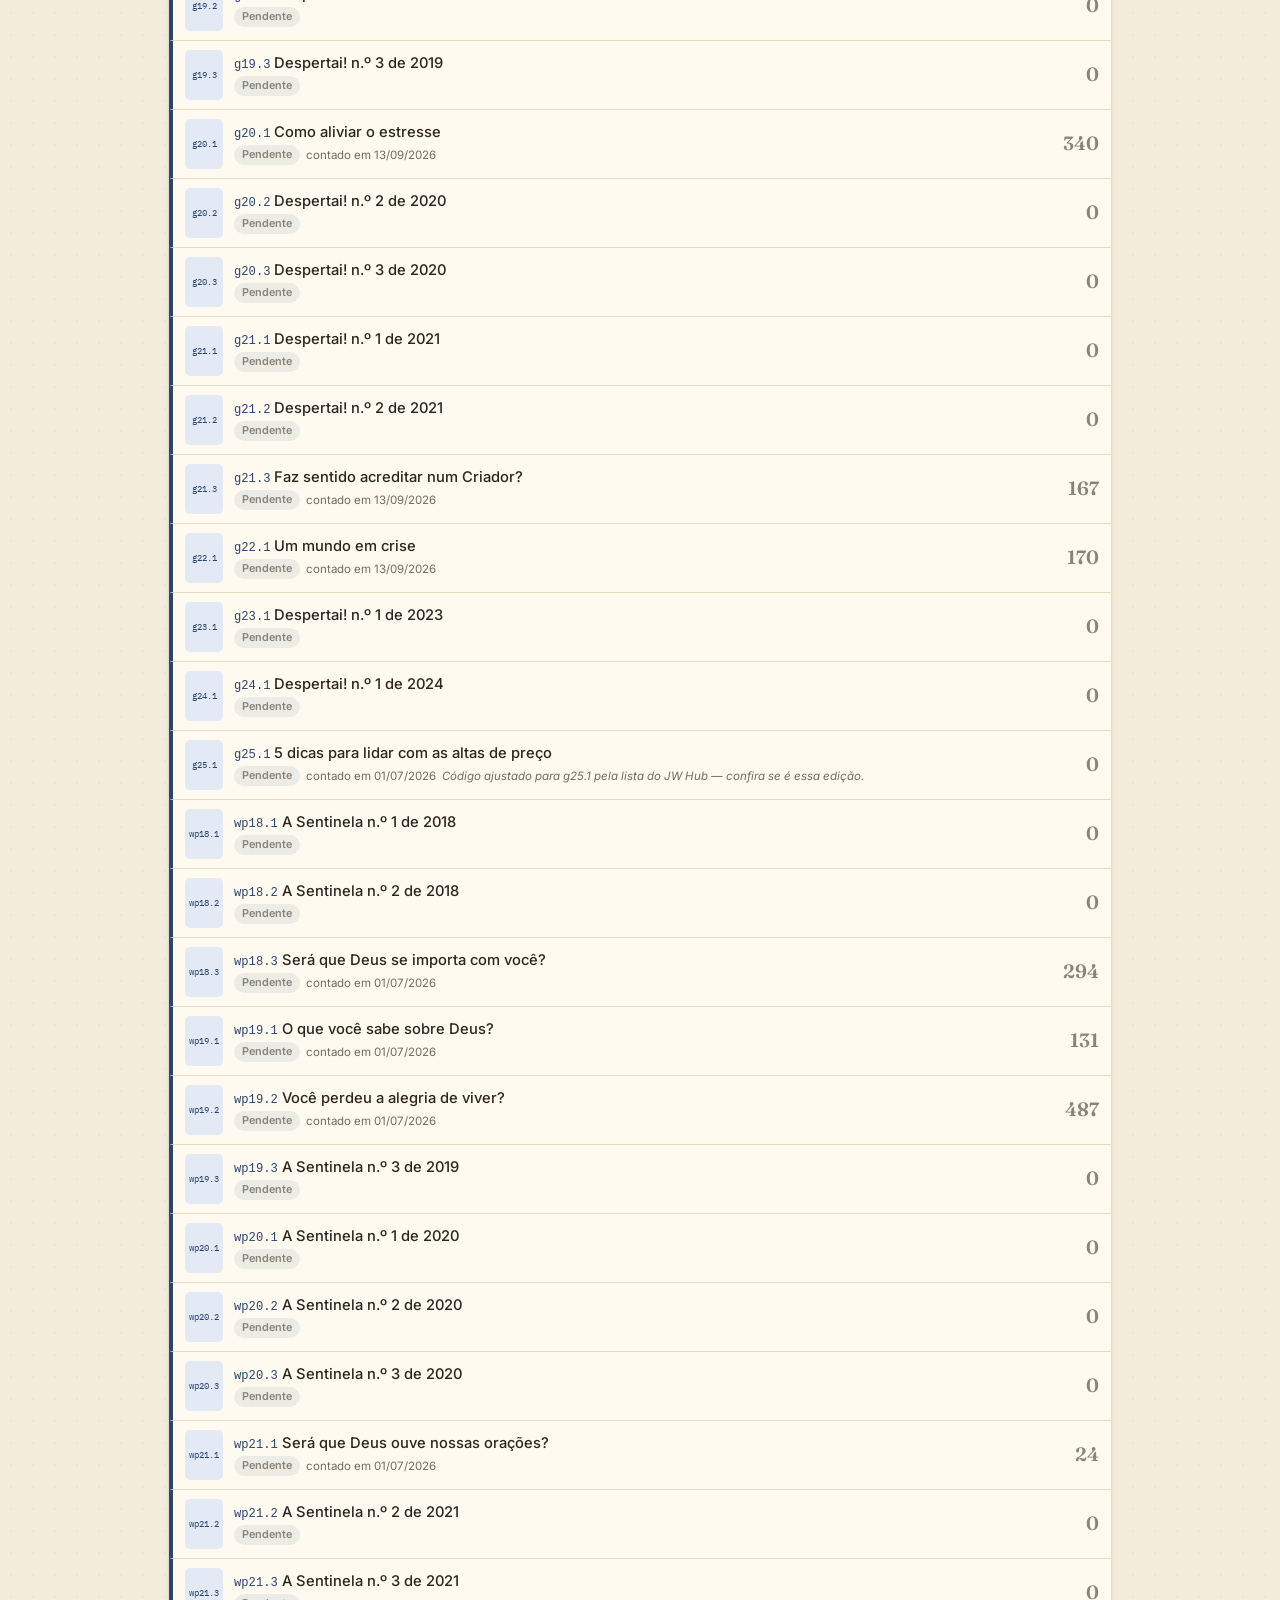
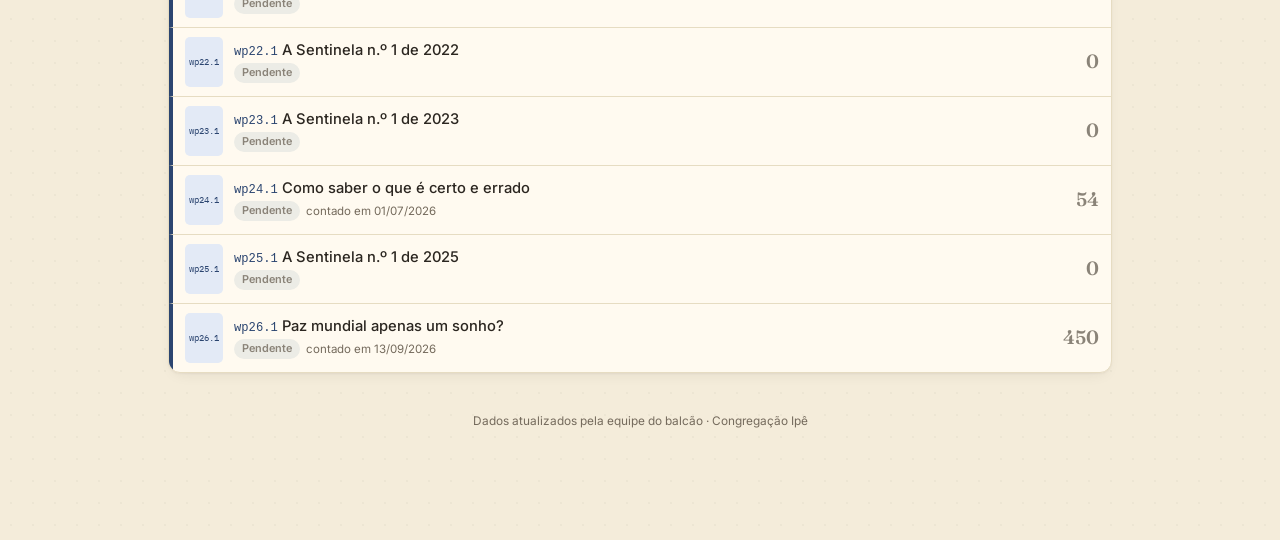
==== commit cd207349: "Grupos no estilo do relatório do JW Hub no editor e na tela pública Co-Authored-By: Claude Opus 5.5 " ====
--- a/index.html
+++ b/index.html
@@ -7,7 +7,7 @@
 <link rel="icon" type="image/png" href="logo.png">
 <link rel="preconnect" href="https://fonts.googleapis.com">
 <link href="https://fonts.googleapis.com/css2?family=Fraunces:opsz,wght@9..144,400;9..144,500;9..144,600&family=Inter:wght@400;500;600&family=IBM+Plex+Mono:wght@500&display=swap" rel="stylesheet">
-<link rel="stylesheet" href="style.css">
+<link rel="stylesheet" href="style.css?v=3">
 </head>
 <body>
 <div class="wrap">
@@ -49,7 +49,7 @@
   <img id="lightboxImg" src="" alt="">
 </div>
 
-<script src="shared.js"></script>
+<script src="shared.js?v=3"></script>
 <script>
 let data = normalizePayload({});
 let activeCat = null;      // null = todas
@@ -81,10 +81,6 @@
   const total = items.length;
   const closed = data.survey.month === month && data.survey.closedAt && done === total;
   const pct = total ? Math.round(done / total * 100) : 0;
-  const cats = itemsByCategory(items).map(({ cat, items: l }) => {
-    const c = l.filter(isCounted).length;
-    return `<div class="survey-cat ${c === l.length ? 'complete' : ''}" style="${catStyle(cat)}"><span>${CAT_SHORT[cat]}</span><span>${c}/${l.length}</span></div>`;
-  }).join('');
   $('surveyCard').innerHTML = `<section class="survey-card ${closed ? 'done' : ''}">
     <div class="survey-top">
       <div>
@@ -96,8 +92,12 @@
     </div>
     <div class="progress-outer"><div class="progress-inner" style="width:${pct}%"></div></div>
     <div class="survey-meta"><span><b>${done}</b> de ${total} itens contados</span><span>${pct}%</span></div>
-    <div class="survey-cats">${cats}</div>
+    ${groupListHTML(items, { clickable: true })}
   </section>`;
+  $('surveyCard').querySelectorAll('.grow[data-cat]').forEach(b => b.addEventListener('click', () => {
+    activeCat = b.dataset.cat; filter = null; render();
+    $('chips').scrollIntoView({ behavior: 'smooth', block: 'start' });
+  }));
 }
 
 function renderDash(){
--- a/style.css
+++ b/style.css
@@ -422,3 +422,35 @@
   .wiz-head h2{font-size:1.25rem;}
   .inv-table th,.inv-table td{padding:7px 8px;font-size:.8rem;}
 }
+
+/* ---------- Grupos no estilo JW Hub ---------- */
+.groups{
+  background:var(--paper);border:1px solid var(--line);border-radius:14px;overflow:hidden;
+  box-shadow:var(--shadow);margin-top:14px;
+}
+.grow{
+  display:flex;align-items:center;gap:14px;width:100%;padding:13px 16px 13px 14px;
+  border:none;border-bottom:1px solid var(--line);border-left:5px solid var(--cat-color, var(--ink));
+  background:none;font:inherit;color:inherit;text-align:left;
+}
+.grow:last-child{border-bottom:none;}
+button.grow{cursor:pointer;transition:background .15s;}
+button.grow:hover{background:var(--cat-bg, var(--bg));}
+.grow.ok{background:linear-gradient(90deg, var(--cat-bg) 0%, transparent 70%);}
+.gmain{flex:1;min-width:0;display:flex;flex-direction:column;gap:3px;}
+.gname{font-family:'Fraunces',serif;font-weight:600;font-size:1.06rem;color:var(--cat-color, var(--ink));}
+.gsub{font-size:.78rem;color:var(--ink-soft);}
+.gsub b{color:var(--ink);}
+.gbar{display:block;height:4px;border-radius:3px;background:var(--line);overflow:hidden;margin-top:4px;max-width:280px;}
+.gbar span{display:block;height:100%;background:var(--cat-color);border-radius:3px;transition:width .3s;}
+.gcheck{
+  width:30px;height:30px;border-radius:50%;background:#3f9b58;color:#fff;flex-shrink:0;
+  display:flex;align-items:center;justify-content:center;box-shadow:0 2px 6px -2px rgba(63,155,88,.6);
+}
+.gleft{font-size:.72rem;font-weight:600;padding:4px 10px;border-radius:20px;white-space:nowrap;flex-shrink:0;}
+.gleft.part{background:var(--baixo-bg);color:var(--baixo);}
+.gleft.none{background:var(--pendente-bg);color:var(--pendente);}
+.grow.review{--cat-color:var(--ink);}
+.grow.review .gname{font-family:'Inter',sans-serif;font-size:.98rem;}
+.grow .garrow{color:var(--ink-soft);font-size:1.1rem;flex-shrink:0;}
+.survey-card .groups{box-shadow:none;}
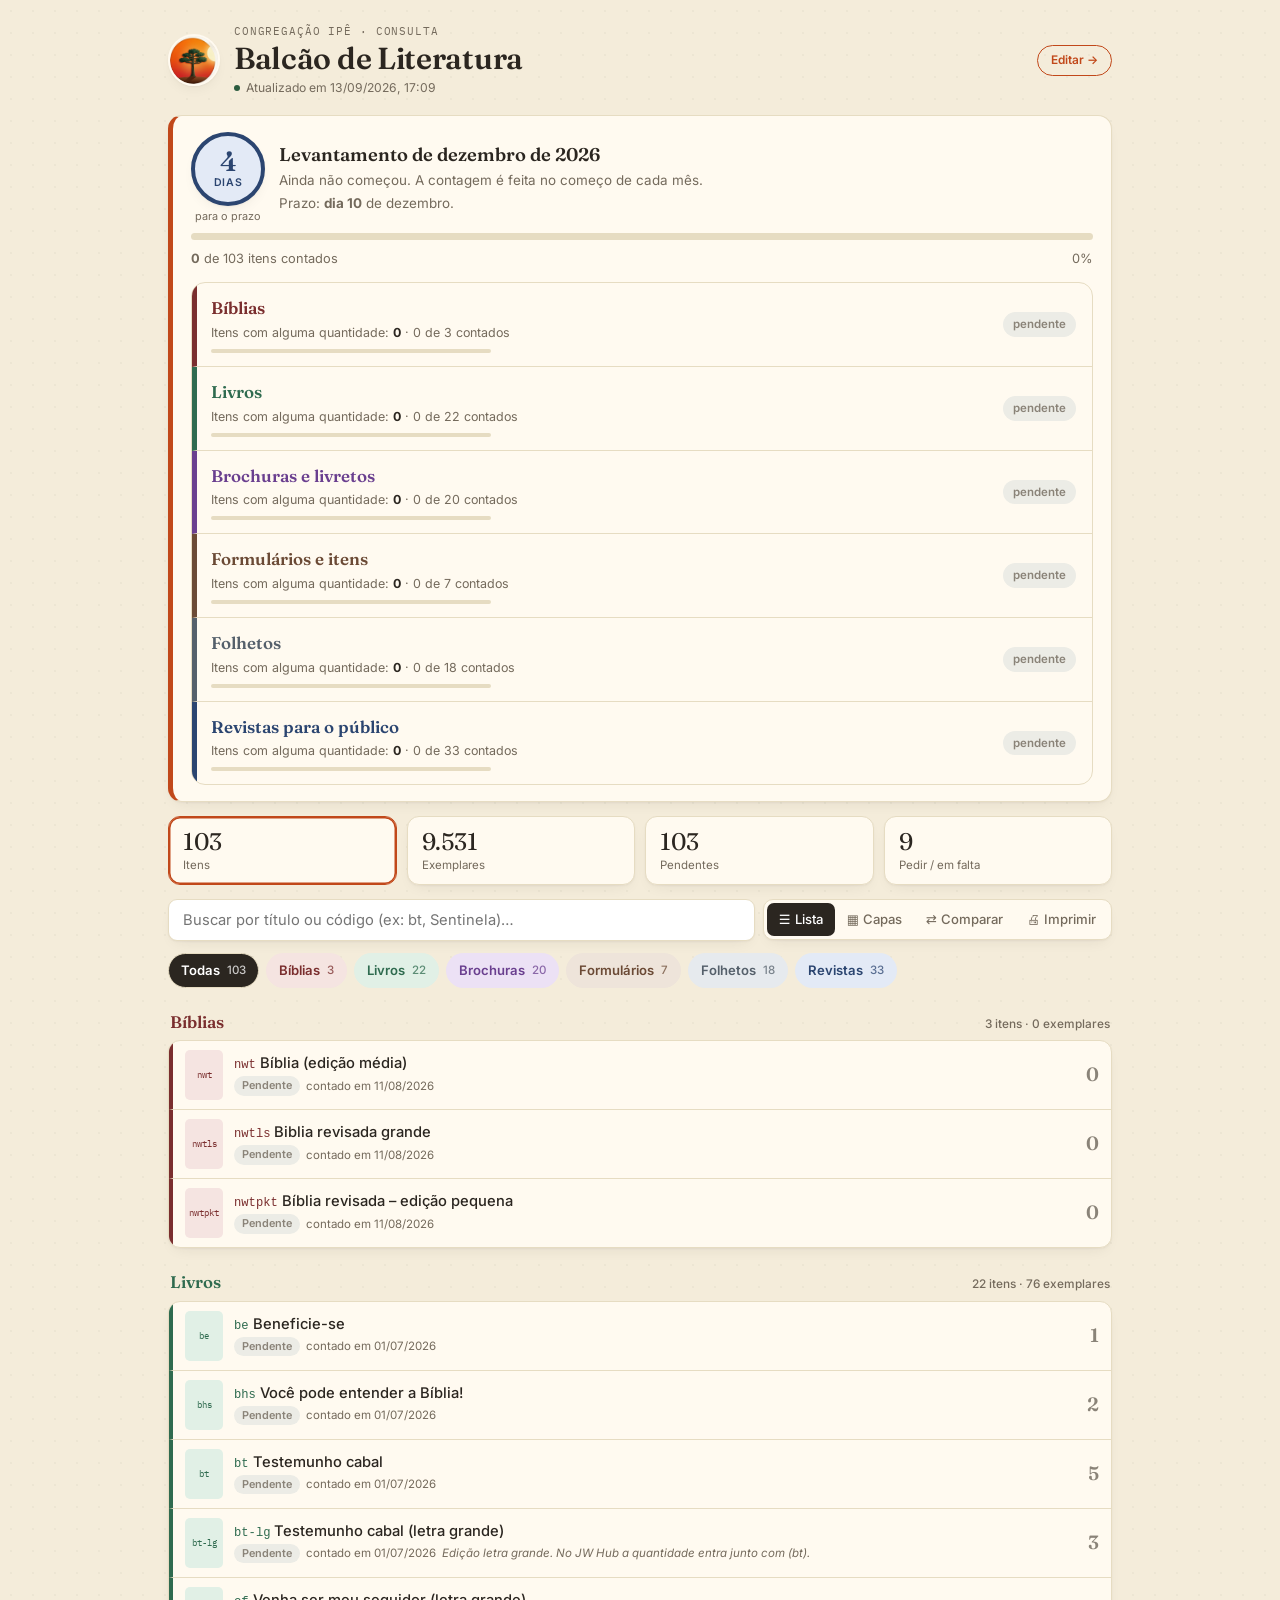
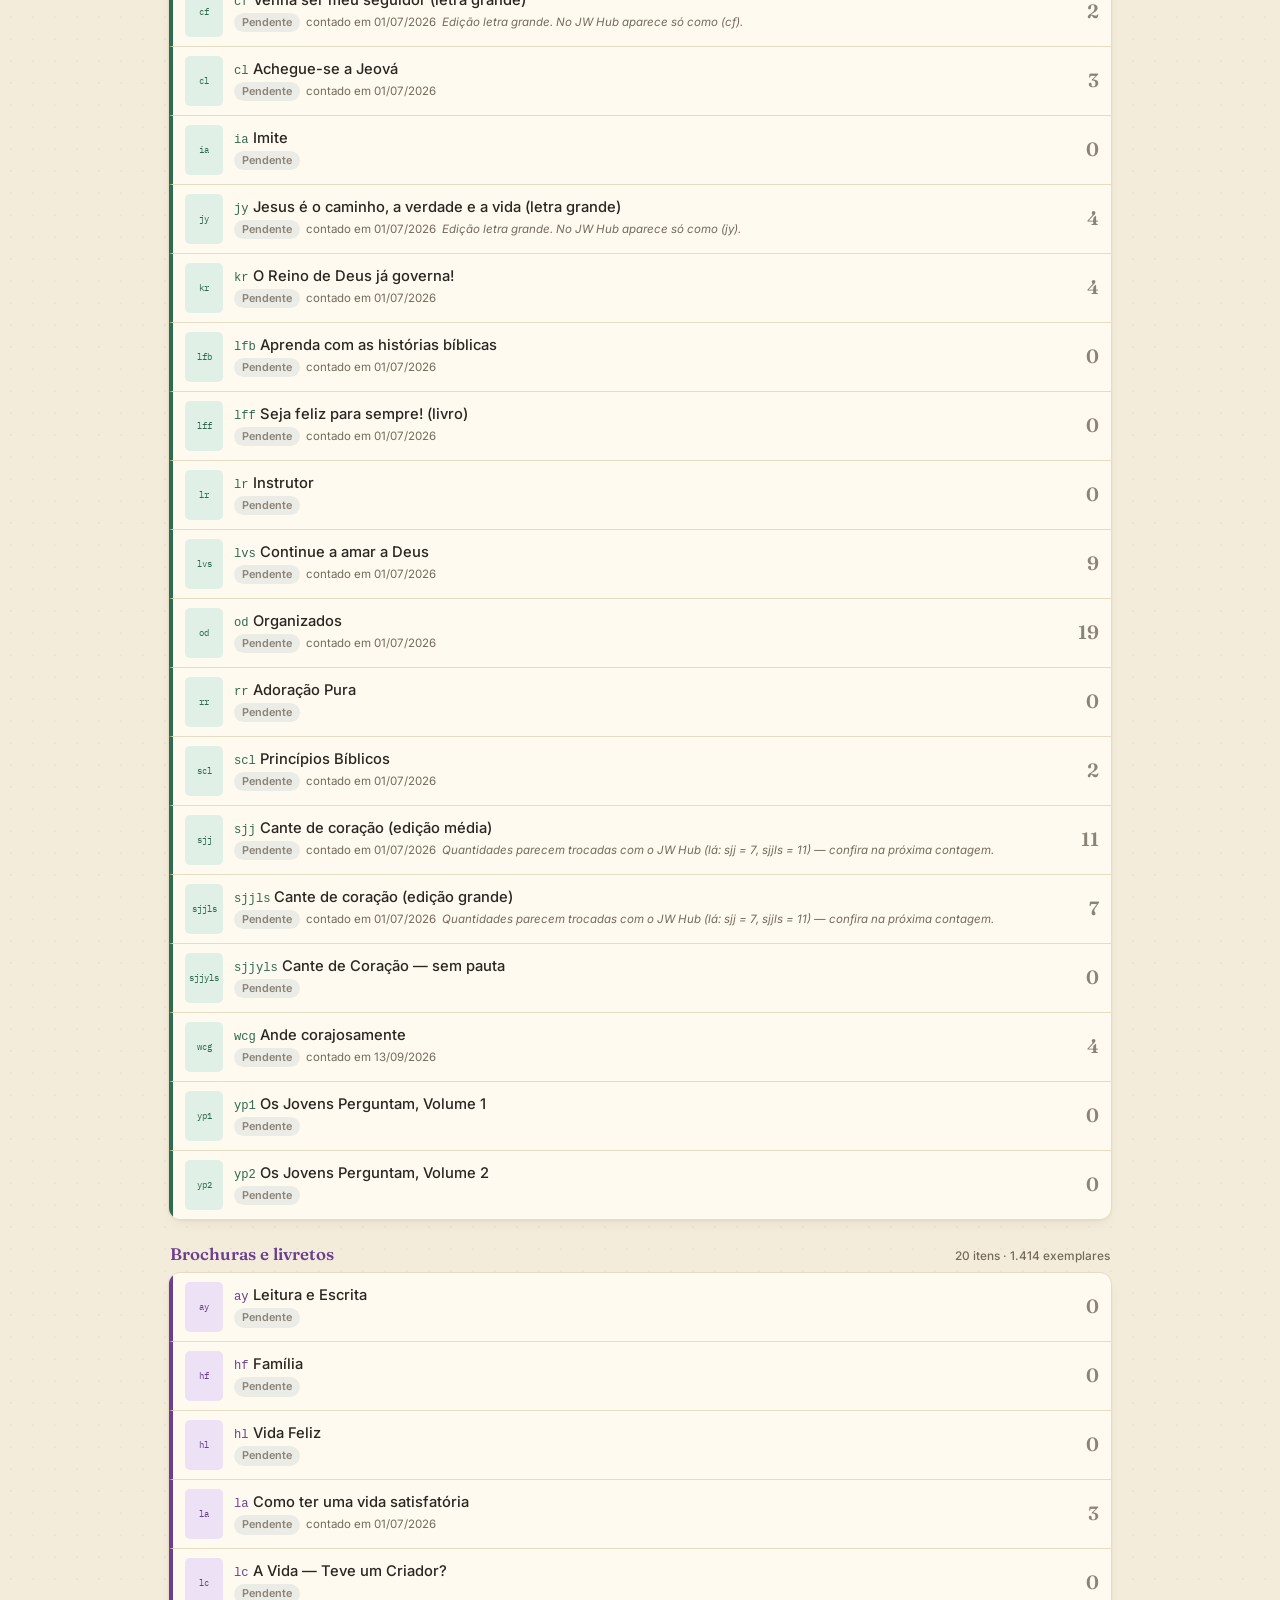
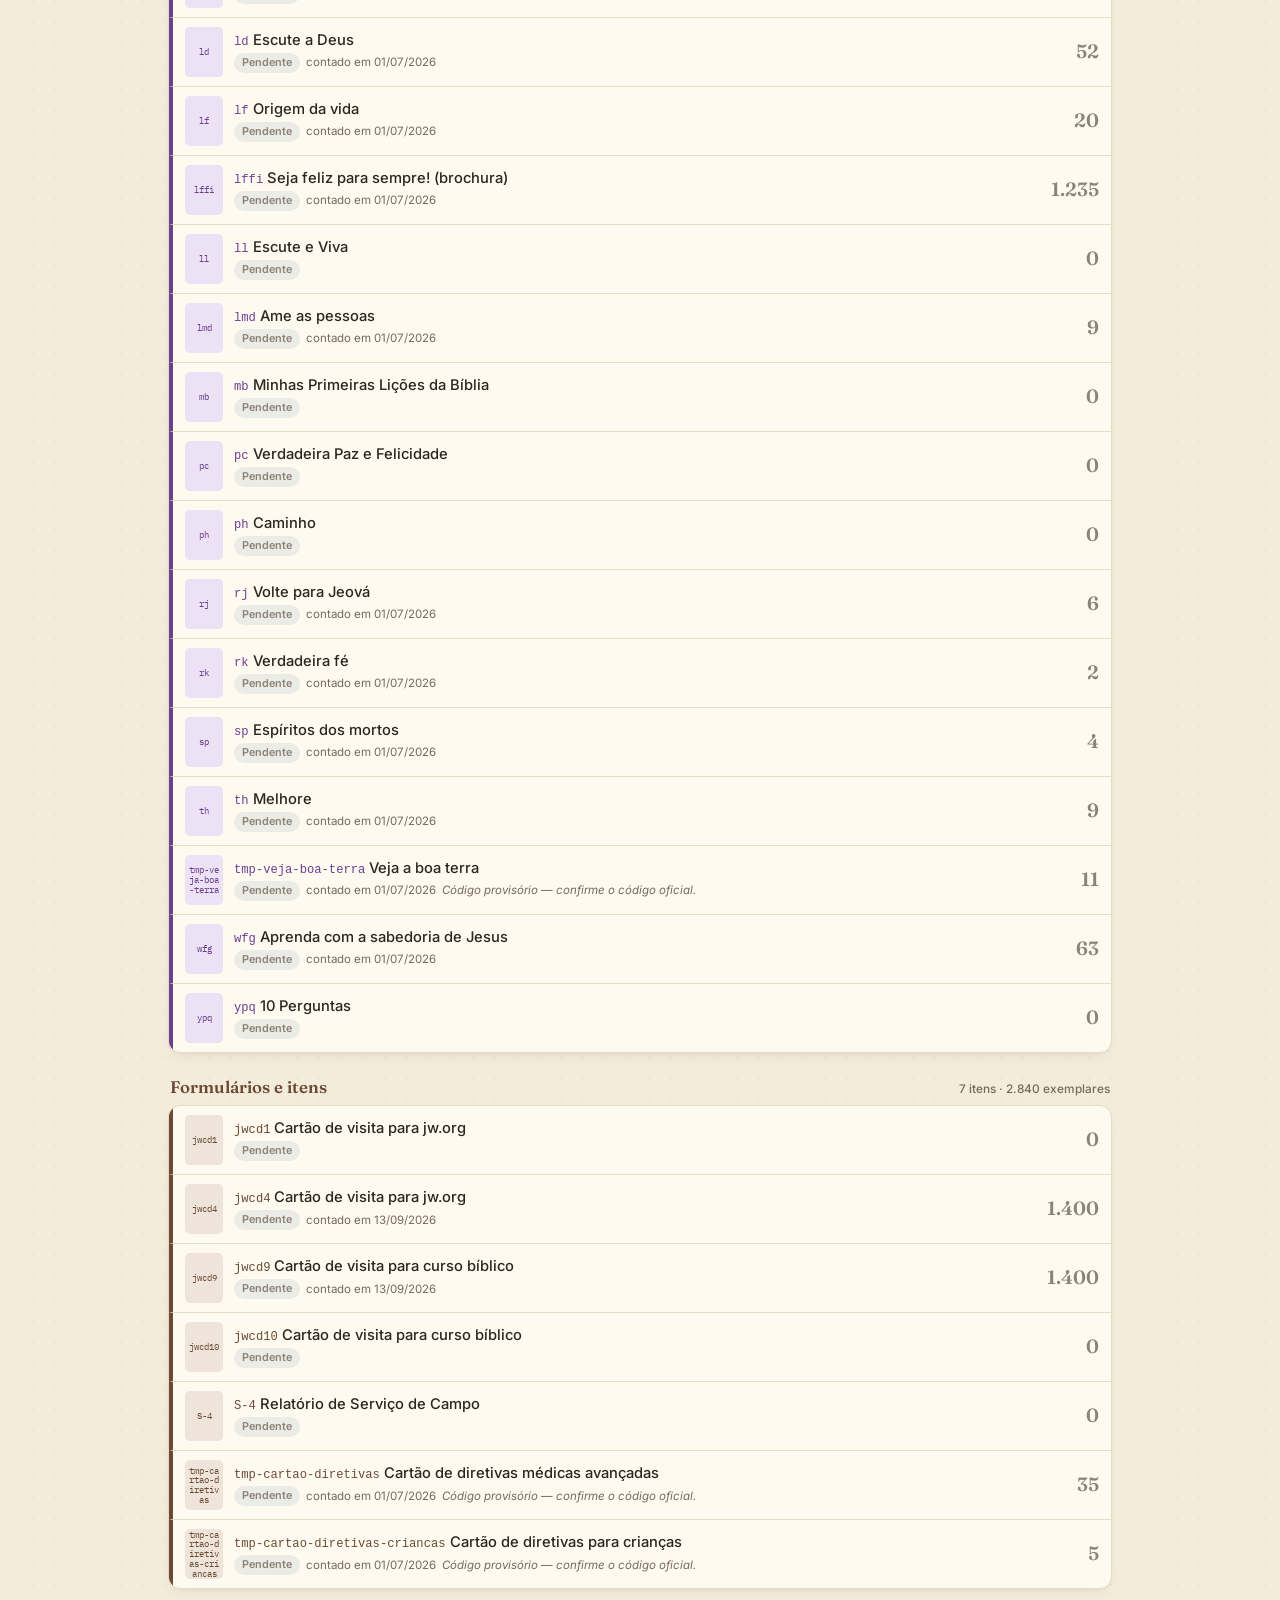
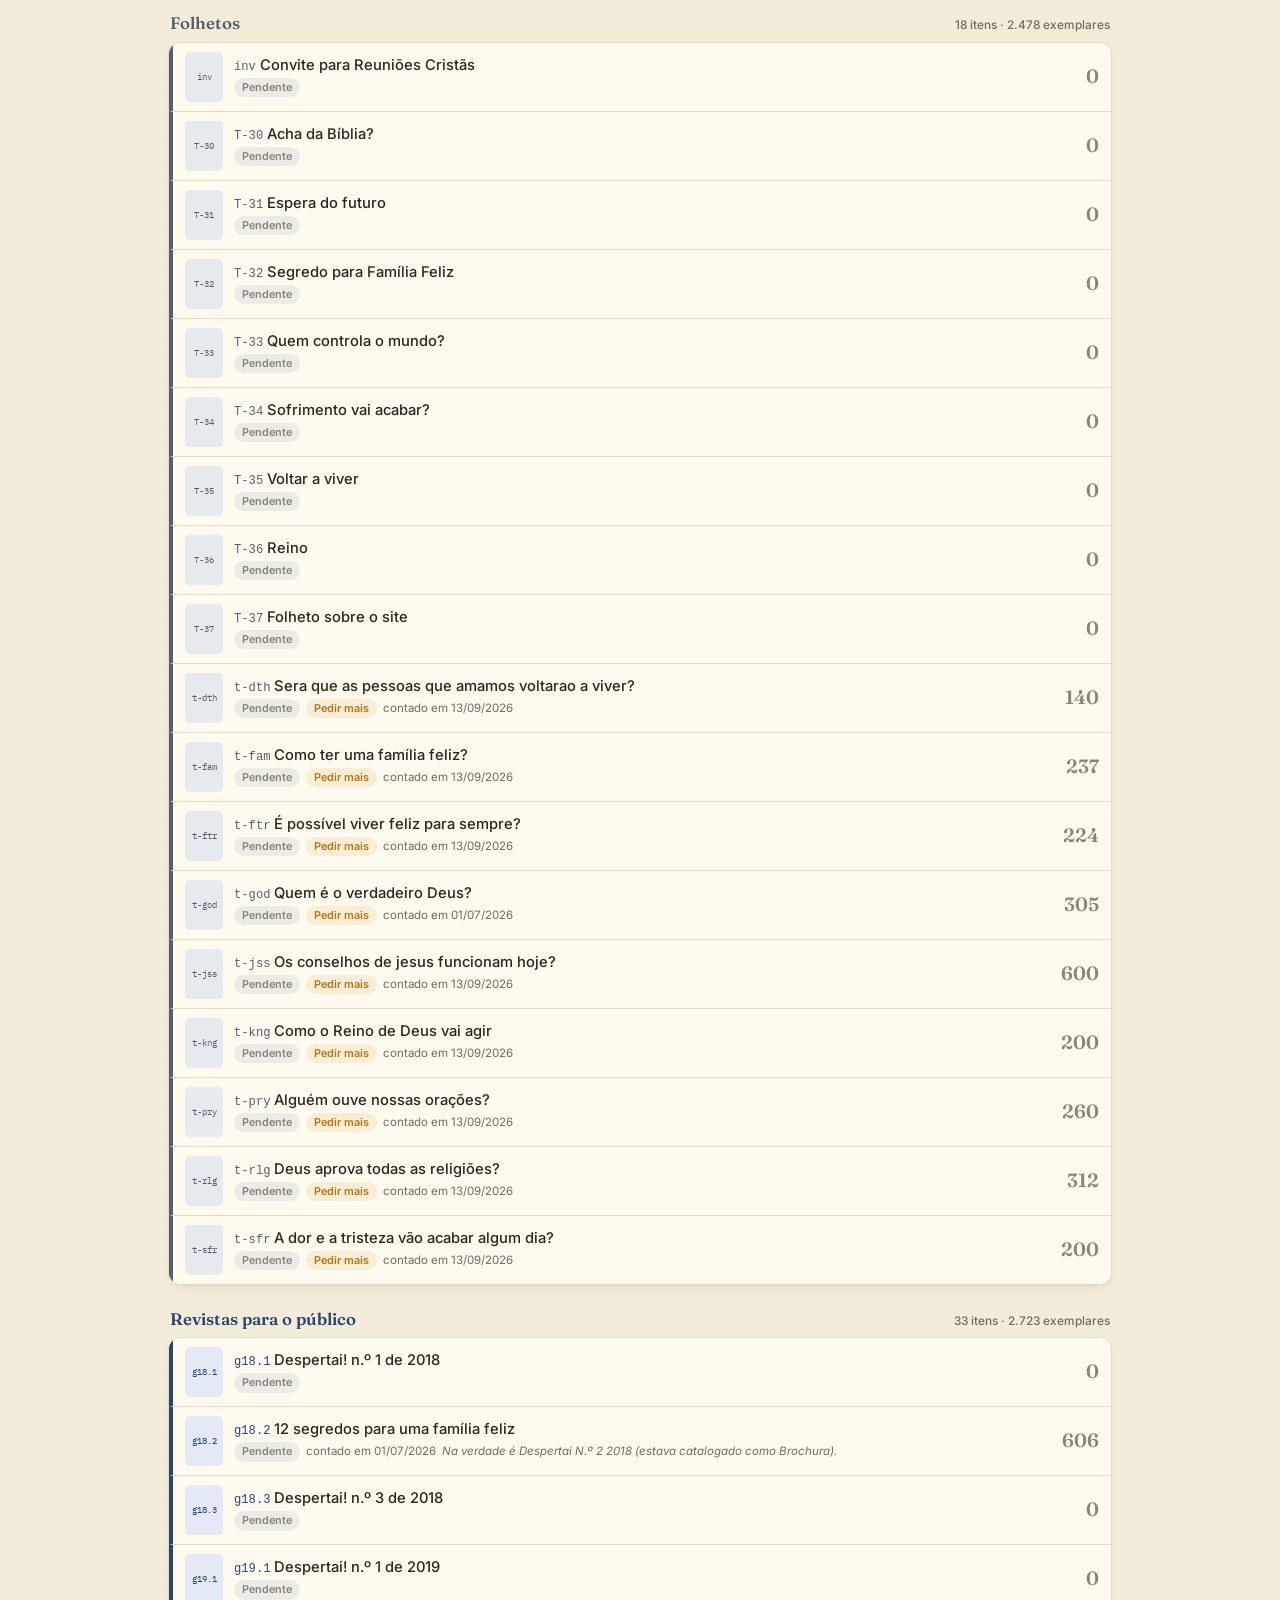
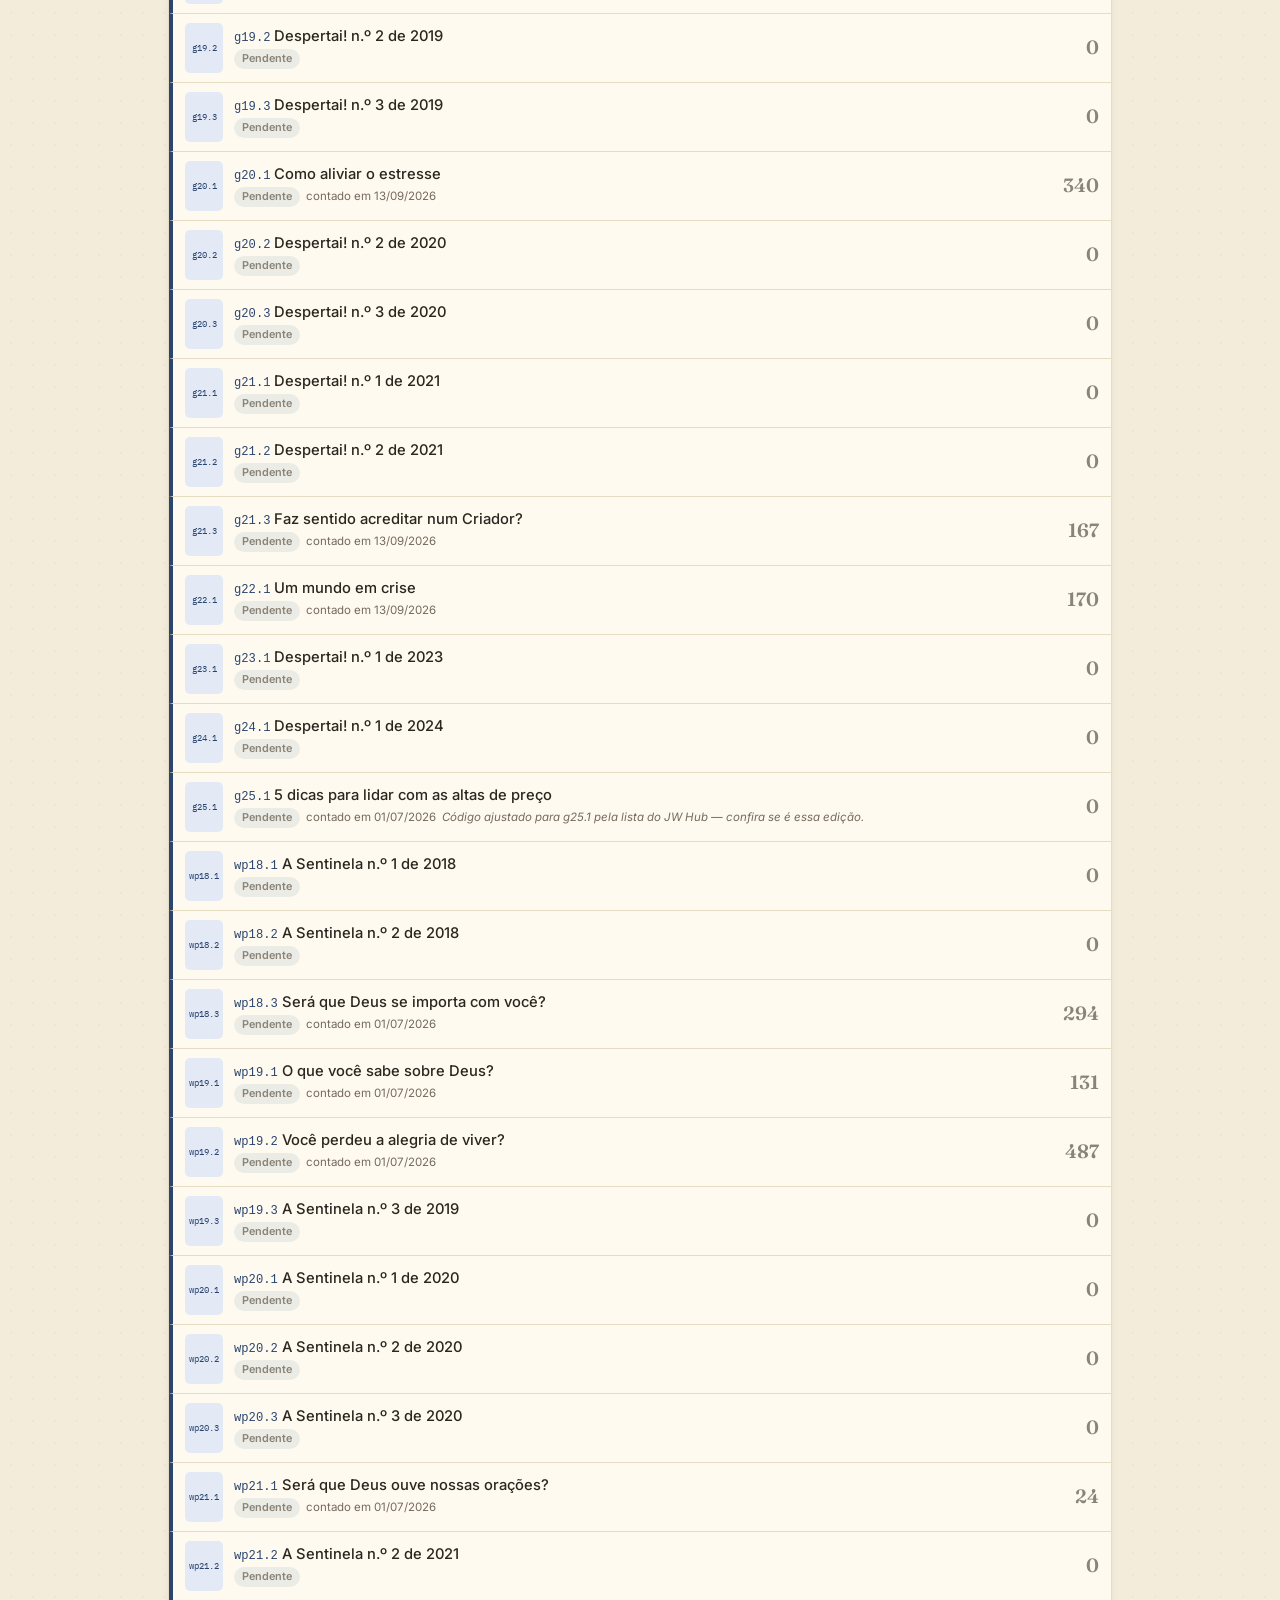
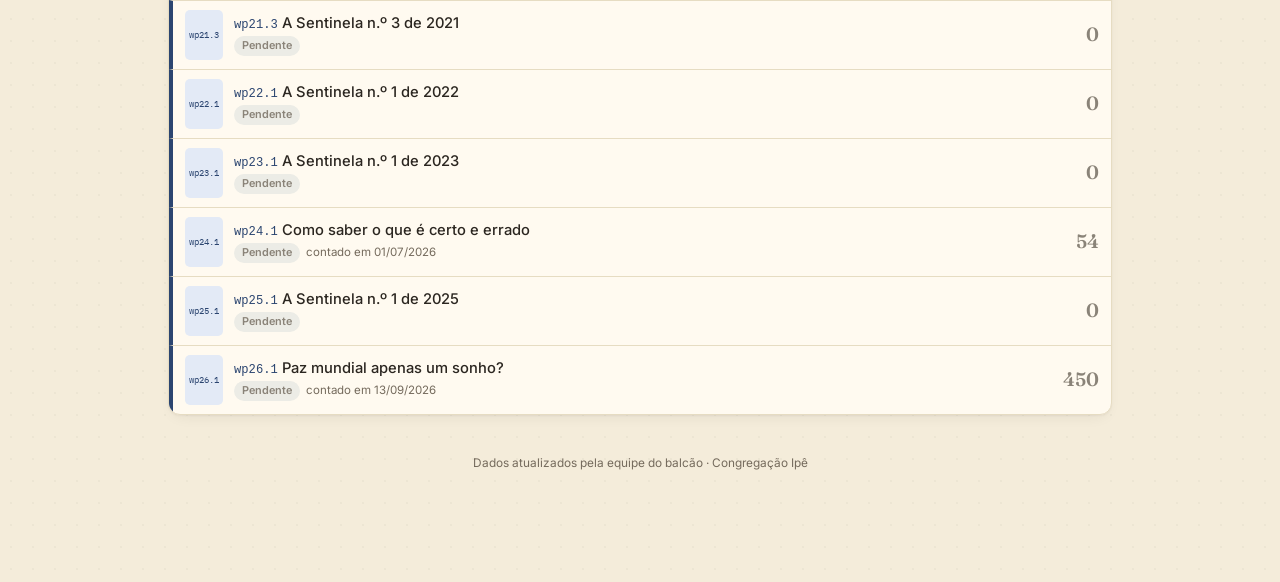
==== commit 87489a1c: "Contador de dias até o prazo/próxima contagem e mensagem clara de senha sem permissão Co-Authored-By" ====
--- a/index.html
+++ b/index.html
@@ -7,7 +7,7 @@
 <link rel="icon" type="image/png" href="logo.png">
 <link rel="preconnect" href="https://fonts.googleapis.com">
 <link href="https://fonts.googleapis.com/css2?family=Fraunces:opsz,wght@9..144,400;9..144,500;9..144,600&family=Inter:wght@400;500;600&family=IBM+Plex+Mono:wght@500&display=swap" rel="stylesheet">
-<link rel="stylesheet" href="style.css?v=3">
+<link rel="stylesheet" href="style.css?v=4">
 </head>
 <body>
 <div class="wrap">
@@ -49,7 +49,7 @@
   <img id="lightboxImg" src="" alt="">
 </div>
 
-<script src="shared.js?v=3"></script>
+<script src="shared.js?v=4"></script>
 <script>
 let data = normalizePayload({});
 let activeCat = null;      // null = todas
@@ -83,11 +83,15 @@
   const pct = total ? Math.round(done / total * 100) : 0;
   $('surveyCard').innerHTML = `<section class="survey-card ${closed ? 'done' : ''}">
     <div class="survey-top">
-      <div>
-        <h2>Levantamento de ${monthLabel(month)}</h2>
-        <p>${closed
-          ? `Concluído em ${formatDateTime(data.survey.closedAt)}${data.survey.closedBy ? ' por ' + esc(data.survey.closedBy) : ''}.`
-          : done === 0 ? 'Ainda não começou. A contagem é feita no começo de cada mês.' : 'Contagem em andamento.'}</p>
+      <div class="survey-head">
+        ${countdownHTML(closed)}
+        <div>
+          <h2>Levantamento de ${monthLabel(month)}</h2>
+          <p>${closed
+            ? `✓ Concluído em ${formatDateTime(data.survey.closedAt)}${data.survey.closedBy ? ' por ' + esc(data.survey.closedBy) : ''}.`
+            : done === 0 ? 'Ainda não começou. A contagem é feita no começo de cada mês.' : 'Contagem em andamento.'}</p>
+          <p class="cd-text">${countdownInfo(closed).text}</p>
+        </div>
       </div>
     </div>
     <div class="progress-outer"><div class="progress-inner" style="width:${pct}%"></div></div>
--- a/style.css
+++ b/style.css
@@ -454,3 +454,26 @@
 .grow.review .gname{font-family:'Inter',sans-serif;font-size:.98rem;}
 .grow .garrow{color:var(--ink-soft);font-size:1.1rem;flex-shrink:0;}
 .survey-card .groups{box-shadow:none;}
+
+/* ---------- Contador de dias ---------- */
+.countdown{display:flex;flex-direction:column;align-items:center;gap:4px;flex-shrink:0;}
+.cd-ring{
+  width:74px;height:74px;border-radius:50%;display:flex;flex-direction:column;align-items:center;justify-content:center;
+  border:4px solid var(--cd, var(--accent));background:var(--cd-bg, var(--paper));color:var(--cd, var(--accent));
+  box-shadow:var(--shadow);
+}
+.cd-n{font-family:'Fraunces',serif;font-weight:600;font-size:1.7rem;line-height:1;}
+.cd-u{font-size:.66rem;font-weight:600;text-transform:uppercase;letter-spacing:.06em;}
+.cd-cap{font-size:.68rem;color:var(--ink-soft);text-align:center;max-width:96px;line-height:1.2;}
+.countdown.ok{--cd:var(--contado);--cd-bg:var(--contado-bg);}
+.countdown.info{--cd:var(--revistas);--cd-bg:var(--revistas-bg);}
+.countdown.warn{--cd:var(--baixo);--cd-bg:var(--baixo-bg);}
+.countdown.late{--cd:var(--falta);--cd-bg:var(--falta-bg);}
+.survey-top{align-items:center;}
+.survey-head{display:flex;gap:14px;align-items:center;flex:1;min-width:0;}
+.survey-head > div:last-child{flex:1;min-width:0;}
+.cd-text{font-size:.8rem;color:var(--ink-soft);margin-top:4px;}
+@media (max-width:640px){
+  .cd-ring{width:62px;height:62px;border-width:3px;}
+  .cd-n{font-size:1.4rem;}
+}
